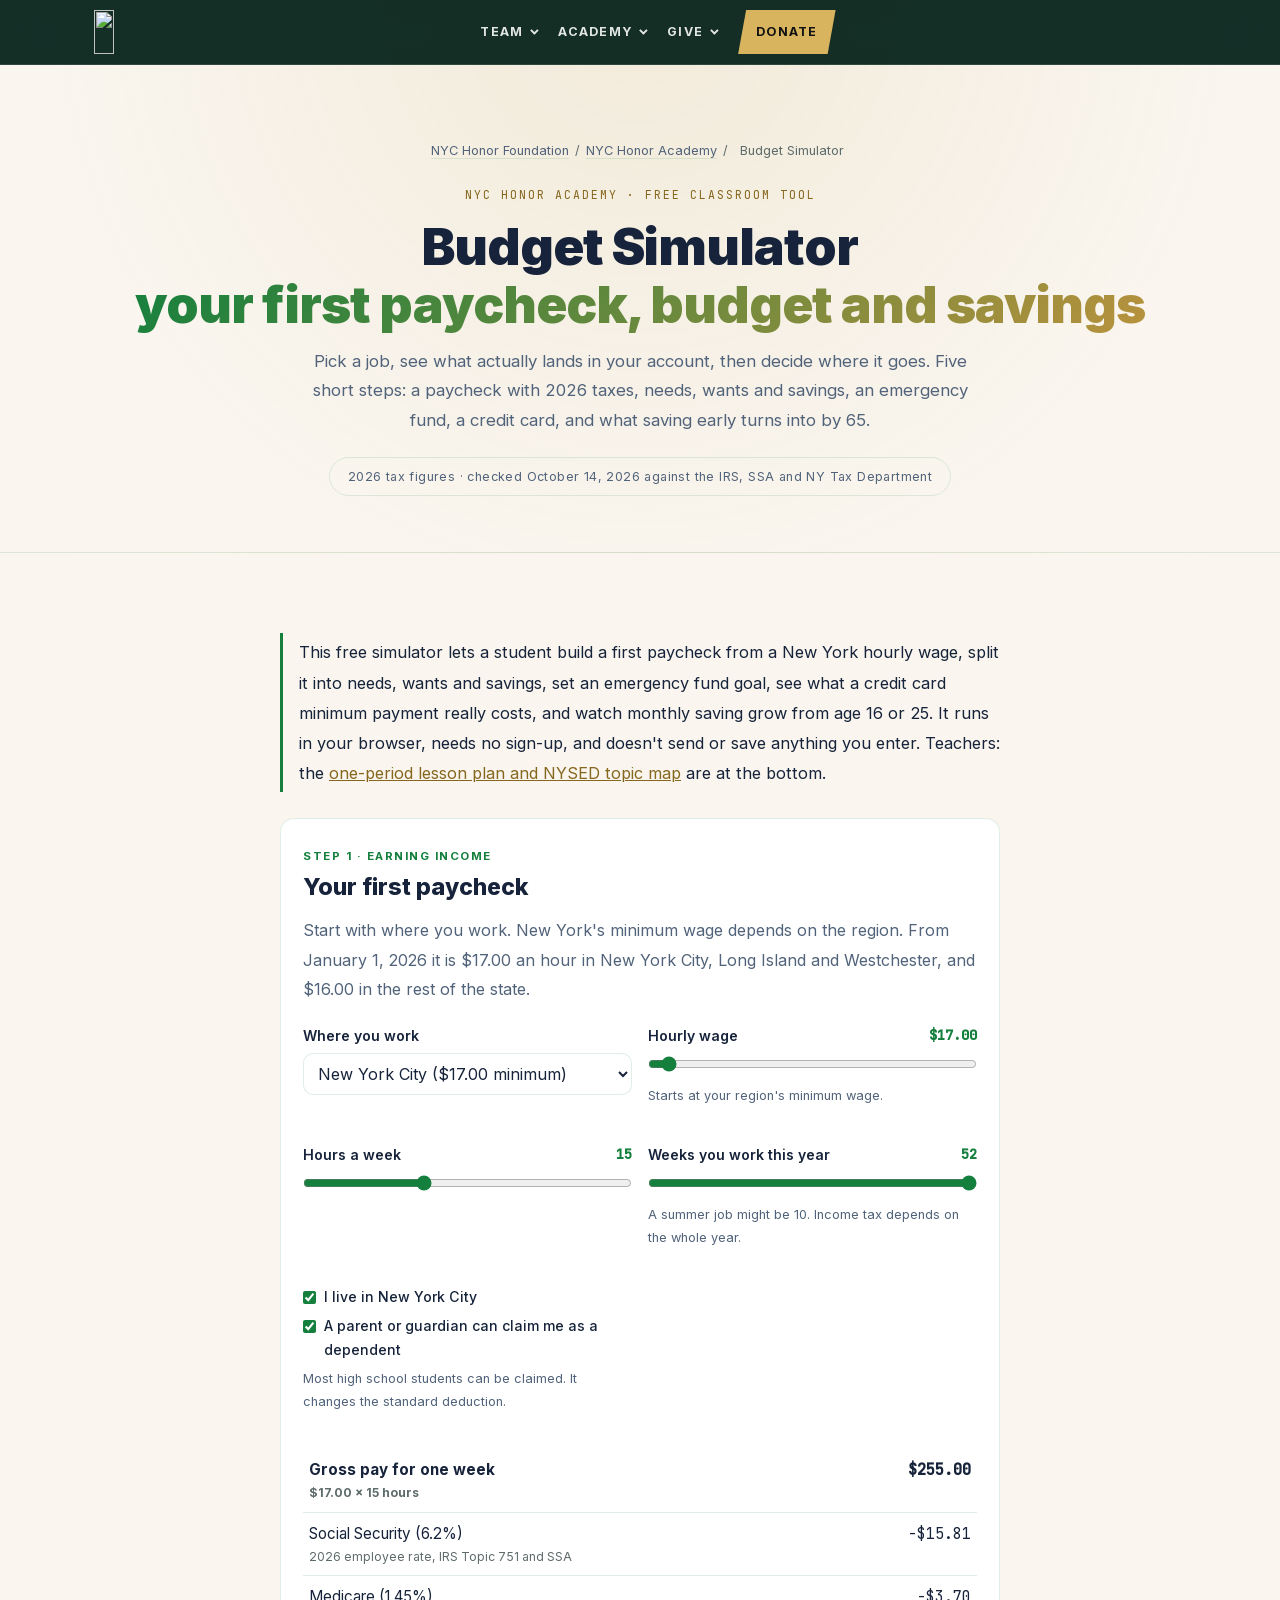
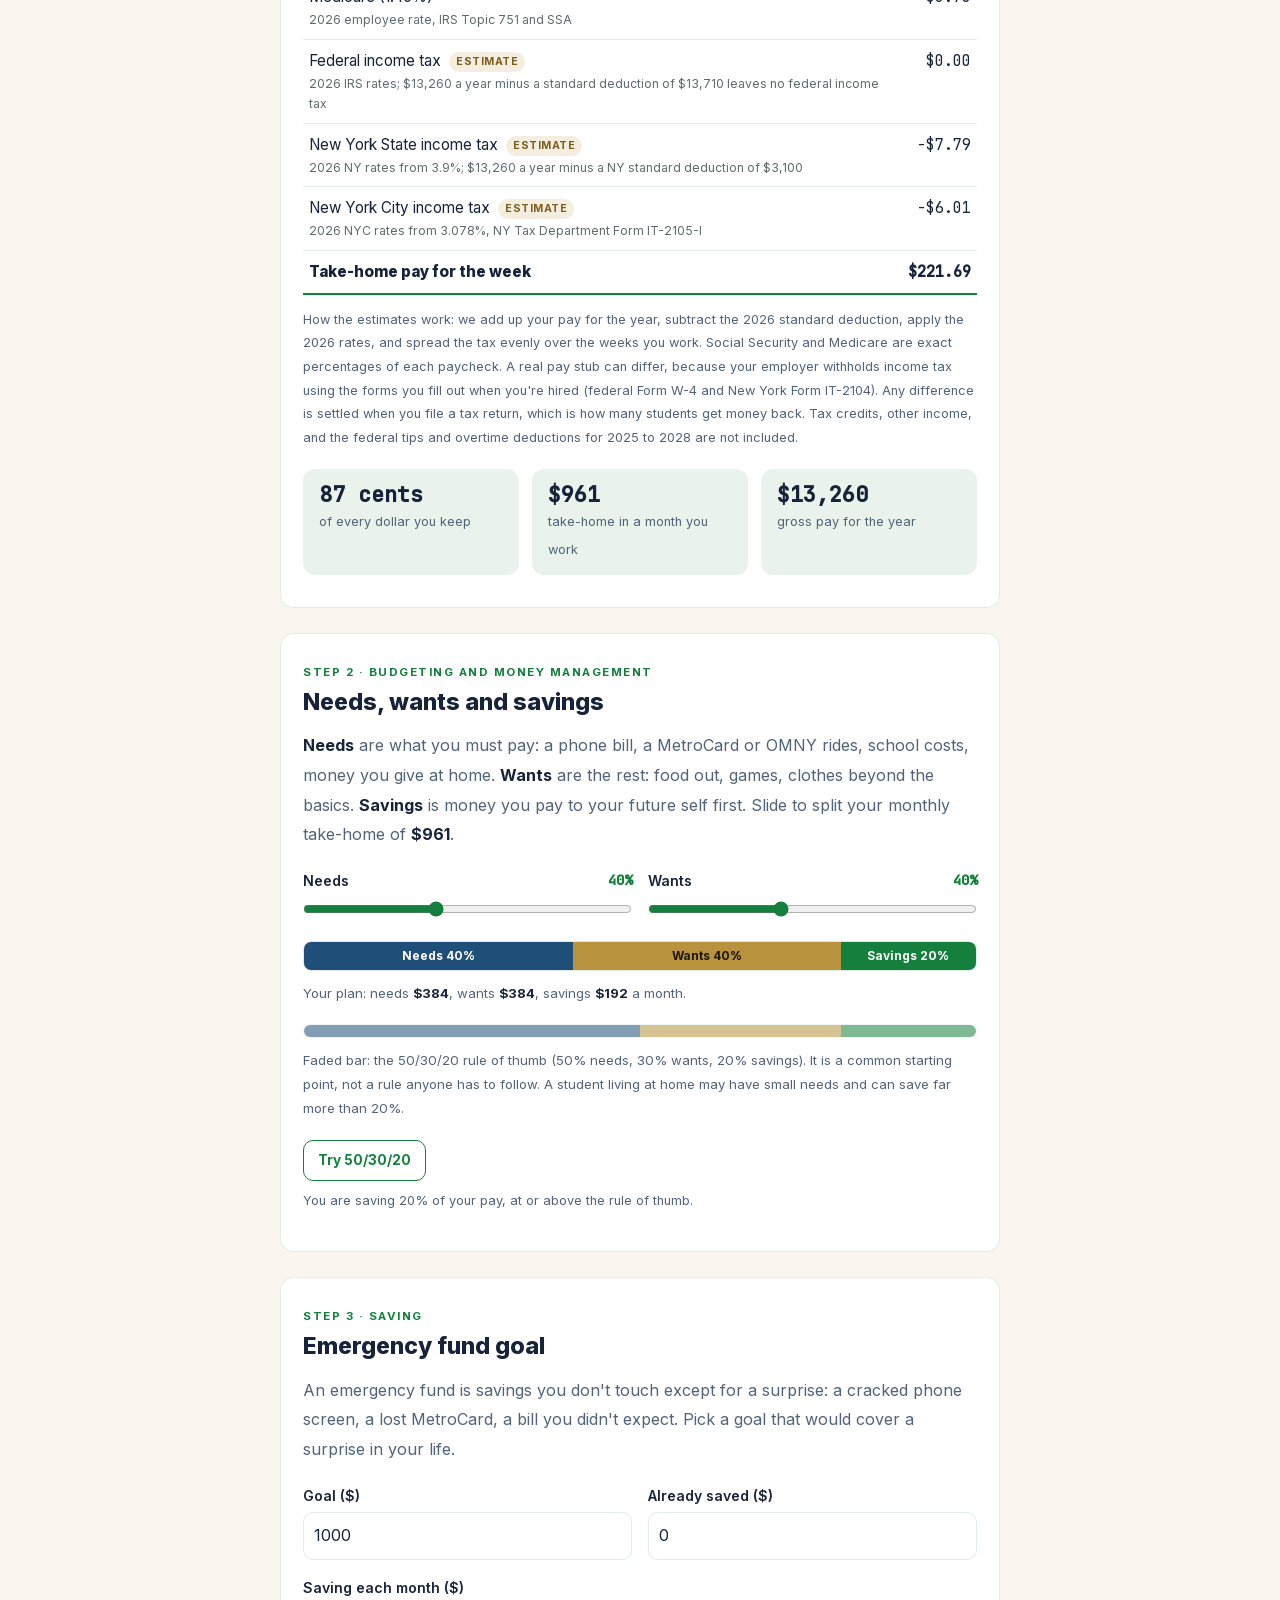
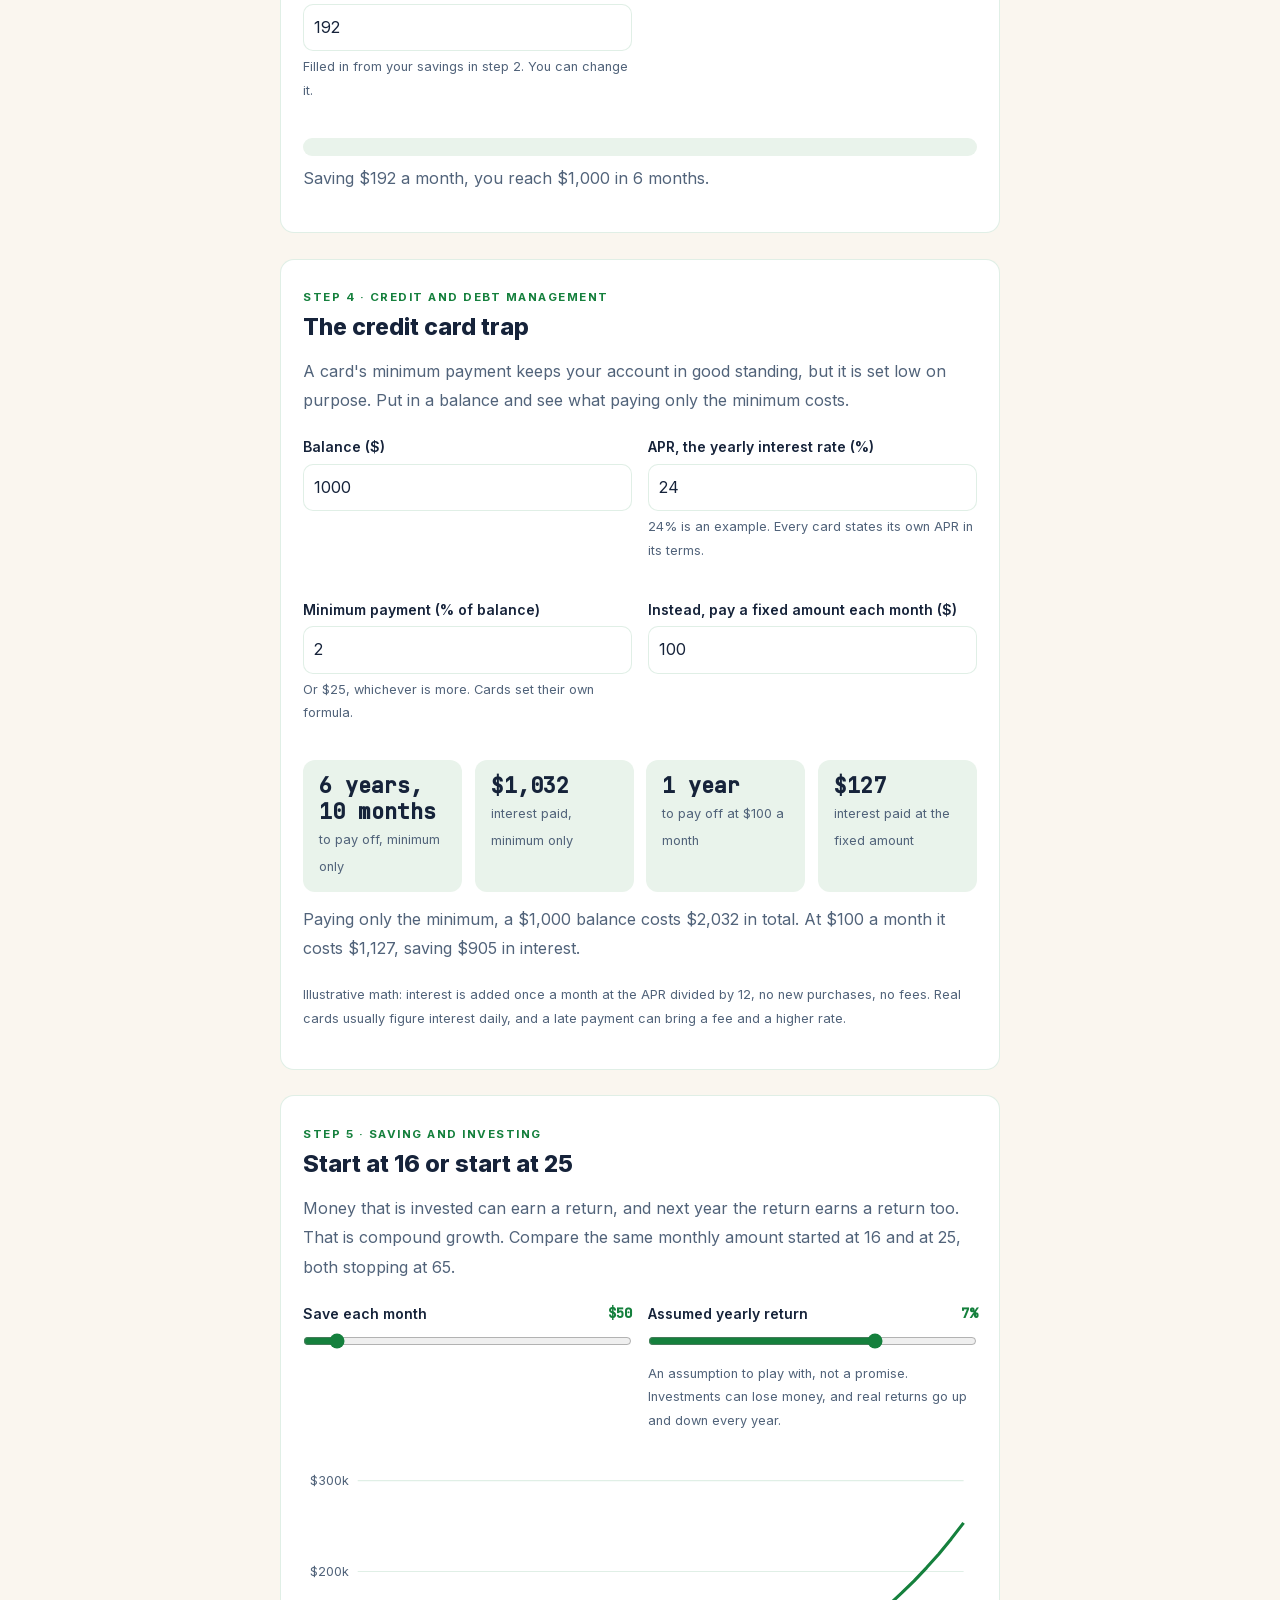
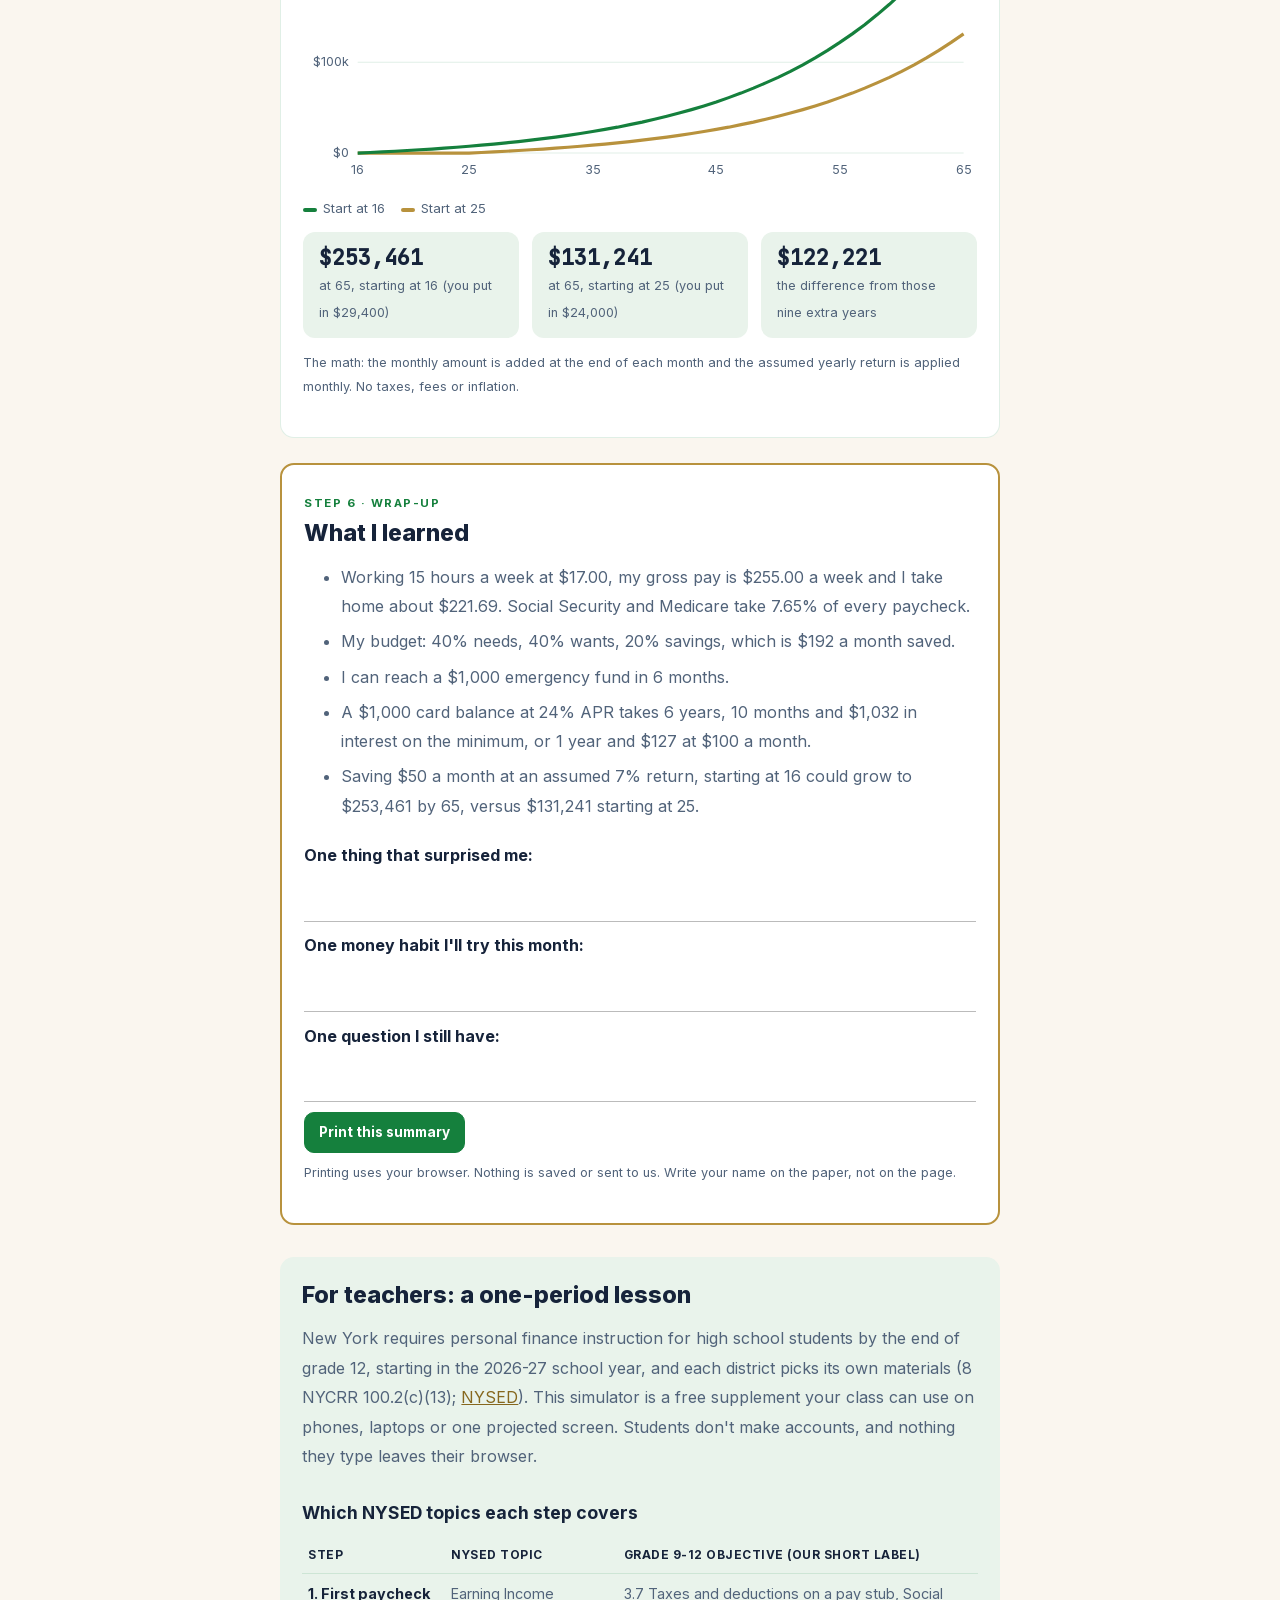
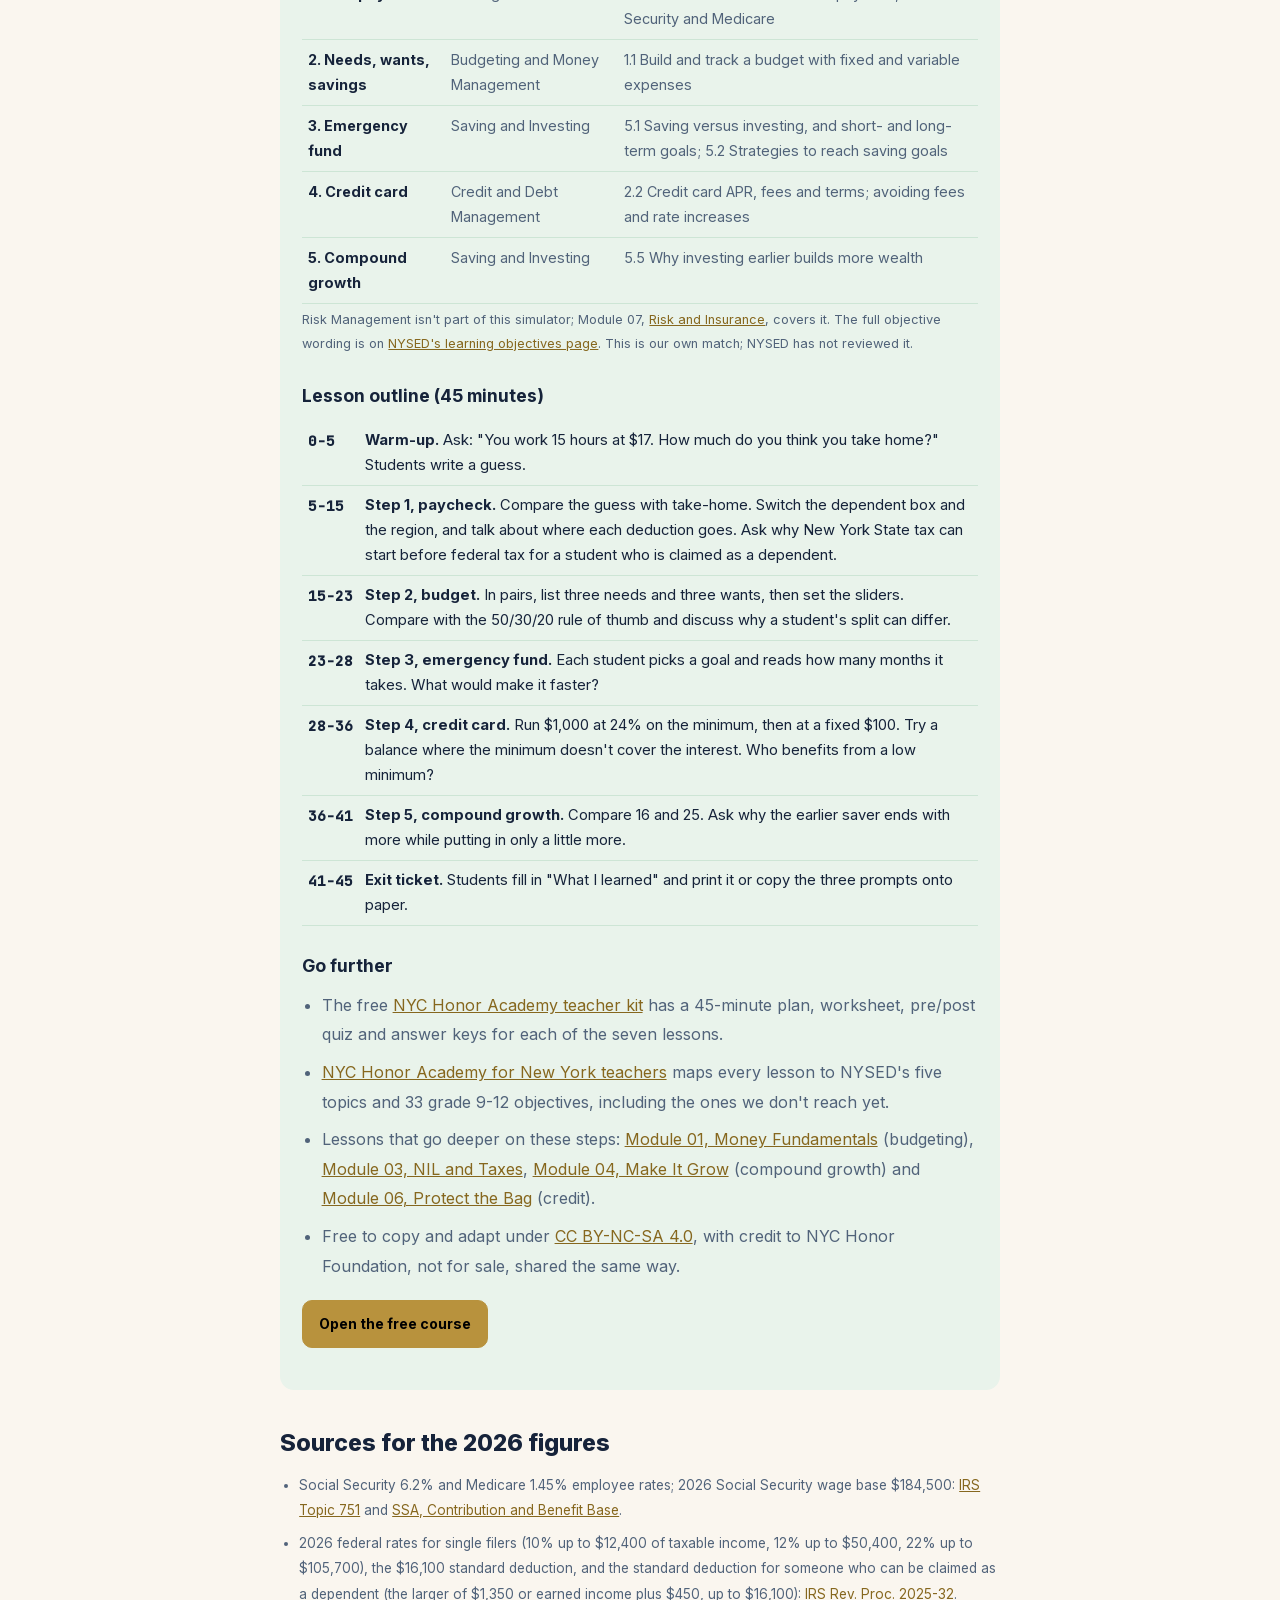
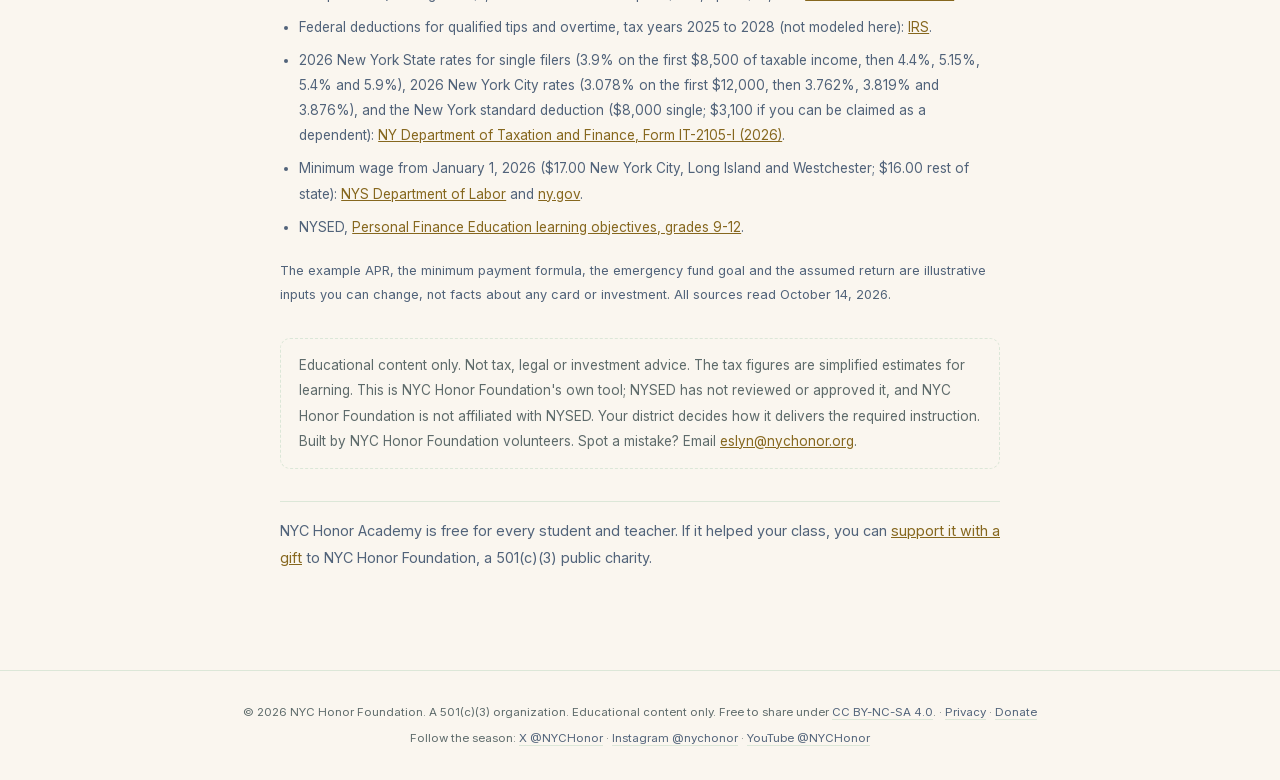
==== budget-simulator/index.html @ b59522c7 "Add the Budget Simulator Co-Authored-By: Claude Opus 5.5 <noreply@anthropic.com>" ====
<!DOCTYPE html>
<html lang="en">

<head>
    <meta charset="UTF-8">
    <meta name="viewport" content="width=device-width, initial-scale=1.0">
    <title>Budget Simulator for New York Personal Finance Classes (2026) | NYC Honor Academy</title>
    <meta name="description"
        content="Free budget simulator and one-period lesson for New York's high school personal finance requirement: a 2026 first paycheck with taxes, needs, wants and savings, an emergency fund, a credit card and compound growth.">
    <link rel="canonical" href="https://nychonor.org/budget-simulator">
    <link rel="license" href="https://creativecommons.org/licenses/by-nc-sa/4.0/">
    <meta property="og:title" content="Budget Simulator: a free New York personal finance lesson">
    <meta property="og:description" content="Your first paycheck with 2026 taxes, a budget, an emergency fund, a credit card and compound growth. Free, no sign-up, nothing saved.">
    <meta property="og:type" content="website">
    <meta property="og:url" content="https://nychonor.org/budget-simulator">
    <meta property="og:image" content="https://nychonor.org/assets/players/hero-honor-jerseys.jpg">
    <meta name="twitter:card" content="summary_large_image">
    <meta name="twitter:site" content="@NYCHonor">
    <script type="application/ld+json">
    {"@context":"https://schema.org","@type":"LearningResource","name":"Budget Simulator: first paycheck, budget, emergency fund, credit card and compound growth","url":"https://nychonor.org/budget-simulator","description":"A free interactive budget simulator and one-period lesson for New York high school personal finance classes, with 2026 tax figures.","learningResourceType":["Interactive simulation","Lesson plan"],"interactivityType":"active","educationalLevel":"High school","teaches":["Gross pay, take-home pay and paycheck deductions","Needs, wants and savings budgeting","Emergency fund goals","Credit card interest and minimum payments","Compound growth and starting early"],"educationalAlignment":[{"@type":"AlignmentObject","alignmentType":"educationalSubject","educationalFramework":"NYSED Personal Finance Education, grades 9-12","targetName":"Budgeting and Money Management","targetUrl":"https://www.nysed.gov/standards-instruction/personal-finance-topics-grade-bands"},{"@type":"AlignmentObject","alignmentType":"educationalSubject","educationalFramework":"NYSED Personal Finance Education, grades 9-12","targetName":"Credit and Debt Management","targetUrl":"https://www.nysed.gov/standards-instruction/personal-finance-topics-grade-bands"},{"@type":"AlignmentObject","alignmentType":"educationalSubject","educationalFramework":"NYSED Personal Finance Education, grades 9-12","targetName":"Earning Income","targetUrl":"https://www.nysed.gov/standards-instruction/personal-finance-topics-grade-bands"},{"@type":"AlignmentObject","alignmentType":"educationalSubject","educationalFramework":"NYSED Personal Finance Education, grades 9-12","targetName":"Saving and Investing","targetUrl":"https://www.nysed.gov/standards-instruction/personal-finance-topics-grade-bands"}],"license":"https://creativecommons.org/licenses/by-nc-sa/4.0/","audience":[{"@type":"EducationalAudience","educationalRole":"teacher"},{"@type":"EducationalAudience","educationalRole":"student"}],"isAccessibleForFree":true,"inLanguage":"en","datePublished":"2026-10-14","dateModified":"2026-10-14","timeRequired":"PT45M","isPartOf":{"@type":"Course","name":"NYC Honor Academy","url":"https://nychonor.org/academy"},"publisher":{"@type":"NGO","name":"NYC Honor Foundation Inc.","url":"https://nychonor.org/","taxID":"42-1836369"}}
    </script>
    <script type="application/ld+json">
    {"@context":"https://schema.org","@type":"BreadcrumbList","itemListElement":[{"@type":"ListItem","position":1,"name":"NYC Honor Foundation","item":"https://nychonor.org/"},{"@type":"ListItem","position":2,"name":"NYC Honor Academy","item":"https://nychonor.org/academy"},{"@type":"ListItem","position":3,"name":"Budget Simulator","item":"https://nychonor.org/budget-simulator"}]}
    </script>
    <script>document.documentElement.className += ' js';</script>
    <link rel="preload" href="/fonts/inter-latin.woff2" as="font" type="font/woff2" crossorigin>
    <link rel="stylesheet" href="/fonts/fonts.css">
    <link rel="stylesheet" href="styles.css">
    <link rel="stylesheet" href="course.css">
    <!-- Course-family page for students: NO Clarity, NO GA4, no course-count tally, self-hosted fonts.
         The simulator (budget-simulator.js) does its math in the browser and sends and saves nothing.
         Tax figures are 2026 and must be re-verified every January (see the header of budget-simulator.js).
         Wording rule: this page "covers" NYSED topics; never claim it satisfies the requirement. -->
    <style>
        .sim { background: var(--card); border: 1px solid var(--border); border-radius: var(--radius); padding: 1.4rem 1.4rem 1.2rem; margin: 1.6rem 0; }
        .sim h2 { margin-top: 0; }
        .sim-step { display: inline-block; font-size: .72rem; font-weight: 700; letter-spacing: 1.5px; text-transform: uppercase; color: var(--accent); margin-bottom: .3rem; }
        .ctl { display: grid; gap: 1rem; grid-template-columns: repeat(auto-fit, minmax(220px, 1fr)); margin: 1rem 0; }
        .ctl label { display: block; font-size: .88rem; font-weight: 600; color: var(--text); margin-bottom: .3rem; }
        .ctl .val { font-family: var(--mono); font-weight: 700; color: var(--accent); float: right; }
        .ctl input[type=range] { width: 100%; accent-color: var(--accent); }
        .ctl input[type=number], .ctl select { width: 100%; padding: 9px 10px; border: 1px solid var(--border); border-radius: 10px; font: inherit; font-size: 1rem; background: #fff; color: var(--text); }
        .ctl .check { display: flex; gap: .5rem; align-items: flex-start; font-weight: 500; }
        .ctl .check input { margin-top: .35rem; accent-color: var(--accent); }
        .hint { font-size: .8rem; color: var(--text-dim); margin: .25rem 0 0; }
        .stub { width: 100%; border-collapse: collapse; font-size: .95rem; margin: .4rem 0 .8rem; }
        .stub td { padding: 8px 6px; border-bottom: 1px solid var(--border); vertical-align: top; }
        .stub td:last-child { text-align: right; font-family: var(--mono); white-space: nowrap; }
        .stub .src { display: block; font-size: .76rem; color: var(--text-dim); }
        .stub tr.total td { font-weight: 800; border-bottom: 2px solid var(--accent); color: var(--text); }
        .stub tr.gross td { font-weight: 700; }
        .est { display: inline-block; font-size: .66rem; font-weight: 700; text-transform: uppercase; letter-spacing: .5px; padding: 1px 7px; border-radius: 50px; background: rgba(184, 146, 61, 0.16); color: #7a5f1f; margin-left: 4px; vertical-align: middle; }
        .big { display: grid; gap: .8rem; grid-template-columns: repeat(auto-fit, minmax(150px, 1fr)); margin: .8rem 0; }
        .big div { background: var(--surface); border-radius: 12px; padding: .8rem 1rem; }
        .big b { display: block; font-family: var(--mono); font-size: 1.35rem; color: var(--text); line-height: 1.2; }
        .big span { font-size: .8rem; color: var(--text-muted); }
        .bar { display: flex; height: 30px; border-radius: 8px; overflow: hidden; margin: .6rem 0; border: 1px solid var(--border); }
        .bar span { display: flex; align-items: center; justify-content: center; font-size: .75rem; font-weight: 700; color: #fff; white-space: nowrap; overflow: hidden; transition: width .2s; }
        .bar .n { background: #1F4E79; } .bar .w { background: var(--gold); color: #1d1606; } .bar .s { background: var(--accent); }
        .bar.rule { height: 14px; opacity: .55; }
        .legend { font-size: .82rem; color: var(--text-muted); }
        .progress { height: 18px; background: var(--surface); border-radius: 50px; overflow: hidden; margin: .5rem 0; }
        .progress span { display: block; height: 100%; background: var(--accent); transition: width .2s; }
        .warn { background: rgba(185, 28, 28, 0.08); border-left: 4px solid #B91C1C; padding: .7rem .9rem; border-radius: 6px; font-size: .92rem; color: var(--text); }
        .btn-row { display: flex; flex-wrap: wrap; gap: .5rem; margin: .5rem 0; }
        .btn-row button { font: inherit; font-size: .85rem; font-weight: 700; padding: 8px 14px; border-radius: 10px; border: 1px solid var(--accent); background: #fff; color: var(--accent); cursor: pointer; }
        .btn-row button.solid { background: var(--accent); color: #fff; }
        .chart-wrap { margin: .8rem 0; }
        .chart-wrap svg { width: 100%; height: auto; display: block; }
        .chart-key { display: flex; flex-wrap: wrap; gap: 1rem; font-size: .82rem; color: var(--text-muted); }
        .chart-key i { display: inline-block; width: 14px; height: 4px; border-radius: 2px; vertical-align: middle; margin-right: 6px; }
        .summary { border: 2px solid var(--gold); background: #fff; }
        .summary ul { padding-left: 1.1rem; }
        .summary li { margin-bottom: .35rem; }
        .write { border-bottom: 1px solid #bbb; height: 2rem; margin: .2rem 0 .6rem; }
        .print-head { display: none; }
        .teacher { background: var(--surface); border-radius: var(--radius); padding: 1.4rem; margin: 2rem 0; }
        .teacher h2 { margin-top: 0; }
        .map { width: 100%; border-collapse: collapse; font-size: .9rem; }
        .map th, .map td { padding: 8px 6px; border-bottom: 1px solid var(--border); text-align: left; vertical-align: top; color: var(--text-muted); }
        .map th { color: var(--text); font-size: .74rem; text-transform: uppercase; letter-spacing: .5px; }
        .map td:first-child { font-weight: 700; color: var(--text); }
        .plan { width: 100%; border-collapse: collapse; font-size: .92rem; }
        .plan td { padding: 7px 6px; border-bottom: 1px solid var(--border); vertical-align: top; }
        .plan td:first-child { font-family: var(--mono); white-space: nowrap; font-weight: 700; }
        .give { font-size: .9rem; color: var(--text-muted); border-top: 1px solid var(--border); padding-top: 1rem; margin-top: 2rem; }
        .no-js-note { display: none; }
        html:not(.js) .no-js-note { display: block; }
        @media (max-width: 600px) {
            .sim { padding: 1.1rem .9rem 1rem; }
            .teacher { padding: 1.1rem .9rem; }
            .stub, .map, .plan { font-size: .85rem; }
            .big b { font-size: 1.15rem; }
        }
        /* Print = the summary card only. The old rule hid everything else with visibility:hidden,
           which keeps the hidden content's height, so "Print this summary" came out as one page
           of summary plus seven blank pages (QA Oct 23 2026). display:none removes it instead:
           every element that neither is the summary, sits inside it, nor contains it is dropped. */
        @media print {
            body *:not(#summary):not(#summary *):not(:has(#summary)) { display: none !important; }
            body :has(#summary) { padding: 0 !important; margin: 0 !important; min-height: 0 !important; background: none !important; }
            #summary { position: static; width: 100%; border: none; margin: 0; padding: 0; opacity: 1 !important; transform: none !important; }
            #summary .btn-row { display: none; }
            .print-head { display: block; font-size: .8rem; color: #555; margin-bottom: .6rem; }
            body { background: #fff; }
        }
    </style>
    <link rel="icon" href="/favicon.ico" sizes="48x48">
    <link rel="icon" href="/icon-192.png" sizes="192x192" type="image/png">
    <link rel="apple-touch-icon" href="/apple-touch-icon.png">
    <link rel="stylesheet" href="/site-nav.css">
</head>

<body>

    <nav class="nav site-nav" id="nav" aria-label="Main">
        <div class="container">
            <a class="nav-brand" href="https://nychonor.org/" aria-label="NYC Honor Foundation, home"><img class="nav-crest" src="https://nychonor.org/assets/nyc-honor-crest-nav.png" alt="" width="36" height="44"></a>
            <ul class="nav-links">
                <li class="nav-group">
                    <a href="https://nychonor.org/2026-season">Team</a>
                    <ul class="nav-drop">
                        <li><a href="https://nychonor.org/2026-season">2026 Season</a></li>
                        <li><a href="https://nychonor.org/players">Players</a></li>
                        <li><a href="https://nychonor.org/#about">About Us</a></li>
                    </ul>
                </li>
                <li class="nav-group">
                    <a href="https://nychonor.org/academy">Academy</a>
                    <ul class="nav-drop">
                        <li><a href="https://nychonor.org/academy">NIL Money Course</a></li>
                        <li><a href="https://nychonor.org/honor-system">NIL Tax Calculator</a></li>
                        <li><a href="https://nychonor.org/nil-parents-guide">Parents' Guide</a></li>
                        <li><a href="https://nychonor.org/academy-teachers">Teacher Kit</a></li>
                    </ul>
                </li>
                <li class="nav-group">
                    <a href="https://nychonor.org/impact">Give</a>
                    <ul class="nav-drop">
                        <li><a href="https://nychonor.org/impact">Our Impact</a></li>
                        <li><a href="https://nychonor.org/ways-to-give">Ways to Give</a></li>
                        <li><a href="https://nychonor.org/sponsors">Sponsors</a></li>
                        <li><a href="https://nychonor.org/funders">For Funders</a></li>
                        <li><a href="https://nychonor.org/giving-calculator">Giving Calculator</a></li>
                        <li><a href="https://nychonor.org/qcd-calculator">IRA Gift (QCD) Calculator</a></li>
                    </ul>
                </li>
                <li><a href="https://nychonor.org/donate" class="nav-donate">Donate</a></li>
            </ul>
            <div class="nav-right">
                <a href="https://nychonor.org/donate" class="nav-donate-sm">Donate</a>
                <button class="hamburger" id="hamburger" onclick="toggleMenu()" aria-label="Menu">
                    <span></span><span></span><span></span>
                </button>
            </div>
        </div>
    </nav>
    <div class="mobile-menu site-menu" id="mobile-menu">
        <div class="menu-group">
            <span class="menu-label">Team</span>
            <a href="https://nychonor.org/2026-season" onclick="closeMenu()">2026 Season</a>
            <a href="https://nychonor.org/players" onclick="closeMenu()">Players</a>
            <a href="https://nychonor.org/#about" onclick="closeMenu()">About Us</a>
        </div>
        <div class="menu-group">
            <span class="menu-label">Academy</span>
            <a href="https://nychonor.org/academy" onclick="closeMenu()">NIL Money Course</a>
            <a href="https://nychonor.org/honor-system" onclick="closeMenu()">NIL Tax Calculator</a>
            <a href="https://nychonor.org/nil-parents-guide" onclick="closeMenu()">Parents' Guide</a>
            <a href="https://nychonor.org/academy-teachers" onclick="closeMenu()">Teacher Kit</a>
        </div>
        <div class="menu-group">
            <span class="menu-label">Give</span>
            <a href="https://nychonor.org/impact" onclick="closeMenu()">Our Impact</a>
            <a href="https://nychonor.org/ways-to-give" onclick="closeMenu()">Ways to Give</a>
            <a href="https://nychonor.org/sponsors" onclick="closeMenu()">Sponsors</a>
            <a href="https://nychonor.org/funders" onclick="closeMenu()">For Funders</a>
            <a href="https://nychonor.org/giving-calculator" onclick="closeMenu()">Giving Calculator</a>
            <a href="https://nychonor.org/qcd-calculator" onclick="closeMenu()">IRA Gift (QCD) Calculator</a>
        </div>
        <a href="https://nychonor.org/donate" onclick="closeMenu()" class="nav-donate">Donate</a>
    </div>

    <section class="article-hero">
        <div class="container">
            <nav class="crumbs" aria-label="Breadcrumb"><a href="https://nychonor.org/">NYC Honor Foundation</a><span aria-hidden="true">/</span><a href="https://nychonor.org/academy">NYC Honor Academy</a><span aria-hidden="true">/</span><span aria-current="page">Budget Simulator</span></nav>
            <div class="kicker">NYC Honor Academy &middot; Free classroom tool</div>
            <h1>Budget Simulator<br><span class="gr">your first paycheck, budget and savings</span></h1>
            <p>Pick a job, see what actually lands in your account, then decide where it goes. Five
            short steps: a paycheck with 2026 taxes, needs, wants and savings, an emergency fund, a
            credit card, and what saving early turns into by 65.</p>
            <div class="year-stamp">2026 tax figures &middot; checked October 14, 2026 against the IRS, SSA and NY Tax Department</div>
        </div>
    </section>

    <section class="section">
        <div class="container">
            <div class="story">

                <p class="answer">This free simulator lets a student build a first paycheck from a
                New York hourly wage, split it into needs, wants and savings, set an emergency fund
                goal, see what a credit card minimum payment really costs, and watch monthly saving
                grow from age 16 or 25. It runs in your browser, needs no sign-up, and doesn't send
                or save anything you enter. Teachers: the <a href="#teachers">one-period lesson plan
                and NYSED topic map</a> are at the bottom.</p>

                <p class="no-js-note warn">The simulator needs JavaScript turned on. The lesson plan
                below works without it.</p>

                <!-- STEP 1: PAYCHECK -->
                <div class="sim" id="paycheck">
                    <span class="sim-step">Step 1 &middot; Earning income</span>
                    <h2>Your first paycheck</h2>
                    <p>Start with where you work. New York's minimum wage depends on the region. From
                    January 1, 2026 it is $17.00 an hour in New York City, Long Island and Westchester,
                    and $16.00 in the rest of the state.</p>
                    <div class="ctl">
                        <div>
                            <label for="region">Where you work</label>
                            <select id="region">
                                <option value="nyc">New York City ($17.00 minimum)</option>
                                <option value="li">Long Island or Westchester ($17.00 minimum)</option>
                                <option value="upstate">Rest of New York State ($16.00 minimum)</option>
                            </select>
                        </div>
                        <div>
                            <label for="wage">Hourly wage <span class="val" id="wage-v"></span></label>
                            <input type="range" id="wage" min="16" max="40" step="0.25" value="17">
                            <p class="hint">Starts at your region's minimum wage.</p>
                        </div>
                        <div>
                            <label for="hours">Hours a week <span class="val" id="hours-v"></span></label>
                            <input type="range" id="hours" min="1" max="40" step="1" value="15">
                        </div>
                        <div>
                            <label for="weeks">Weeks you work this year <span class="val" id="weeks-v"></span></label>
                            <input type="range" id="weeks" min="1" max="52" step="1" value="52">
                            <p class="hint">A summer job might be 10. Income tax depends on the whole year.</p>
                        </div>
                        <div>
                            <label class="check"><input type="checkbox" id="nyc-live" checked> I live in New York City</label>
                            <label class="check"><input type="checkbox" id="dependent" checked> A parent or guardian can claim me as a dependent</label>
                            <p class="hint">Most high school students can be claimed. It changes the standard deduction.</p>
                        </div>
                    </div>

                    <table class="stub" aria-live="polite">
                        <tbody>
                            <tr class="gross"><td>Gross pay for one week<span class="src" id="gross-how"></span></td><td id="p-gross"></td></tr>
                            <tr><td>Social Security (6.2%)<span class="src">2026 employee rate, IRS Topic 751 and SSA</span></td><td id="p-ss"></td></tr>
                            <tr><td>Medicare (1.45%)<span class="src">2026 employee rate, IRS Topic 751 and SSA</span></td><td id="p-med"></td></tr>
                            <tr><td>Federal income tax <span class="est">estimate</span><span class="src" id="fed-how"></span></td><td id="p-fed"></td></tr>
                            <tr><td>New York State income tax <span class="est">estimate</span><span class="src" id="ny-how"></span></td><td id="p-ny"></td></tr>
                            <tr id="nyc-row"><td>New York City income tax <span class="est">estimate</span><span class="src">2026 NYC rates from 3.078%, NY Tax Department Form IT-2105-I</span></td><td id="p-nyc"></td></tr>
                            <tr class="total"><td>Take-home pay for the week</td><td id="p-net"></td></tr>
                        </tbody>
                    </table>
                    <p class="hint">How the estimates work: we add up your pay for the year, subtract the
                    2026 standard deduction, apply the 2026 rates, and spread the tax evenly over the
                    weeks you work. Social Security and Medicare are exact percentages of each paycheck.
                    A real pay stub can differ, because your employer withholds income tax using the
                    forms you fill out when you're hired (federal Form W-4 and New York Form IT-2104).
                    Any difference is settled when you file a tax return, which is how many students
                    get money back. Tax credits, other income, and the federal tips and overtime
                    deductions for 2025 to 2028 are not included.</p>
                    <div class="big">
                        <div><b id="k-keep"></b><span>of every dollar you keep</span></div>
                        <div><b id="k-month"></b><span>take-home in a month you work</span></div>
                        <div><b id="k-year"></b><span>gross pay for the year</span></div>
                    </div>
                </div>

                <!-- STEP 2: BUDGET -->
                <div class="sim" id="budget">
                    <span class="sim-step">Step 2 &middot; Budgeting and money management</span>
                    <h2>Needs, wants and savings</h2>
                    <p><b>Needs</b> are what you must pay: a phone bill, a MetroCard or OMNY rides, school
                    costs, money you give at home. <b>Wants</b> are the rest: food out, games, clothes
                    beyond the basics. <b>Savings</b> is money you pay to your future self first. Slide
                    to split your monthly take-home of <b id="b-income"></b>.</p>
                    <div class="ctl">
                        <div>
                            <label for="needs">Needs <span class="val" id="needs-v"></span></label>
                            <input type="range" id="needs" min="0" max="100" step="1" value="40">
                        </div>
                        <div>
                            <label for="wants">Wants <span class="val" id="wants-v"></span></label>
                            <input type="range" id="wants" min="0" max="100" step="1" value="40">
                        </div>
                    </div>
                    <div class="bar" id="b-bar" role="img" aria-label="Your budget split"><span class="n" id="b-n"></span><span class="w" id="b-w"></span><span class="s" id="b-s"></span></div>
                    <p class="legend">Your plan: needs <b id="b-n2"></b>, wants <b id="b-w2"></b>, savings <b id="b-s2"></b> a month.</p>
                    <div class="bar rule" role="img" aria-label="The 50/30/20 rule of thumb"><span class="n" style="width:50%"></span><span class="w" style="width:30%"></span><span class="s" style="width:20%"></span></div>
                    <p class="legend">Faded bar: the 50/30/20 rule of thumb (50% needs, 30% wants, 20% savings). It is
                    a common starting point, not a rule anyone has to follow. A student living at home may
                    have small needs and can save far more than 20%.</p>
                    <div class="btn-row"><button type="button" id="b-503020">Try 50/30/20</button></div>
                    <p id="b-msg" class="hint"></p>
                </div>

                <!-- STEP 3: EMERGENCY FUND -->
                <div class="sim" id="emergency">
                    <span class="sim-step">Step 3 &middot; Saving</span>
                    <h2>Emergency fund goal</h2>
                    <p>An emergency fund is savings you don't touch except for a surprise: a cracked
                    phone screen, a lost MetroCard, a bill you didn't expect. Pick a goal that would
                    cover a surprise in your life.</p>
                    <div class="ctl">
                        <div>
                            <label for="ef-goal">Goal ($)</label>
                            <input type="number" id="ef-goal" min="50" max="20000" step="50" value="1000" inputmode="numeric">
                        </div>
                        <div>
                            <label for="ef-start">Already saved ($)</label>
                            <input type="number" id="ef-start" min="0" max="20000" step="10" value="0" inputmode="numeric">
                        </div>
                        <div>
                            <label for="ef-month">Saving each month ($)</label>
                            <input type="number" id="ef-month" min="0" max="10000" step="5" value="0" inputmode="numeric">
                            <p class="hint">Filled in from your savings in step 2. You can change it.</p>
                        </div>
                    </div>
                    <div class="progress" role="img" id="ef-progress-wrap" aria-label="Progress toward the goal"><span id="ef-progress"></span></div>
                    <p id="ef-msg"></p>
                </div>

                <!-- STEP 4: CREDIT CARD -->
                <div class="sim" id="credit">
                    <span class="sim-step">Step 4 &middot; Credit and debt management</span>
                    <h2>The credit card trap</h2>
                    <p>A card's minimum payment keeps your account in good standing, but it is set low on
                    purpose. Put in a balance and see what paying only the minimum costs.</p>
                    <div class="ctl">
                        <div>
                            <label for="cc-bal">Balance ($)</label>
                            <input type="number" id="cc-bal" min="50" max="20000" step="50" value="1000" inputmode="numeric">
                        </div>
                        <div>
                            <label for="cc-apr">APR, the yearly interest rate (%)</label>
                            <input type="number" id="cc-apr" min="0" max="40" step="0.1" value="24" inputmode="decimal">
                            <p class="hint">24% is an example. Every card states its own APR in its terms.</p>
                        </div>
                        <div>
                            <label for="cc-pct">Minimum payment (% of balance)</label>
                            <input type="number" id="cc-pct" min="1" max="10" step="0.5" value="2" inputmode="decimal">
                            <p class="hint">Or <span id="cc-floor-label">$25</span>, whichever is more. Cards set their own formula.</p>
                        </div>
                        <div>
                            <label for="cc-fixed">Instead, pay a fixed amount each month ($)</label>
                            <input type="number" id="cc-fixed" min="10" max="5000" step="5" value="100" inputmode="numeric">
                        </div>
                    </div>
                    <div class="big">
                        <div><b id="cc-min-m"></b><span>to pay off, minimum only</span></div>
                        <div><b id="cc-min-i"></b><span>interest paid, minimum only</span></div>
                        <div><b id="cc-fix-m"></b><span id="cc-fix-l1">to pay off at a fixed amount</span></div>
                        <div><b id="cc-fix-i"></b><span>interest paid at the fixed amount</span></div>
                    </div>
                    <p id="cc-msg"></p>
                    <p class="hint">Illustrative math: interest is added once a month at the APR divided by 12,
                    no new purchases, no fees. Real cards usually figure interest daily, and a late payment
                    can bring a fee and a higher rate.</p>
                </div>

                <!-- STEP 5: COMPOUND GROWTH -->
                <div class="sim" id="growth">
                    <span class="sim-step">Step 5 &middot; Saving and investing</span>
                    <h2>Start at 16 or start at 25</h2>
                    <p>Money that is invested can earn a return, and next year the return earns a return
                    too. That is compound growth. Compare the same monthly amount started at 16 and at
                    25, both stopping at 65.</p>
                    <div class="ctl">
                        <div>
                            <label for="g-month">Save each month <span class="val" id="g-month-v"></span></label>
                            <input type="range" id="g-month" min="10" max="500" step="5" value="50">
                        </div>
                        <div>
                            <label for="g-rate">Assumed yearly return <span class="val" id="g-rate-v"></span></label>
                            <input type="range" id="g-rate" min="0" max="10" step="0.5" value="7">
                            <p class="hint">An assumption to play with, not a promise. Investments can lose money, and real returns go up and down every year.</p>
                        </div>
                    </div>
                    <div class="chart-wrap" id="g-chart"></div>
                    <div class="chart-key"><span><i style="background:var(--accent)"></i>Start at 16</span><span><i style="background:var(--gold)"></i>Start at 25</span></div>
                    <div class="big">
                        <div><b id="g-16"></b><span>at 65, starting at 16 (you put in <span id="g-16p"></span>)</span></div>
                        <div><b id="g-25"></b><span>at 65, starting at 25 (you put in <span id="g-25p"></span>)</span></div>
                        <div><b id="g-diff"></b><span>the difference from those nine extra years</span></div>
                    </div>
                    <p class="hint">The math: the monthly amount is added at the end of each month and the
                    assumed yearly return is applied monthly. No taxes, fees or inflation.</p>
                </div>

                <!-- STEP 6: SUMMARY -->
                <div class="sim summary" id="summary">
                    <div class="print-head">NYC Honor Academy &middot; Budget Simulator &middot; nychonor.org/budget-simulator &middot; Name: ____________________ &nbsp; Class: ________</div>
                    <span class="sim-step">Step 6 &middot; Wrap-up</span>
                    <h2>What I learned</h2>
                    <ul id="sum-list"></ul>
                    <p><b>One thing that surprised me:</b></p>
                    <div class="write"></div>
                    <p><b>One money habit I'll try this month:</b></p>
                    <div class="write"></div>
                    <p><b>One question I still have:</b></p>
                    <div class="write"></div>
                    <div class="btn-row"><button type="button" class="solid" id="print-btn">Print this summary</button></div>
                    <p class="hint">Printing uses your browser. Nothing is saved or sent to us. Write your name on the paper, not on the page.</p>
                </div>

                <!-- TEACHERS -->
                <div class="teacher" id="teachers">
                    <h2>For teachers: a one-period lesson</h2>
                    <p>New York requires personal finance instruction for high school students by the end
                    of grade 12, starting in the 2026-27 school year, and each district picks its own
                    materials (8 NYCRR 100.2(c)(13);
                    <a href="https://www.nysed.gov/standards-instruction/personal-finance-education" target="_blank" rel="noopener">NYSED</a>).
                    This simulator is a free supplement your class can use on phones, laptops or one
                    projected screen. Students don't make accounts, and nothing they type leaves their
                    browser.</p>

                    <h3>Which NYSED topics each step covers</h3>
                    <div class="table-wrap"><table class="map">
                        <thead><tr><th scope="col">Step</th><th scope="col">NYSED topic</th><th scope="col">Grade 9-12 objective (our short label)</th></tr></thead>
                        <tbody>
                            <tr><td>1. First paycheck</td><td>Earning Income</td><td>3.7 Taxes and deductions on a pay stub, Social Security and Medicare</td></tr>
                            <tr><td>2. Needs, wants, savings</td><td>Budgeting and Money Management</td><td>1.1 Build and track a budget with fixed and variable expenses</td></tr>
                            <tr><td>3. Emergency fund</td><td>Saving and Investing</td><td>5.1 Saving versus investing, and short- and long-term goals; 5.2 Strategies to reach saving goals</td></tr>
                            <tr><td>4. Credit card</td><td>Credit and Debt Management</td><td>2.2 Credit card APR, fees and terms; avoiding fees and rate increases</td></tr>
                            <tr><td>5. Compound growth</td><td>Saving and Investing</td><td>5.5 Why investing earlier builds more wealth</td></tr>
                        </tbody>
                    </table></div>
                    <p class="hint">Risk Management isn't part of this simulator; Module 07,
                    <a href="https://nychonor.org/nil-insurance">Risk and Insurance</a>, covers it. The full objective wording
                    is on <a href="https://www.nysed.gov/standards-instruction/personal-finance-topics-grade-bands" target="_blank" rel="noopener">NYSED's learning objectives page</a>.
                    This is our own match; NYSED has not reviewed it.</p>

                    <h3>Lesson outline (45 minutes)</h3>
                    <div class="table-wrap"><table class="plan">
                        <tbody>
                            <tr><td>0-5</td><td><b>Warm-up.</b> Ask: "You work 15 hours at $17. How much do you think you take home?" Students write a guess.</td></tr>
                            <tr><td>5-15</td><td><b>Step 1, paycheck.</b> Compare the guess with take-home. Switch the dependent box and the region, and talk about where each deduction goes. Ask why New York State tax can start before federal tax for a student who is claimed as a dependent.</td></tr>
                            <tr><td>15-23</td><td><b>Step 2, budget.</b> In pairs, list three needs and three wants, then set the sliders. Compare with the 50/30/20 rule of thumb and discuss why a student's split can differ.</td></tr>
                            <tr><td>23-28</td><td><b>Step 3, emergency fund.</b> Each student picks a goal and reads how many months it takes. What would make it faster?</td></tr>
                            <tr><td>28-36</td><td><b>Step 4, credit card.</b> Run $1,000 at 24% on the minimum, then at a fixed $100. Try a balance where the minimum doesn't cover the interest. Who benefits from a low minimum?</td></tr>
                            <tr><td>36-41</td><td><b>Step 5, compound growth.</b> Compare 16 and 25. Ask why the earlier saver ends with more while putting in only a little more.</td></tr>
                            <tr><td>41-45</td><td><b>Exit ticket.</b> Students fill in "What I learned" and print it or copy the three prompts onto paper.</td></tr>
                        </tbody>
                    </table></div>

                    <h3>Go further</h3>
                    <ul>
                        <li>The free <a href="https://nychonor.org/academy-teachers">NYC Honor Academy teacher kit</a> has a
                        45-minute plan, worksheet, pre/post quiz and answer keys for each of the seven
                        lessons.</li>
                        <li><a href="https://nychonor.org/academy-new-york">NYC Honor Academy for New York teachers</a> maps
                        every lesson to NYSED's five topics and 33 grade 9-12 objectives, including the
                        ones we don't reach yet.</li>
                        <li>Lessons that go deeper on these steps: <a href="https://nychonor.org/nil-budget">Module 01, Money
                        Fundamentals</a> (budgeting), <a href="https://nychonor.org/nil-taxes">Module 03, NIL and Taxes</a>,
                        <a href="https://nychonor.org/nil-investing">Module 04, Make It Grow</a> (compound growth) and
                        <a href="https://nychonor.org/nil-protect">Module 06, Protect the Bag</a> (credit).</li>
                        <li>Free to copy and adapt under
                        <a href="https://creativecommons.org/licenses/by-nc-sa/4.0/" rel="license noopener" target="_blank">CC BY-NC-SA 4.0</a>,
                        with credit to NYC Honor Foundation, not for sale, shared the same way.</li>
                    </ul>
                    <p><a class="btn-small gold" href="https://nychonor.org/academy">Open the free course</a></p>
                </div>

                <h2 id="sources">Sources for the 2026 figures</h2>
                <ul style="font-size:0.85rem;">
                    <li>Social Security 6.2% and Medicare 1.45% employee rates; 2026 Social Security wage base $184,500:
                    <a href="https://www.irs.gov/taxtopics/tc751" target="_blank" rel="noopener">IRS Topic 751</a> and
                    <a href="https://www.ssa.gov/oact/cola/cbb.html" target="_blank" rel="noopener">SSA, Contribution and Benefit Base</a>.</li>
                    <li>2026 federal rates for single filers (10% up to $12,400 of taxable income, 12% up to $50,400, 22% up to $105,700),
                    the $16,100 standard deduction, and the standard deduction for someone who can be claimed as a dependent
                    (the larger of $1,350 or earned income plus $450, up to $16,100):
                    <a href="https://www.irs.gov/pub/irs-drop/rp-25-32.pdf" target="_blank" rel="noopener">IRS Rev. Proc. 2025-32</a>.</li>
                    <li>Federal deductions for qualified tips and overtime, tax years 2025 to 2028 (not modeled here):
                    <a href="https://www.irs.gov/newsroom/one-big-beautiful-bill-how-to-take-advantage-of-no-tax-on-tips-and-overtime" target="_blank" rel="noopener">IRS</a>.</li>
                    <li>2026 New York State rates for single filers (3.9% on the first $8,500 of taxable income, then 4.4%, 5.15%, 5.4% and 5.9%),
                    2026 New York City rates (3.078% on the first $12,000, then 3.762%, 3.819% and 3.876%), and the New York standard
                    deduction ($8,000 single; $3,100 if you can be claimed as a dependent):
                    <a href="https://www.tax.ny.gov/pdf/current_forms/it/it2105i.pdf" target="_blank" rel="noopener">NY Department of Taxation and Finance, Form IT-2105-I (2026)</a>.</li>
                    <li>Minimum wage from January 1, 2026 ($17.00 New York City, Long Island and Westchester; $16.00 rest of state):
                    <a href="https://dol.ny.gov/minimum-wage-0" target="_blank" rel="noopener">NYS Department of Labor</a> and
                    <a href="https://www.ny.gov/new-york-states-minimum-wage/new-york-states-minimum-wage" target="_blank" rel="noopener">ny.gov</a>.</li>
                    <li>NYSED, <a href="https://www.nysed.gov/standards-instruction/personal-finance-topics-grade-bands" target="_blank" rel="noopener">Personal Finance Education learning objectives, grades 9-12</a>.</li>
                </ul>
                <p class="hint">The example APR, the minimum payment formula, the emergency fund goal and the
                assumed return are illustrative inputs you can change, not facts about any card or
                investment. All sources read October 14, 2026.</p>

                <p class="disclaimer">Educational content only. Not tax, legal or investment advice.
                The tax figures are simplified estimates for learning. This is NYC Honor Foundation's own
                tool; NYSED has not reviewed or approved it, and NYC Honor Foundation is not affiliated
                with NYSED. Your district decides how it delivers the required instruction. Built by NYC
                Honor Foundation volunteers. Spot a mistake? Email
                <a href="mailto:eslyn@nychonor.org?subject=Budget%20Simulator">eslyn@nychonor.org</a>.</p>

                <p class="give">NYC Honor Academy is free for every student and teacher. If it helped your
                class, you can <a href="https://nychonor.org/donate">support it with a gift</a> to NYC Honor Foundation, a
                501(c)(3) public charity.</p>

            </div>
        </div>
    </section>

    <footer class="footer">
        <div class="container">
            <div class="footer-copy">&copy; 2026 NYC Honor Foundation. A 501(c)(3) organization. Educational content only. Free to share under <a href="https://creativecommons.org/licenses/by-nc-sa/4.0/" rel="license noopener" target="_blank">CC BY-NC-SA 4.0</a>. &middot; <a href="https://nychonor.org/privacy">Privacy</a> &middot; <a href="https://nychonor.org/donate">Donate</a></div>
            <div class="footer-sponsor">Follow the season:
                <a href="https://x.com/NYCHonor" target="_blank" rel="noopener">X @NYCHonor</a> &middot;
                <a href="https://www.instagram.com/NYCHonor" target="_blank" rel="noopener">Instagram @nychonor</a> &middot;
                <a href="https://www.youtube.com/@NYCHonor" target="_blank" rel="noopener">YouTube @NYCHonor</a></div>
        </div>
    </footer>

    <script src="main.js" defer></script>
    <script src="budget-simulator.js"></script>
    <script>
    (function () {
        'use strict';
        var S = window.BudgetSim;
        if (!S) return;
        var $ = function (id) { return document.getElementById(id); };
        var money0 = new Intl.NumberFormat('en-US', { style: 'currency', currency: 'USD', maximumFractionDigits: 0 });
        var money2 = new Intl.NumberFormat('en-US', { style: 'currency', currency: 'USD', minimumFractionDigits: 2, maximumFractionDigits: 2 });
        var m0 = function (n) { return money0.format(Math.round(n)); };
        var m2 = function (n) { return money2.format(n); };
        var num = function (id, lo, hi) { var v = parseFloat($(id).value); if (!isFinite(v)) v = lo; return Math.min(hi, Math.max(lo, v)); };
        var efTouched = false;
        var state = {};

        function years(mo) {
            if (mo === Infinity) return 'never';
            var y = Math.floor(mo / 12), r = mo % 12, out = [];
            if (y) out.push(y + (y === 1 ? ' year' : ' years'));
            if (r || !y) out.push(r + (r === 1 ? ' month' : ' months'));
            return out.join(', ');
        }

        function paycheck() {
            var wage = num('wage', 16, 40), hours = num('hours', 1, 40), weeks = num('weeks', 1, 52);
            var dep = $('dependent').checked, nyc = $('nyc-live').checked;
            $('wage-v').textContent = m2(wage);
            $('hours-v').textContent = hours;
            $('weeks-v').textContent = weeks;
            var p = S.paycheck({ wage: wage, hours: hours, weeks: weeks, dependent: dep, nyc: nyc });
            $('gross-how').textContent = m2(wage) + ' x ' + hours + ' hours';
            $('p-gross').textContent = m2(p.gross);
            var minus = function (v) { return v >= 0.005 ? '-' + m2(v) : m2(0); };
            $('p-ss').textContent = minus(p.ss);
            $('p-med').textContent = minus(p.medicare);
            $('p-fed').textContent = minus(p.fed);
            $('p-ny').textContent = minus(p.ny);
            $('p-nyc').textContent = minus(p.nyc);
            $('nyc-row').style.display = nyc ? '' : 'none';
            $('p-net').textContent = m2(p.net);
            $('fed-how').textContent = '2026 IRS rates; ' + m0(p.yearly) + ' a year minus a standard deduction of ' + m0(p.fedStd) + (p.fedYear ? '' : ' leaves no federal income tax');
            $('ny-how').textContent = '2026 NY rates from 3.9%; ' + m0(p.yearly) + ' a year minus a NY standard deduction of ' + m0(p.nyStd);
            $('k-keep').textContent = Math.round(p.net / p.gross * 100) + ' cents';
            var monthly = p.net * 52 / 12;
            $('k-month').textContent = m0(monthly);
            $('k-year').textContent = m0(p.yearly);
            state.p = p; state.monthly = monthly; state.wage = wage; state.hours = hours;
        }

        function budget() {
            var n = num('needs', 0, 100), w = num('wants', 0, 100);
            if (n + w > 100) { if (this && this.id === 'needs') { w = 100 - n; $('wants').value = w; } else { n = 100 - w; $('needs').value = n; } }
            var s = 100 - n - w, inc = state.monthly;
            $('needs-v').textContent = n + '%'; $('wants-v').textContent = w + '%';
            $('b-income').textContent = m0(inc);
            [['b-n', n, 'Needs'], ['b-w', w, 'Wants'], ['b-s', s, 'Savings']].forEach(function (x) {
                var el = $(x[0]); el.style.width = x[1] + '%'; el.textContent = x[1] >= 12 ? x[2] + ' ' + x[1] + '%' : '';
            });
            $('b-bar').setAttribute('aria-label', 'Your budget: needs ' + n + '%, wants ' + w + '%, savings ' + s + '%');
            $('b-n2').textContent = m0(inc * n / 100); $('b-w2').textContent = m0(inc * w / 100); $('b-s2').textContent = m0(inc * s / 100);
            $('b-msg').textContent = s === 0 ? 'Nothing is going to savings. Try moving a few percent from wants.' :
                (s >= 20 ? 'You are saving ' + s + '% of your pay, at or above the rule of thumb.' : 'You are saving ' + s + '%. Every percent you move from wants adds about ' + m0(inc / 100) + ' a month.');
            state.n = n; state.w = w; state.s = s; state.save = inc * s / 100;
            if (!efTouched) $('ef-month').value = Math.round(state.save);
        }

        function emergency() {
            var goal = num('ef-goal', 50, 20000), start = num('ef-start', 0, 20000), mo = num('ef-month', 0, 10000);
            var months = S.monthsToGoal(goal, start, mo);
            var pct = Math.min(100, start / goal * 100);
            $('ef-progress').style.width = pct + '%';
            $('ef-progress-wrap').setAttribute('aria-label', Math.round(pct) + '% of the goal saved so far');
            var msg;
            if (months === 0) msg = 'You already have your goal. Keep it somewhere safe and separate from spending money.';
            else if (months === Infinity) msg = 'At $0 a month you won’t reach ' + m0(goal) + '. Even ' + m0(Math.max(5, goal / 24)) + ' a month gets you there in about two years.';
            else msg = 'Saving ' + m0(mo) + ' a month, you reach ' + m0(goal) + ' in ' + years(months) + '.';
            $('ef-msg').textContent = msg;
            state.ef = { goal: goal, months: months, mo: mo };
        }

        function credit() {
            var bal = num('cc-bal', 50, 20000), apr = num('cc-apr', 0, 40), pct = num('cc-pct', 1, 10), fixed = num('cc-fixed', 10, 5000);
            var a = S.payoff(bal, apr, pct, 25, 0), b = S.payoff(bal, apr, pct, 25, fixed);
            $('cc-min-m').textContent = years(a.months);
            $('cc-min-i').textContent = a.interest === Infinity ? 'keeps growing' : m0(a.interest);
            $('cc-fix-m').textContent = years(b.months);
            $('cc-fix-l1').textContent = 'to pay off at ' + m0(fixed) + ' a month';
            $('cc-fix-i').textContent = b.interest === Infinity ? 'keeps growing' : m0(b.interest);
            var msg = $('cc-msg');
            if (a.months === Infinity) {
                msg.className = 'warn';
                msg.textContent = 'At this balance and rate, the minimum payment doesn’t even cover the interest, so the balance never goes down.';
            } else {
                msg.className = '';
                msg.textContent = 'Paying only the minimum, a ' + m0(bal) + ' balance costs ' + m0(bal + a.interest) + ' in total. ' +
                    (b.months === Infinity ? '' : 'At ' + m0(fixed) + ' a month it costs ' + m0(bal + b.interest) + ', saving ' + m0(a.interest - b.interest) + ' in interest.');
            }
            state.cc = { bal: bal, apr: apr, a: a, b: b, fixed: fixed };
        }

        function chart(a, b) {
            var W = Math.max(300, Math.min(640, $('g-chart').clientWidth || 640)), H = Math.round(W * 0.47), L = 52, R = 12, T = 12, B = 30;
            var max = a[65].balance || 1;
            var step = Math.pow(10, Math.floor(Math.log10(max))); var top = Math.ceil(max / step) * step; if (top / step > 6) step *= 2; top = Math.ceil(max / step) * step;
            var x = function (age) { return L + (age - 16) / (65 - 16) * (W - L - R); };
            var y = function (v) { return T + (1 - v / top) * (H - T - B); };
            var path = function (pts, from) { return pts.filter(function (p) { return p.age >= from; }).map(function (p, i) { return (i ? 'L' : 'M') + x(p.age).toFixed(1) + ' ' + y(p.balance).toFixed(1); }).join(' '); };
            var g = '';
            for (var v = 0; v <= top + 0.5; v += step) {
                g += '<line x1="' + L + '" x2="' + (W - R) + '" y1="' + y(v) + '" y2="' + y(v) + '" stroke="rgba(21,128,61,0.13)"/>' +
                     '<text x="' + (L - 8) + '" y="' + (y(v) + 4) + '" text-anchor="end" font-size="12" fill="#51637A">' + (v >= 1000 ? '$' + Math.round(v / 1000) + 'k' : '$' + v) + '</text>';
            }
            [16, 25, 35, 45, 55, 65].forEach(function (age) {
                g += '<text x="' + x(age) + '" y="' + (H - 10) + '" text-anchor="middle" font-size="12" fill="#51637A">' + age + '</text>';
            });
            g += '<path d="' + path(b, 16) + '" fill="none" stroke="#B8923D" stroke-width="3" stroke-linejoin="round"/>';
            g += '<path d="' + path(a, 16) + '" fill="none" stroke="#15803D" stroke-width="3" stroke-linejoin="round"/>';
            $('g-chart').innerHTML = '<svg viewBox="0 0 ' + W + ' ' + H + '" role="img" aria-label="Savings by age. Starting at 16 reaches ' + m0(a[65].balance) + ' at 65; starting at 25 reaches ' + m0(b[65].balance) + '.">' + g + '</svg>';
        }

        function growth() {
            var mo = num('g-month', 10, 500), rate = num('g-rate', 0, 10);
            $('g-month-v').textContent = m0(mo); $('g-rate-v').textContent = rate + '%';
            var a = S.growth(mo, rate, 16, 65), b = S.growth(mo, rate, 25, 65);
            $('g-16').textContent = m0(a[65].balance); $('g-25').textContent = m0(b[65].balance);
            $('g-16p').textContent = m0(a[65].put); $('g-25p').textContent = m0(b[65].put);
            $('g-diff').textContent = m0(a[65].balance - b[65].balance);
            chart(a, b);
            state.g = { mo: mo, rate: rate, a: a[65], b: b[65] };
        }

        function summary() {
            var p = state.p, items = [];
            items.push('Working ' + state.hours + ' hours a week at ' + m2(state.wage) + ', my gross pay is ' + m2(p.gross) + ' a week and I take home about ' + m2(p.net) + '. Social Security and Medicare take 7.65% of every paycheck.');
            items.push('My budget: ' + state.n + '% needs, ' + state.w + '% wants, ' + state.s + '% savings, which is ' + m0(state.save) + ' a month saved.');
            items.push(state.ef.months === 0 ? 'I already reached my emergency fund goal of ' + m0(state.ef.goal) + '.' :
                state.ef.months === Infinity ? 'I need to save something each month to reach my ' + m0(state.ef.goal) + ' emergency fund.' :
                'I can reach a ' + m0(state.ef.goal) + ' emergency fund in ' + years(state.ef.months) + '.');
            var c = state.cc;
            items.push(c.a.months === Infinity ? 'On a ' + m0(c.bal) + ' card balance at ' + c.apr + '% APR, the minimum payment never pays it off.' :
                'A ' + m0(c.bal) + ' card balance at ' + c.apr + '% APR takes ' + years(c.a.months) + ' and ' + m0(c.a.interest) + ' in interest on the minimum' +
                (c.b.months === Infinity ? '.' : ', or ' + years(c.b.months) + ' and ' + m0(c.b.interest) + ' at ' + m0(c.fixed) + ' a month.'));
            items.push('Saving ' + m0(state.g.mo) + ' a month at an assumed ' + state.g.rate + '% return, starting at 16 could grow to ' + m0(state.g.a.balance) + ' by 65, versus ' + m0(state.g.b.balance) + ' starting at 25.');
            $('sum-list').innerHTML = '';
            items.forEach(function (t) { var li = document.createElement('li'); li.textContent = t; $('sum-list').appendChild(li); });
        }

        function all() { paycheck(); budget.call(this); emergency(); credit(); growth(); summary(); }

        $('region').addEventListener('change', function () {
            var min = S.MIN_WAGE[this.value];
            $('wage').min = min; $('wage').value = min;
            $('nyc-live').checked = this.value === 'nyc';
            all();
        });
        ['wage', 'hours', 'weeks', 'dependent', 'nyc-live'].forEach(function (id) { $(id).addEventListener('input', all); $(id).addEventListener('change', all); });
        ['needs', 'wants'].forEach(function (id) { $(id).addEventListener('input', all); });
        $('ef-month').addEventListener('input', function () { efTouched = true; emergency(); summary(); });
        ['ef-goal', 'ef-start'].forEach(function (id) { $(id).addEventListener('input', function () { emergency(); summary(); }); });
        ['cc-bal', 'cc-apr', 'cc-pct', 'cc-fixed'].forEach(function (id) { $(id).addEventListener('input', function () { credit(); summary(); }); });
        ['g-month', 'g-rate'].forEach(function (id) { $(id).addEventListener('input', function () { growth(); summary(); }); });
        $('b-503020').addEventListener('click', function () { $('needs').value = 50; $('wants').value = 30; all(); });
        $('print-btn').addEventListener('click', function () { window.print(); });
        var rt; window.addEventListener('resize', function () { clearTimeout(rt); rt = setTimeout(growth, 150); });
        all();
    })();
    </script>
</body>

</html>
---- fonts/fonts.css ----
/* Self-hosted copies of Inter and JetBrains Mono (both SIL Open Font License),
   downloaded from Google Fonts on Sep 27 2026. Latin and Latin Extended only.
   Why: loading fonts from Google sends each visitor's IP address to Google. The NIL
   course pages (and the calculator and financial-literacy pages the course links to)
   are aimed at high-school players, so they load fonts from our own site instead.
   Each file is a variable font, so one file covers every weight the site uses. */
/* Inter, latin-ext */
@font-face {
  font-family: 'Inter';
  font-style: normal;
  font-weight: 300;
  font-display: swap;
  src: url(/fonts/inter-latin-ext.woff2) format('woff2');
  unicode-range: U+0100-02BA, U+02BD-02C5, U+02C7-02CC, U+02CE-02D7, U+02DD-02FF, U+0304, U+0308, U+0329, U+1D00-1DBF, U+1E00-1E9F, U+1EF2-1EFF, U+2020, U+20A0-20AB, U+20AD-20C0, U+2113, U+2C60-2C7F, U+A720-A7FF;
}
/* Inter, latin */
@font-face {
  font-family: 'Inter';
  font-style: normal;
  font-weight: 300;
  font-display: swap;
  src: url(/fonts/inter-latin.woff2) format('woff2');
  unicode-range: U+0000-00FF, U+0131, U+0152-0153, U+02BB-02BC, U+02C6, U+02DA, U+02DC, U+0304, U+0308, U+0329, U+2000-206F, U+20AC, U+2122, U+2191, U+2193, U+2212, U+2215, U+FEFF, U+FFFD;
}
/* Inter, latin-ext */
@font-face {
  font-family: 'Inter';
  font-style: normal;
  font-weight: 400;
  font-display: swap;
  src: url(/fonts/inter-latin-ext.woff2) format('woff2');
  unicode-range: U+0100-02BA, U+02BD-02C5, U+02C7-02CC, U+02CE-02D7, U+02DD-02FF, U+0304, U+0308, U+0329, U+1D00-1DBF, U+1E00-1E9F, U+1EF2-1EFF, U+2020, U+20A0-20AB, U+20AD-20C0, U+2113, U+2C60-2C7F, U+A720-A7FF;
}
/* Inter, latin */
@font-face {
  font-family: 'Inter';
  font-style: normal;
  font-weight: 400;
  font-display: swap;
  src: url(/fonts/inter-latin.woff2) format('woff2');
  unicode-range: U+0000-00FF, U+0131, U+0152-0153, U+02BB-02BC, U+02C6, U+02DA, U+02DC, U+0304, U+0308, U+0329, U+2000-206F, U+20AC, U+2122, U+2191, U+2193, U+2212, U+2215, U+FEFF, U+FFFD;
}
/* Inter, latin-ext */
@font-face {
  font-family: 'Inter';
  font-style: normal;
  font-weight: 500;
  font-display: swap;
  src: url(/fonts/inter-latin-ext.woff2) format('woff2');
  unicode-range: U+0100-02BA, U+02BD-02C5, U+02C7-02CC, U+02CE-02D7, U+02DD-02FF, U+0304, U+0308, U+0329, U+1D00-1DBF, U+1E00-1E9F, U+1EF2-1EFF, U+2020, U+20A0-20AB, U+20AD-20C0, U+2113, U+2C60-2C7F, U+A720-A7FF;
}
/* Inter, latin */
@font-face {
  font-family: 'Inter';
  font-style: normal;
  font-weight: 500;
  font-display: swap;
  src: url(/fonts/inter-latin.woff2) format('woff2');
  unicode-range: U+0000-00FF, U+0131, U+0152-0153, U+02BB-02BC, U+02C6, U+02DA, U+02DC, U+0304, U+0308, U+0329, U+2000-206F, U+20AC, U+2122, U+2191, U+2193, U+2212, U+2215, U+FEFF, U+FFFD;
}
/* Inter, latin-ext */
@font-face {
  font-family: 'Inter';
  font-style: normal;
  font-weight: 600;
  font-display: swap;
  src: url(/fonts/inter-latin-ext.woff2) format('woff2');
  unicode-range: U+0100-02BA, U+02BD-02C5, U+02C7-02CC, U+02CE-02D7, U+02DD-02FF, U+0304, U+0308, U+0329, U+1D00-1DBF, U+1E00-1E9F, U+1EF2-1EFF, U+2020, U+20A0-20AB, U+20AD-20C0, U+2113, U+2C60-2C7F, U+A720-A7FF;
}
/* Inter, latin */
@font-face {
  font-family: 'Inter';
  font-style: normal;
  font-weight: 600;
  font-display: swap;
  src: url(/fonts/inter-latin.woff2) format('woff2');
  unicode-range: U+0000-00FF, U+0131, U+0152-0153, U+02BB-02BC, U+02C6, U+02DA, U+02DC, U+0304, U+0308, U+0329, U+2000-206F, U+20AC, U+2122, U+2191, U+2193, U+2212, U+2215, U+FEFF, U+FFFD;
}
/* Inter, latin-ext */
@font-face {
  font-family: 'Inter';
  font-style: normal;
  font-weight: 700;
  font-display: swap;
  src: url(/fonts/inter-latin-ext.woff2) format('woff2');
  unicode-range: U+0100-02BA, U+02BD-02C5, U+02C7-02CC, U+02CE-02D7, U+02DD-02FF, U+0304, U+0308, U+0329, U+1D00-1DBF, U+1E00-1E9F, U+1EF2-1EFF, U+2020, U+20A0-20AB, U+20AD-20C0, U+2113, U+2C60-2C7F, U+A720-A7FF;
}
/* Inter, latin */
@font-face {
  font-family: 'Inter';
  font-style: normal;
  font-weight: 700;
  font-display: swap;
  src: url(/fonts/inter-latin.woff2) format('woff2');
  unicode-range: U+0000-00FF, U+0131, U+0152-0153, U+02BB-02BC, U+02C6, U+02DA, U+02DC, U+0304, U+0308, U+0329, U+2000-206F, U+20AC, U+2122, U+2191, U+2193, U+2212, U+2215, U+FEFF, U+FFFD;
}
/* Inter, latin-ext */
@font-face {
  font-family: 'Inter';
  font-style: normal;
  font-weight: 800;
  font-display: swap;
  src: url(/fonts/inter-latin-ext.woff2) format('woff2');
  unicode-range: U+0100-02BA, U+02BD-02C5, U+02C7-02CC, U+02CE-02D7, U+02DD-02FF, U+0304, U+0308, U+0329, U+1D00-1DBF, U+1E00-1E9F, U+1EF2-1EFF, U+2020, U+20A0-20AB, U+20AD-20C0, U+2113, U+2C60-2C7F, U+A720-A7FF;
}
/* Inter, latin */
@font-face {
  font-family: 'Inter';
  font-style: normal;
  font-weight: 800;
  font-display: swap;
  src: url(/fonts/inter-latin.woff2) format('woff2');
  unicode-range: U+0000-00FF, U+0131, U+0152-0153, U+02BB-02BC, U+02C6, U+02DA, U+02DC, U+0304, U+0308, U+0329, U+2000-206F, U+20AC, U+2122, U+2191, U+2193, U+2212, U+2215, U+FEFF, U+FFFD;
}
/* Inter, latin-ext */
@font-face {
  font-family: 'Inter';
  font-style: normal;
  font-weight: 900;
  font-display: swap;
  src: url(/fonts/inter-latin-ext.woff2) format('woff2');
  unicode-range: U+0100-02BA, U+02BD-02C5, U+02C7-02CC, U+02CE-02D7, U+02DD-02FF, U+0304, U+0308, U+0329, U+1D00-1DBF, U+1E00-1E9F, U+1EF2-1EFF, U+2020, U+20A0-20AB, U+20AD-20C0, U+2113, U+2C60-2C7F, U+A720-A7FF;
}
/* Inter, latin */
@font-face {
  font-family: 'Inter';
  font-style: normal;
  font-weight: 900;
  font-display: swap;
  src: url(/fonts/inter-latin.woff2) format('woff2');
  unicode-range: U+0000-00FF, U+0131, U+0152-0153, U+02BB-02BC, U+02C6, U+02DA, U+02DC, U+0304, U+0308, U+0329, U+2000-206F, U+20AC, U+2122, U+2191, U+2193, U+2212, U+2215, U+FEFF, U+FFFD;
}
/* JetBrains Mono, latin-ext */
@font-face {
  font-family: 'JetBrains Mono';
  font-style: normal;
  font-weight: 400;
  font-display: swap;
  src: url(/fonts/jetbrains-mono-latin-ext.woff2) format('woff2');
  unicode-range: U+0100-02BA, U+02BD-02C5, U+02C7-02CC, U+02CE-02D7, U+02DD-02FF, U+0304, U+0308, U+0329, U+1D00-1DBF, U+1E00-1E9F, U+1EF2-1EFF, U+2020, U+20A0-20AB, U+20AD-20C0, U+2113, U+2C60-2C7F, U+A720-A7FF;
}
/* JetBrains Mono, latin */
@font-face {
  font-family: 'JetBrains Mono';
  font-style: normal;
  font-weight: 400;
  font-display: swap;
  src: url(/fonts/jetbrains-mono-latin.woff2) format('woff2');
  unicode-range: U+0000-00FF, U+0131, U+0152-0153, U+02BB-02BC, U+02C6, U+02DA, U+02DC, U+0304, U+0308, U+0329, U+2000-206F, U+20AC, U+2122, U+2191, U+2193, U+2212, U+2215, U+FEFF, U+FFFD;
}
/* JetBrains Mono, latin-ext */
@font-face {
  font-family: 'JetBrains Mono';
  font-style: normal;
  font-weight: 500;
  font-display: swap;
  src: url(/fonts/jetbrains-mono-latin-ext.woff2) format('woff2');
  unicode-range: U+0100-02BA, U+02BD-02C5, U+02C7-02CC, U+02CE-02D7, U+02DD-02FF, U+0304, U+0308, U+0329, U+1D00-1DBF, U+1E00-1E9F, U+1EF2-1EFF, U+2020, U+20A0-20AB, U+20AD-20C0, U+2113, U+2C60-2C7F, U+A720-A7FF;
}
/* JetBrains Mono, latin */
@font-face {
  font-family: 'JetBrains Mono';
  font-style: normal;
  font-weight: 500;
  font-display: swap;
  src: url(/fonts/jetbrains-mono-latin.woff2) format('woff2');
  unicode-range: U+0000-00FF, U+0131, U+0152-0153, U+02BB-02BC, U+02C6, U+02DA, U+02DC, U+0304, U+0308, U+0329, U+2000-206F, U+20AC, U+2122, U+2191, U+2193, U+2212, U+2215, U+FEFF, U+FFFD;
}
---- budget-simulator/styles.css ----
*,
*::before,
*::after {
    margin: 0;
    padding: 0;
    box-sizing: border-box;
}

:root {
    --bg: #FAF6EF;          /* CREAM tone */
    --surface: #E9F3EB;     /* GREEN tone */
    --card: #FFFFFF;
    --border: rgba(21, 128, 61, 0.13);
    --text: #16233A;
    --text-muted: #51637A;
    --text-dim: #5E6B6B;   /* darkened Sep 27 2026: #7c8a8a was 3.3:1 on cream, below the 4.5:1 readable minimum */
    --accent: #15803D;
    --accent-glow: rgba(21, 128, 61, 0.10);
    --accent-hover: #126633;
    --gold: #B8923D;
    --gold-glow: rgba(184, 146, 61, 0.10);
    --fn: 'Inter', -apple-system, sans-serif;
    --mono: 'JetBrains Mono', monospace;
    --radius: 14px;
}

html {
    scroll-behavior: smooth;
}

body {
    background: var(--bg);
    color: var(--text);
    font-family: var(--fn);
    line-height: 1.7;
    overflow-x: hidden;
}

.container {
    max-width: 1140px;
    margin: 0 auto;
    padding: 0 24px;
}

/* Links with no style of their own fell back to the browser's default blue, which clashes
   with the cream and green palette (iPhone review, Oct 23 2026). :where() keeps this at zero
   specificity, so every existing link rule (gold story links, buttons, nav) still wins. */
:where(a) {
    color: var(--accent);
}

/* "Tell us the gift is coming", drawn by /gift-notice.js. One look on every page. */
.gift-notice { margin-top: 1rem; }
.gift-notice .gn-label {
    display: block;
    font-weight: 700;
    color: var(--text);
    font-size: 0.95rem;
    line-height: 1.5;
    margin-bottom: 8px;
}
.gift-notice .gn-row { display: flex; gap: 10px; flex-wrap: wrap; }
.gift-notice .gn-input {
    flex: 1 1 220px;
    min-width: 0;
    min-height: 48px;
    padding: 12px 14px;
    background: #fff;
    border: 1px solid rgba(21, 128, 61, 0.35);
    border-radius: 10px;
    color: var(--text);
    font-size: 16px;
    font-family: var(--fn);
}
.gift-notice .gn-input:focus { outline: 2px solid var(--accent); outline-offset: 1px; }
.gift-notice .gn-btn {
    flex: 0 0 auto;
    min-height: 48px;
    padding: 12px 20px;
    background: var(--accent);
    color: #fff;
    border: none;
    border-radius: 10px;
    font-size: 0.95rem;
    font-weight: 700;
    font-family: var(--fn);
    cursor: pointer;
}
.gift-notice .gn-btn:hover { background: var(--accent-hover); }
.gift-notice .gn-btn:disabled { opacity: 0.6; cursor: default; }
.gift-notice .gn-note { font-size: 0.85rem; color: var(--text-muted); margin-top: 0.6rem; line-height: 1.5; }
.gift-notice .gn-note a { color: var(--accent); }
.gift-notice .gn-done { margin: 0; color: var(--text); line-height: 1.6; }
@media (max-width: 480px) {
    .gift-notice .gn-btn { flex: 1 1 100%; }
}

/* ── NAV ── */
.nav {
    position: fixed;
    top: 0;
    left: 0;
    right: 0;
    z-index: 100;
    padding: 14px 0;
    background: rgba(250, 246, 239, 0.90);
    -webkit-backdrop-filter: blur(20px);
    backdrop-filter: blur(20px);
    border-bottom: 1px solid var(--border);
    transition: padding 0.3s;
}

.nav.scrolled {
    padding: 10px 0;
    background: rgba(250, 246, 239, 0.97);
    box-shadow: 0 2px 20px rgba(21, 128, 61, 0.07);
}

.nav .container {
    display: flex;
    align-items: center;
    justify-content: space-between;
}

.nav-brand {
    font-size: 1.4rem;
    font-weight: 900;
    letter-spacing: 0.5px;
    color: var(--accent);
    text-decoration: none;
}

.nav-brand span {
    color: var(--gold);
}

.nav-links {
    list-style: none;
    display: flex;
    gap: 28px;
}

.nav-links a {
    color: var(--text-muted);
    text-decoration: none;
    font-size: 0.85rem;
    font-weight: 500;
    transition: color .2s;
}

.nav-links a:hover {
    color: var(--accent);
}

.nav-cta {
    padding: 9px 22px;
    background: var(--accent);
    color: #fff;
    font-weight: 700;
    font-size: 0.8rem;
    border-radius: 8px;
    text-decoration: none;
    transition: all .2s;
    border: none;
    cursor: pointer;
}

.nav-cta:hover {
    background: var(--accent-hover);
    transform: translateY(-1px);
    box-shadow: 0 4px 16px rgba(34, 197, 94, 0.3);
}

/* Hamburger */
.hamburger {
    display: none;
    background: none;
    border: none;
    cursor: pointer;
    padding: 9px 11px;   /* 44 x 44 tap target (was about 30 x 34) */
}

.hamburger span {
    display: block;
    width: 22px;
    height: 2px;
    background: var(--text);
    margin: 5px 0;
    border-radius: 2px;
    transition: all 0.3s;
}

.hamburger.open span:nth-child(1) {
    transform: rotate(45deg) translate(5px, 5px);
}

.hamburger.open span:nth-child(2) {
    opacity: 0;
}

.hamburger.open span:nth-child(3) {
    transform: rotate(-45deg) translate(5px, -5px);
}

.mobile-menu {
    display: none;
    position: fixed;
    top: 56px;
    left: 0;
    right: 0;
    bottom: 0;
    background: rgba(250, 246, 239, 0.98);
    z-index: 99;
    flex-direction: column;
    align-items: center;
    justify-content: center;
    gap: 2rem;
}

.mobile-menu.show {
    display: flex;
}

.mobile-menu a {
    color: var(--text);
    text-decoration: none;
    font-size: 1.3rem;
    font-weight: 600;
    transition: color 0.2s;
}

.mobile-menu a:hover {
    color: var(--accent);
}

/* ── BUTTONS ── */
.btn-primary {
    display: inline-block;
    padding: 14px 36px;
    background: var(--accent);
    color: #fff;
    font-weight: 700;
    font-size: 0.9rem;
    border-radius: 10px;
    text-decoration: none;
    transition: all 0.25s;
    border: none;
    cursor: pointer;
}

.btn-primary:hover {
    background: var(--accent-hover);
    transform: translateY(-2px);
    box-shadow: 0 8px 28px rgba(34, 197, 94, 0.3);
}

.btn-outline {
    display: inline-block;
    padding: 14px 36px;
    border: 1.5px solid var(--accent);
    color: var(--accent);
    font-weight: 600;
    font-size: 0.9rem;
    border-radius: 10px;
    text-decoration: none;
    transition: all 0.25s;
    background: transparent;
}

.btn-outline:hover {
    background: rgba(34, 197, 94, 0.08);
}

.btn-gold {
    display: inline-block;
    padding: 12px 28px;
    border: 1.5px solid var(--gold);
    color: var(--gold);
    font-weight: 600;
    font-size: 0.85rem;
    border-radius: 10px;
    text-decoration: none;
    transition: all 0.25s;
    background: transparent;
}

.btn-gold:hover {
    background: rgba(197, 160, 89, 0.1);
}

/* ── SECTIONS ── */
.section {
    padding: 80px 0;
}

.section-label {
    font-size: 0.65rem;
    font-weight: 700;
    letter-spacing: 2px;
    text-transform: uppercase;
    color: var(--accent);
    margin-bottom: 12px;
}

.gold-text {
    color: var(--gold) !important;
}

/* keyword POP — green highlight for important phrases */
.hl {
    color: var(--accent);
    font-weight: 700;
}
.hl-strong {
    color: var(--accent-hover);
    font-weight: 800;
}

.section-surface {
    background: var(--surface) !important;
}

.section-title {
    font-size: 2rem;
    font-weight: 800;
    margin-bottom: 16px;
    letter-spacing: -0.01em;
}

.section-desc {
    color: var(--text-muted);
    max-width: 600px;
    margin-bottom: 48px;
    font-size: 0.95rem;
}

/* ── FOOTER ── */
.footer {
    padding: 32px 0;
    border-top: 1px solid var(--border);
    text-align: center;
}

.footer-copy {
    font-size: 0.72rem;
    color: var(--text-dim);
}

.footer-sponsor {
    font-size: 0.72rem;
    color: var(--text-dim);
    margin-top: 6px;
}

.footer-copy a,
.footer-sponsor a {
    color: var(--text-muted);
    text-decoration: none;
    border-bottom: 1px solid var(--border);
}

.footer-sponsor a:hover {
    color: var(--accent);
}

/* ── SCROLL ANIMATIONS ── */
.reveal {
    opacity: 0;
    transform: translateY(20px);
    transition: opacity 0.6s ease-out, transform 0.6s ease-out;
}

.reveal.visible {
    opacity: 1;
    transform: translateY(0);
}

/* Readers who ask for reduced motion get the content immediately, not a fade. Without this
   the entire article body of every guide page sits at opacity 0 until an IntersectionObserver
   decides otherwise, which for these visitors is an accessibility failure rather than a
   flourish. The fade is unchanged for everyone else. */
@media (prefers-reduced-motion: reduce) {
    .reveal {
        opacity: 1;
        transform: none;
        transition: none;
    }
}

/* ── RESPONSIVE BASE ── */
@media (max-width: 768px) {
    .nav-links {
        display: none;
    }

    .desktop-only {
        display: none;
    }

    .hamburger {
        display: block;
    }

    /* Keep Donate in the header on phones: when the nav list holds a /donate link, show only
       that item as a compact button beside the hamburger. Every rule is gated on :has(), so a
       browser without it falls back to the old behaviour (list hidden, Donate in the menu). */
    .nav-links:has(> li > a[href^="/donate"]) {
        display: flex;
        margin-left: auto;
        margin-right: 8px;
        gap: 0;
    }

    .nav-links:has(> li > a[href^="/donate"]) > li:not(:has(> a[href^="/donate"])) {
        display: none;
    }

    .nav-links:has(> li > a[href^="/donate"]) > li > a[href^="/donate"] {
        display: inline-block;
        padding: 10px 16px;
        background: var(--accent);
        color: #fff !important;   /* beats the inline gold colour used on desktop */
        font-size: 0.85rem;
        font-weight: 700;
        line-height: 1.4;
        border-radius: 8px;
        white-space: nowrap;
    }
}

/* Candid Seal of Transparency. Candid re-renders the SVG when a new Seal is earned,
   so this needs no edit when Silver becomes Gold. The img carries width and height
   attributes too, so the seal still sizes correctly if this stylesheet is cached. */
.seal-link {
    display: inline-block;
    line-height: 0;
    flex-shrink: 0;
}

.seal-link img {
    display: block;
}

/* Jump links (#about, #packet...) land below the fixed top bar instead of under it. */
html { scroll-padding-top: 80px; }

/* ── PRINT ──
   Added Oct 23 2026 after a print-to-PDF check of every calculator page. Three things went
   wrong on paper: every .reveal section below the fold printed blank (the scroll fade never
   ran, so they sat at opacity 0, which took the "Send it to NYC Honor" custodian wording with
   them); the fixed menu bar repeated over the top of each page; and forms and buttons printed
   as dead controls. The page's results and explanations are what a donor or their tax
   preparer wants on paper, so that is what prints. */
@media print {
    @page { margin: 14mm 12mm; }
    html, body { background: #fff !important; }
    .reveal { opacity: 1 !important; transform: none !important; transition: none !important; }
    .nav, .site-nav, .mobile-menu, .site-menu, .hamburger, .nav-donate, .nav-donate-sm,
    .tool-nav, .buckets-float,
    form, button, .fintech-btn, .btn-primary, .btn-outline, .result-cta,
    .gift-notice form, .gn-form, .howto-video, video, iframe {
        display: none !important;
    }
    /* Pages pad their first section to clear the fixed menu bar; on paper there is no bar. */
    .portal-hero, .article-hero { padding-top: 0 !important; margin-top: 0 !important; min-height: 0 !important; }
    /* Closed "how this works" disclosures print their summary line only, which is fine. Keep
       result cards and breakdown rows from splitting across a page break. */
    .result-breakdown, .check-block, .flag { break-inside: avoid; }
    a { color: inherit !important; }
}
---- budget-simulator/course.css ----
/* ─────────────────────────────────────────────────────────────
   NIL course styles: shared by /academy (the hub),
   /nil-budget (Module 01), /nil-contracts (Module 02), /nil-taxes (Module 03),
   /nil-investing (Module 04), /nil-accounts (Module 05) and
   /nil-protect (Module 06).
   Uses the site variables from styles.css. Motion is limited to the
   existing .reveal fade plus short state transitions, and all of it
   stops under prefers-reduced-motion.
   ───────────────────────────────────────────────────────────── */

/* The brand gold (#B8923D) is 2.7:1 on cream, too faint for text. Gold text uses this
   darker gold (4.9:1); gold borders, fills and the gradient keep the brand gold. */
:root { --gold-text: #86671E; }

/* Anchor jumps (#parents, #calc-result) land below the fixed nav, not under it. */
[id] { scroll-margin-top: 90px; }

/* Article frame (same look as the guide pages) */
.article-hero {
    padding: 140px 0 56px;
    text-align: center;
    background: radial-gradient(circle at 50% 0%, rgba(184, 146, 61, 0.12), transparent 70%);
    border-bottom: 1px solid var(--border);
}
.article-hero .kicker {
    display: inline-block;
    font-family: var(--mono);
    font-size: 0.72rem;
    letter-spacing: 2px;
    text-transform: uppercase;
    color: var(--gold-text);
    margin-bottom: 14px;
}
.article-hero h1 {
    font-size: clamp(2rem, 4.6vw, 3.2rem);
    font-weight: 900;
    line-height: 1.12;
    margin-bottom: 14px;
    letter-spacing: -0.02em;
}
.article-hero .gr {
    background: linear-gradient(135deg, var(--accent), var(--gold));
    -webkit-background-clip: text;
    background-clip: text;
    -webkit-text-fill-color: transparent;
}
.article-hero p {
    color: var(--text-muted);
    max-width: 680px;
    margin: 0 auto;
    font-size: 1.05rem;
    line-height: 1.75;
}
.year-stamp {
    display: inline-block;
    margin-top: 22px;
    padding: 8px 18px;
    border: 1px solid var(--border);
    border-radius: 50px;
    font-size: 0.78rem;
    color: var(--text-muted);
    letter-spacing: 0.4px;
}

/* Visible breadcrumb, mirrors the BreadcrumbList JSON-LD */
.crumbs {
    font-size: 0.8rem;
    color: var(--text-dim);
    margin-bottom: 18px;
}
.crumbs a { color: var(--text-muted); text-decoration: none; border-bottom: 1px solid var(--border); }
.crumbs a:hover { color: var(--gold-text); }
.crumbs span { margin: 0 6px; }

.story { max-width: 720px; margin: 0 auto; }
.story p { color: var(--text-muted); line-height: 1.85; margin-bottom: 1.2rem; }
.story h2 { font-size: 1.45rem; font-weight: 800; margin: 2.4rem 0 0.9rem; line-height: 1.3; }
.story h3 { font-size: 1.1rem; font-weight: 700; margin: 1.6rem 0 0.6rem; }
.story ul, .story ol { color: var(--text-muted); line-height: 1.85; margin: 0 0 1.2rem 1.2rem; }
.story li { margin-bottom: 0.5rem; }
.story a { color: var(--gold-text); }
.story strong, .story b { color: var(--text); }

/* The 40-60 word direct answer under each question heading */
.answer {
    font-size: 1.02rem;
    color: var(--text) !important;
    border-left: 3px solid var(--accent);
    padding: 4px 0 4px 16px;
}

.statute {
    border-left: 3px solid var(--gold);
    padding: 10px 18px;
    margin: 1.2rem 0;
    color: var(--text-muted);
    font-style: italic;
    background: rgba(184, 146, 61, 0.06);
}
.statute cite { display: block; font-style: normal; font-size: 0.82rem; margin-top: 6px; }

.key-numbers {
    margin: 1.6rem 0;
    padding: 20px 22px;
    border: 1px solid rgba(184, 146, 61, 0.35);
    background: rgba(184, 146, 61, 0.06);
    border-radius: 14px;
}
.key-numbers h3 { margin: 0 0 12px; font-size: 0.8rem; letter-spacing: 1.5px; text-transform: uppercase; color: var(--gold-text); font-family: var(--mono); }
.key-numbers dl { display: grid; grid-template-columns: auto 1fr; gap: 8px 16px; margin: 0; }
.key-numbers dt { font-family: var(--mono); font-weight: 700; color: var(--text); white-space: nowrap; }
.key-numbers dd { margin: 0; color: var(--text-muted); font-size: 0.93rem; line-height: 1.6; }

.cost-table {
    width: 100%;
    border-collapse: collapse;
    margin: 1.2rem 0;
    font-size: 0.93rem;
}
.cost-table th, .cost-table td {
    text-align: left;
    padding: 10px 12px;
    border-bottom: 1px solid var(--border);
    color: var(--text-muted);
    vertical-align: top;
}
.cost-table th {
    color: var(--text);
    font-weight: 700;
    font-size: 0.78rem;
    text-transform: uppercase;
    letter-spacing: 1px;
}
.cost-table td b { color: var(--text); font-family: var(--mono); }
.table-wrap { overflow-x: auto; }

/* Label under every hypothetical-return example (Modules 04 and 05) */
.example-note {
    font-size: 0.85rem !important;
    padding: 10px 14px;
    border: 1px dashed var(--border);
    border-radius: 10px;
    background: var(--card);
}
.math { font-family: var(--mono); font-size: 0.85rem; overflow-wrap: anywhere; }

.flags { list-style: none; margin-left: 0 !important; padding: 0; }
.flags li { padding: 10px 14px 10px 40px; position: relative; border: 1px solid var(--border); border-radius: 10px; margin-bottom: 8px; background: var(--card); }
.flags li::before { content: "!"; position: absolute; left: 14px; top: 10px; width: 18px; height: 18px; border-radius: 50%; background: #ef4444; color: #fff; font-size: 0.72rem; font-weight: 800; text-align: center; line-height: 18px; }

.disclaimer {
    margin-top: 2rem;
    padding: 14px 18px;
    border: 1px dashed var(--border);
    border-radius: 10px;
    font-size: 0.85rem;
    color: var(--text-dim) !important;
}

/* ── Film Room ───────────────────────────────────────────── */
.film-room {
    margin: 2.6rem 0 1rem;
    padding: 26px 24px;
    border-radius: 18px;
    background: linear-gradient(160deg, rgba(21, 128, 61, 0.10), rgba(184, 146, 61, 0.08));
    border: 1px solid rgba(34, 197, 94, 0.28);
}
.film-room .fr-head { display: flex; align-items: baseline; justify-content: space-between; gap: 12px; flex-wrap: wrap; }
.film-room h2 { margin: 0 0 4px !important; }
.film-room .fr-sub { font-size: 0.9rem; margin: 0 0 18px !important; }
.fr-score {
    font-family: var(--mono);
    font-size: 0.85rem;
    font-weight: 700;
    color: var(--gold-text);
    border: 1px solid rgba(184, 146, 61, 0.4);
    padding: 6px 12px;
    border-radius: 50px;
    white-space: nowrap;
}
.call {
    background: var(--card);
    border: 1px solid var(--border);
    border-radius: 14px;
    padding: 18px 18px 14px;
    margin-bottom: 14px;
}
.call .call-label { font-family: var(--mono); font-size: 0.7rem; letter-spacing: 1.5px; text-transform: uppercase; color: var(--text-dim); }
.call.overtime .call-label { color: var(--gold-text); }
.call .q { color: var(--text) !important; font-weight: 700; margin: 6px 0 12px !important; line-height: 1.5 !important; }
.choices { display: grid; gap: 8px; }
.choice {
    display: block;
    width: 100%;
    text-align: left;
    padding: 13px 14px;
    min-height: 48px;
    border-radius: 10px;
    border: 1px solid var(--border);
    background: transparent;
    color: var(--text);
    font: inherit;
    font-size: 0.95rem;
    line-height: 1.45;
    cursor: pointer;
    transition: border-color 0.2s, background 0.2s;
}
.choice:hover:not([disabled]) { border-color: var(--gold); }
.choice:focus-visible { outline: 2px solid var(--gold); outline-offset: 2px; }
.choice[disabled] { cursor: default; }
.choice.right { border-color: var(--accent); background: rgba(21, 128, 61, 0.10); }
.choice.wrong { border-color: #B91C1C; background: rgba(185, 28, 28, 0.08); }
/* Right and wrong are also said in words, not just color. */
.choice.right::before { content: "\2713  Correct: "; font-weight: 800; color: var(--accent); }
.choice.wrong::before { content: "\2717  "; font-weight: 800; color: #B91C1C; }
.call .verdict { font-weight: 800; margin: 12px 0 2px !important; }
.call .verdict.good { color: var(--accent) !important; }
.call .verdict.bad { color: #B91C1C !important; }
.call .why { font-size: 0.92rem; margin: 4px 0 0 !important; }
/* Without JavaScript the calls read as a plain quiz with the answer tucked in <details>. */
.call details { margin-top: 10px; font-size: 0.9rem; color: var(--text-muted); }
.call details summary { cursor: pointer; color: var(--gold-text); }
.course-ready .call details { display: none; }
/* Controls that only work with JavaScript stay hidden without it. */
html:not(.js) .helpful, html:not(.js) .restore, html:not(.js) .fr-score { display: none; }
.no-js-only { }
.js .no-js-only { display: none; }

/* ── Warm-up (pre-lesson check) ──────────────────────────────
   Three questions before the lesson, on the same ideas as the Film Room's three calls.
   No answer is ever marked right or wrong here; the lesson and the Film Room do that.
   Needs JavaScript, so it only appears once course.js has booted. */
.warm-up {
    display: none;
    margin: 0 0 2.2rem;
    padding: 22px 22px 16px;
    border-radius: 18px;
    background: rgba(184, 146, 61, 0.07);
    border: 1px solid rgba(184, 146, 61, 0.35);
}
.course-ready .warm-up { display: block; }
.course-ready .warm-up[hidden] { display: none; }
.warm-up h2 { margin: 0 0 4px !important; font-size: 1.2rem !important; }
.warm-up .fr-sub { font-size: 0.9rem; margin: 0 0 14px !important; }
.warm-up .call { margin-bottom: 10px; }
.choice.picked { border-color: var(--gold); background: rgba(184, 146, 61, 0.12); }
.choice.picked::before { content: "Your pick: "; font-weight: 800; color: var(--gold-text); }
.wq-status { font-size: 0.85rem; margin: 8px 0 0 !important; min-height: 1em; }
.wu-done { font-weight: 700; color: var(--text) !important; margin: 6px 0 0 !important; }
.wu-privacy { font-size: 0.8rem; margin: 10px 0 0 !important; color: var(--text-dim) !important; }
.fr-compare { font-size: 0.9rem; }

.fr-final {
    display: none;
    margin-top: 10px;
    padding: 20px;
    border-radius: 14px;
    background: var(--card);
    border: 1px solid rgba(184, 146, 61, 0.4);
    text-align: center;
}
.fr-final.show { display: block; }
.fr-final .big { font-size: 2rem; font-weight: 900; font-family: var(--mono); color: var(--gold-text); }
.fr-final p { margin: 6px 0 !important; }

/* Badges */
.badges { display: flex; flex-wrap: wrap; gap: 10px; justify-content: center; margin: 14px 0 4px; }
.badge {
    display: inline-flex;
    align-items: center;
    gap: 8px;
    padding: 8px 14px;
    border-radius: 50px;
    border: 1px solid var(--border);
    color: var(--text-dim);
    font-size: 0.82rem;
    font-weight: 700;
}
.badge::before { content: ""; width: 10px; height: 10px; border-radius: 50%; background: var(--border); }
.badge.earned { color: var(--text); border-color: rgba(184, 146, 61, 0.55); background: rgba(184, 146, 61, 0.10); }
.badge.earned::before { background: var(--gold); }

/* Season code */
.season-code {
    margin: 16px auto 0;
    max-width: 440px;
    padding: 14px 16px;
    border: 1px dashed rgba(184, 146, 61, 0.55);
    border-radius: 12px;
    font-size: 0.88rem;
    color: var(--text-muted);
}
.season-code code {
    display: inline-block;
    font-family: var(--mono);
    font-size: 1.15rem;
    font-weight: 700;
    letter-spacing: 2px;
    color: var(--text);
    margin: 4px 0;
}

.btn-small {
    display: inline-block;
    padding: 10px 16px;
    min-height: 44px;
    border-radius: 10px;
    border: 1px solid var(--border);
    background: transparent;
    color: var(--text);
    font: inherit;
    font-size: 0.88rem;
    font-weight: 700;
    cursor: pointer;
    text-decoration: none;
}
.btn-small.gold { background: var(--gold); color: #000; border-color: var(--gold); }
.btn-small:focus-visible { outline: 2px solid var(--gold); outline-offset: 2px; }

/* Was this helpful? */
.helpful {
    margin: 1.4rem 0 0;
    padding: 18px;
    border-radius: 14px;
    border: 1px solid var(--border);
    background: var(--card);
    text-align: center;
}
.helpful p { margin: 0 0 10px !important; }
.helpful .thumbs { display: flex; gap: 10px; justify-content: center; }
.helpful .thanks { display: none; margin-top: 12px !important; }
.helpful .thanks.show { display: block; }

/* Hub module cards */
.module-cards { display: grid; grid-template-columns: repeat(auto-fit, minmax(260px, 1fr)); gap: 16px; margin: 1.6rem 0; }
.m-card {
    position: relative;
    display: block;
    padding: 22px 22px 20px;
    border-radius: 16px;
    border: 1px solid var(--border);
    background: var(--card);
    text-decoration: none;
    color: var(--text);
    transition: border-color 0.2s, transform 0.2s;
}
.m-card:hover { border-color: var(--gold); transform: translateY(-2px); }
.m-card .m-num { font-family: var(--mono); font-size: 0.72rem; letter-spacing: 1.5px; text-transform: uppercase; color: var(--gold-text); }
.m-card h3 { margin: 8px 0 8px; font-size: 1.2rem; }
.m-card p { margin: 0 !important; font-size: 0.92rem; }
.m-card .m-status { margin-top: 14px; font-size: 0.8rem; font-weight: 700; color: var(--text-dim); }
.m-card.done { border-color: rgba(34, 197, 94, 0.55); }
.m-card.done .m-status { color: #22c55e; }
.m-card.soon { opacity: 0.6; pointer-events: none; }

.restore { margin-top: 1.4rem; display: flex; gap: 8px; flex-wrap: wrap; justify-content: center; }
.restore input {
    padding: 11px 13px;
    min-height: 44px;
    border-radius: 10px;
    border: 1px solid var(--border);
    background: var(--card);
    color: var(--text);
    font-family: var(--mono);
    font-size: 0.95rem;
    letter-spacing: 1px;
    text-transform: uppercase;
    width: 200px;
}
.restore-msg { font-size: 0.85rem; min-height: 1.2em; margin-top: 8px; text-align: center; }

.parents-box {
    margin-top: 2.4rem;
    padding: 26px 24px;
    border-radius: 16px;
    background: rgba(34, 197, 94, 0.06);
    border: 1px solid rgba(34, 197, 94, 0.3);
}
.parents-box h2 { margin-top: 0 !important; }

/* In-app browser note */
.inapp-note {
    display: none;
    margin: 0 auto 16px;
    max-width: 720px;
    padding: 10px 14px;
    border-radius: 10px;
    background: rgba(184, 146, 61, 0.12);
    border: 1px solid rgba(184, 146, 61, 0.4);
    color: var(--text);
    font-size: 0.85rem;
    text-align: center;
}
.inapp-note.show { display: block; }

.sr-only {
    position: absolute; width: 1px; height: 1px; padding: 0; margin: -1px;
    overflow: hidden; clip: rect(0, 0, 0, 0); white-space: nowrap; border: 0;
}

/* Windows high-contrast mode drops background images, which would erase the gradient text. */
@media (forced-colors: active) {
    .article-hero .gr { background: none; -webkit-text-fill-color: currentColor; color: CanvasText; }
}

@media (prefers-reduced-motion: reduce) {
    html { scroll-behavior: auto; }
    .m-card, .choice { transition: none; }
    .m-card:hover { transform: none; }
}

/* ── "Try it" interactives, one per lesson (course-try.js, Oct 23 2026) ──
   Light only, like the rest of the site. Status colors: green #15803D and red #B91C1C,
   both above 4.5:1 on white and on cream. */
.try-it {
    margin: 2.4rem 0 1rem;
    padding: 22px 20px;
    border-radius: 18px;
    background: var(--card);
    border: 2px solid rgba(184, 146, 61, 0.45);
}
.try-it > h2 { margin: 0 0 6px !important; font-size: 1.3rem !important; }
.try-it .try-kicker { font-family: var(--mono); font-size: 0.7rem; letter-spacing: 1.5px; text-transform: uppercase; color: var(--gold-text); margin: 0 0 4px !important; }
.try-it .try-sub { font-size: 0.92rem; margin: 0 0 14px !important; }
.try-it h3 { font-size: 1rem !important; margin: 1.2rem 0 0.5rem !important; }
.try-nojs { font-size: 0.85rem; font-style: italic; }
.try-live .try-nojs { display: none; }
.try-field { margin: 0 0 14px; }
.try-field label, .try-field .try-label { display: flex; justify-content: space-between; gap: 10px; font-weight: 700; color: var(--text); font-size: 0.95rem; margin-bottom: 6px; }
.try-field label output, .try-field .try-label output { font-family: var(--mono); color: var(--text); }
.try-it input[type="range"] { width: 100%; min-height: 44px; accent-color: var(--accent); cursor: pointer; }
.try-it input[type="range"]:focus-visible { outline: 2px solid var(--gold); outline-offset: 2px; }
.try-it input[type="range"]:disabled { opacity: 0.45; cursor: not-allowed; }
.try-money { display: flex; align-items: center; border: 1px solid var(--text-dim); border-radius: 10px; background: #fff; min-height: 48px; padding: 0 12px; }
.try-money span { font-weight: 800; color: var(--text); margin-right: 4px; }
.try-money input { border: 0; outline: 0; font: inherit; font-size: 1.1rem; font-family: var(--mono); width: 100%; min-height: 46px; background: transparent; color: var(--text); }
.try-money:focus-within { outline: 2px solid var(--gold); outline-offset: 2px; }
.try-chips { display: flex; flex-wrap: wrap; gap: 8px; margin: 0 0 14px; }
.try-chip {
    min-height: 44px; padding: 8px 14px; border-radius: 999px; border: 1px solid var(--text-dim);
    background: transparent; color: var(--text); font: inherit; font-size: 0.88rem; font-weight: 700; cursor: pointer;
}
.try-chip[aria-pressed="true"] { background: var(--text); color: #fff; border-color: var(--text); }
.try-chip:focus-visible, .try-pick:focus-visible { outline: 2px solid var(--gold); outline-offset: 2px; }
.try-out { display: grid; grid-template-columns: repeat(auto-fit, minmax(130px, 1fr)); gap: 10px; margin: 6px 0 12px; }
.try-out > div { border: 1px solid var(--border); border-radius: 12px; padding: 10px 12px; background: rgba(21, 128, 61, 0.04); }
.try-out dt, .try-out .k { font-size: 0.78rem; color: var(--text-muted); margin: 0; line-height: 1.35; }
.try-out dd, .try-out .v { margin: 2px 0 0; font-family: var(--mono); font-weight: 800; font-size: 1.15rem; color: var(--text); }
.try-out .big .v, .try-out .big dd { font-size: 1.45rem; color: var(--accent); }
.try-bars { margin: 6px 0 12px; }
.try-bar { display: grid; grid-template-columns: 7.5rem 1fr; align-items: center; gap: 8px; margin-bottom: 6px; font-size: 0.82rem; color: var(--text-muted); }
.try-track { height: 16px; border-radius: 8px; background: rgba(21, 35, 58, 0.08); overflow: hidden; }
.try-fill { height: 100%; width: 0; border-radius: 8px; background: var(--accent); transition: width 0.25s; }
.try-fill.gold { background: var(--gold); }
.try-fill.red { background: #B91C1C; }
.try-fill.navy { background: var(--text); }
.try-status { font-weight: 700; color: var(--text) !important; margin: 8px 0 !important; }
.try-status.good { color: var(--accent) !important; }
.try-status.bad { color: #B91C1C !important; }
.try-status:focus { outline: none; }
.try-notes { font-size: 0.9rem; margin: 6px 0 10px 1.1rem !important; }
.try-fine { font-size: 0.8rem !important; color: var(--text-dim) !important; margin: 10px 0 0 !important; line-height: 1.55 !important; }
.try-privacy { font-size: 0.8rem !important; color: var(--text-dim) !important; margin: 4px 0 0 !important; }
.try-row { display: flex; flex-wrap: wrap; gap: 8px; margin: 8px 0; }

/* Sort and spot lists (contracts, accounts) */
.try-list { list-style: none; margin: 0 !important; padding: 0; }
.try-list > li { margin: 0 0 10px; }
.try-pick {
    display: block; width: 100%; text-align: left; min-height: 48px; padding: 12px 14px 12px 44px; position: relative;
    border-radius: 10px; border: 1px solid var(--border); background: #fff; color: var(--text);
    font: inherit; font-size: 0.93rem; line-height: 1.45; cursor: pointer;
}
.try-pick::before { content: ""; position: absolute; left: 14px; top: 14px; width: 18px; height: 18px; border-radius: 4px; border: 2px solid var(--text-dim); }
.try-pick[aria-pressed="true"]::before { background: #B91C1C; border-color: #B91C1C; }
.try-pick[aria-pressed="true"]::after { content: "!"; position: absolute; left: 20px; top: 13px; color: #fff; font-weight: 800; font-size: 0.8rem; }
.try-pick.hit, .try-pick.ok { border-color: var(--accent); background: rgba(21, 128, 61, 0.08); }
.try-pick.miss, .try-pick.false-alarm { border-color: #B91C1C; background: rgba(185, 28, 28, 0.06); }
.checked .try-pick { cursor: default; }
.try-tag { display: inline-block; font-family: var(--mono); font-size: 0.66rem; letter-spacing: 1px; text-transform: uppercase; color: var(--text-muted); margin-right: 6px; }
.try-why { font-size: 0.88rem !important; margin: 6px 2px 0 !important; color: var(--text-muted) !important; }
.try-why b { color: var(--text); }
.try-goal { border: 1px solid var(--border); border-radius: 12px; padding: 12px; background: #fff; }
.try-goal .g { font-weight: 700; color: var(--text); margin: 0 0 8px !important; line-height: 1.45 !important; }
.try-accts { display: grid; grid-template-columns: 1fr 1fr; gap: 6px; }
.try-accts button { min-height: 44px; border-radius: 10px; border: 1px solid var(--text-dim); background: transparent; color: var(--text); font: inherit; font-size: 0.86rem; font-weight: 700; cursor: pointer; padding: 6px 8px; }
.try-accts button:focus-visible { outline: 2px solid var(--gold); outline-offset: 2px; }
.try-accts button.right { background: rgba(21, 128, 61, 0.12); border-color: var(--accent); }
.try-accts button.right::before { content: "\2713  "; color: var(--accent); }
.try-accts button.wrong { background: rgba(185, 28, 28, 0.08); border-color: #B91C1C; }
.try-accts button.wrong::before { content: "\2717  "; color: #B91C1C; }

/* The mock sponsored post (contracts) */
.try-post { border: 1px solid var(--border); border-radius: 14px; overflow: hidden; background: #fff; max-width: 360px; margin: 0 0 12px; }
.try-post .ph { display: flex; align-items: center; gap: 8px; padding: 10px 12px; font-size: 0.85rem; font-weight: 700; color: var(--text); }
.try-post .av { width: 28px; height: 28px; border-radius: 50%; background: var(--gold); flex: none; }
.try-post .bio { font-weight: 400; color: var(--text-muted); font-size: 0.78rem; }
.try-post .img { height: 120px; background: linear-gradient(135deg, var(--accent), var(--gold)); display: flex; align-items: center; justify-content: center; color: #fff; font-weight: 800; letter-spacing: 1px; }
.try-post .cap { padding: 10px 12px; font-size: 0.86rem; color: var(--text); line-height: 1.5; }
.try-post .more { color: var(--text-muted); }
.try-post mark { background: #FDE68A; color: #000; padding: 0 3px; border-radius: 3px; font-weight: 800; }

/* Balance chart (protect) */
.try-chart { width: 100%; height: auto; display: block; background: rgba(21, 35, 58, 0.04); border-radius: 10px; }
.try-chart polyline { fill: none; stroke: #B91C1C; stroke-width: 2.5; }

@media (max-width: 420px) {
    .try-it { padding: 18px 14px; }
    .try-bar { grid-template-columns: 6.2rem 1fr; }
}
@media (prefers-reduced-motion: reduce) { .try-fill { transition: none; } }
@media (forced-colors: active) {
    .try-fill { background: CanvasText; }
    .try-chip[aria-pressed="true"], .try-accts button[aria-pressed="true"] { outline: 3px solid Highlight; }
}
@media print { .try-it { break-inside: avoid; } }
---- site-nav.css ----
/* One header for every page. Loaded last, after styles.css (and home.css / course.css where a
   page uses them), so these rules win over the older per-page nav styles. The markup is written
   into each page by scripts/apply_nav.py; edit the menu there, not by hand in the pages.
   Look: the homepage's deep jersey green bar, the green-and-gold NYC HONOR wordmark, uppercase
   links, gold Donate button. */

.nav.site-nav {
    position: fixed;
    top: 0;
    left: 0;
    right: 0;
    z-index: 100;
    padding: 10px 0;
    background: rgba(6, 35, 26, 0.94);
    -webkit-backdrop-filter: blur(16px);
    backdrop-filter: blur(16px);
    border-bottom: 1px solid rgba(255, 255, 255, 0.12);
    font-family: 'Inter', -apple-system, 'Helvetica Neue', Arial, sans-serif;
}

.nav.site-nav.scrolled {
    background: rgba(6, 35, 26, 0.98);
    box-shadow: 0 6px 24px rgba(0, 0, 0, 0.25);
}

.nav.site-nav .container {
    display: flex;
    align-items: center;
    justify-content: space-between;
    gap: 16px;
}

/* The wordmark: the original NYC Honor colors, upright, and it always goes home. */
.nav.site-nav .nav-brand {
    display: inline-block;   /* not flex: flex would drop the space between NYC and HONOR */
    line-height: 44px;
    font-family: inherit;
    font-style: normal;
    font-weight: 900;
    font-size: 1.4rem;
    letter-spacing: 0.5px;
    color: #15803D;
    text-decoration: none;
    white-space: nowrap;
}

.nav.site-nav .nav-brand span { color: #B8923D; }

.nav.site-nav .nav-links {
    list-style: none;
    display: flex;
    align-items: center;
    gap: 22px;
    margin: 0;
    padding: 0;
}

.nav.site-nav .nav-links a {
    color: rgba(255, 255, 255, 0.88);
    text-decoration: none;
    font-size: 0.78rem;
    font-weight: 700;
    letter-spacing: 0.1em;
    text-transform: uppercase;
    display: inline-flex;
    align-items: center;
    min-height: 44px;
}

.nav.site-nav .nav-links a:hover,
.nav.site-nav .nav-links a[aria-current="page"] { color: #D9B45E; }

/* Section menus: Team, Course, Give. The label is itself a link to the section's main page,
   so a tap on a tablet still lands somewhere useful; hover or keyboard focus shows the rest. */
.nav.site-nav .nav-group { position: relative; }

.nav.site-nav .nav-group > a::after {
    content: '';
    width: 6px;
    height: 6px;
    margin-left: 7px;
    border-right: 2px solid currentColor;
    border-bottom: 2px solid currentColor;
    transform: rotate(45deg) translateY(-2px);
}

.nav.site-nav .nav-drop {
    list-style: none;
    margin: 0;
    padding: 8px 0;
    position: absolute;
    top: 100%;
    left: -14px;
    min-width: 230px;
    background: #06231A;
    border: 1px solid rgba(255, 255, 255, 0.12);
    box-shadow: 0 12px 32px rgba(0, 0, 0, 0.35);
    visibility: hidden;
    opacity: 0;
    transform: translateY(4px);
    transition: opacity .15s, transform .15s, visibility .15s;
}

.nav.site-nav .nav-group:hover .nav-drop,
.nav.site-nav .nav-group:focus-within .nav-drop {
    visibility: visible;
    opacity: 1;
    transform: none;
}

.nav.site-nav .nav-drop a {
    display: flex;
    padding: 0 18px;
    min-height: 42px;
    font-size: 0.74rem;
    color: rgba(255, 255, 255, 0.86);
}

.nav.site-nav .nav-drop a:hover { background: rgba(255, 255, 255, 0.06); }

.nav.site-nav a.nav-donate {
    color: #111;
    background: #D9B45E;
    padding: 0 18px;
    clip-path: polygon(8px 0, 100% 0, calc(100% - 8px) 100%, 0 100%);
}

.nav.site-nav a.nav-donate:hover,
.nav.site-nav a.nav-donate[aria-current="page"] { background: #E8C878; color: #111; }

.nav.site-nav .nav-right {
    display: flex;
    align-items: center;
    gap: 6px;
}

/* Phone: wordmark, a Donate button that is always in reach, and the menu button. */
.nav.site-nav .nav-donate-sm { display: none; }

.nav.site-nav .hamburger {
    display: none;
    background: none;
    border: none;
    cursor: pointer;
    padding: 9px 11px;
}

.nav.site-nav .hamburger span {
    display: block;
    width: 22px;
    height: 2px;
    margin: 5px 0;
    border-radius: 2px;
    background: #fff;
    transition: all 0.3s;
}

.nav.site-nav a:focus-visible,
.nav.site-nav button:focus-visible,
.mobile-menu.site-menu a:focus-visible {
    outline: 3px solid #D9B45E;
    outline-offset: 3px;
}

.mobile-menu.site-menu {
    display: none;
    position: fixed;
    top: 64px;
    left: 0;
    right: 0;
    bottom: 0;
    z-index: 99;
    background: #06231A;
    flex-direction: column;
    align-items: stretch;
    justify-content: flex-start;
    gap: 0;
    padding: 20px 24px 40px;
    overflow-y: auto;
    font-family: 'Inter', -apple-system, 'Helvetica Neue', Arial, sans-serif;
}

.mobile-menu.site-menu.show { display: flex; }

.mobile-menu.site-menu .menu-group { margin-bottom: 18px; }

.mobile-menu.site-menu .menu-label {
    display: block;
    margin-bottom: 4px;
    color: #D9B45E;
    font-size: 0.72rem;
    font-weight: 700;
    letter-spacing: 0.14em;
    text-transform: uppercase;
}

.mobile-menu.site-menu a {
    display: flex;
    align-items: center;
    min-height: 46px;
    color: #fff;
    text-decoration: none;
    font-size: 1.25rem;
    font-weight: 800;
    font-style: normal;
    text-transform: none;
    letter-spacing: 0;
}

.mobile-menu.site-menu a:hover,
.mobile-menu.site-menu a[aria-current="page"] { color: #D9B45E; }

.mobile-menu.site-menu a.nav-donate {
    justify-content: center;
    margin-top: 8px;
    background: #D9B45E;
    color: #111;
    text-transform: uppercase;
    letter-spacing: 0.08em;
    font-size: 1rem;
}

@media (max-width: 960px) {
    .nav.site-nav .nav-links { display: none; }
    .nav.site-nav .hamburger { display: block; }
    .nav.site-nav .nav-donate-sm {
        display: inline-flex;
        align-items: center;
        min-height: 40px;
        padding: 0 14px;
        background: #D9B45E;
        color: #111;
        text-decoration: none;
        font-size: 0.72rem;
        font-weight: 800;
        letter-spacing: 0.08em;
        text-transform: uppercase;
    }
}

@media (max-width: 360px) {
    .nav.site-nav .nav-brand { font-size: 1.2rem; }
}

@media (prefers-reduced-motion: reduce) {
    .nav.site-nav .nav-drop { transition: none; }
}

/* Phones: main.js adds .nav-away while scrolling down (see the note there). */
.nav.site-nav { transition: transform .25s ease, background .2s ease, box-shadow .2s ease; }
.nav.site-nav.nav-away { transform: translateY(-100%); }
@media (prefers-reduced-motion: reduce) { .nav.site-nav { transition: none; } }

/* The NYC Honor crest is the brand mark in the header (scripts/apply_nav.py writes the <img>; the link keeps its aria-label). */
.nav.site-nav .nav-brand .nav-crest { display: block; height: 44px; width: auto; }
@media (max-width: 899px) { .nav.site-nav .nav-brand .nav-crest { height: 42px; } }
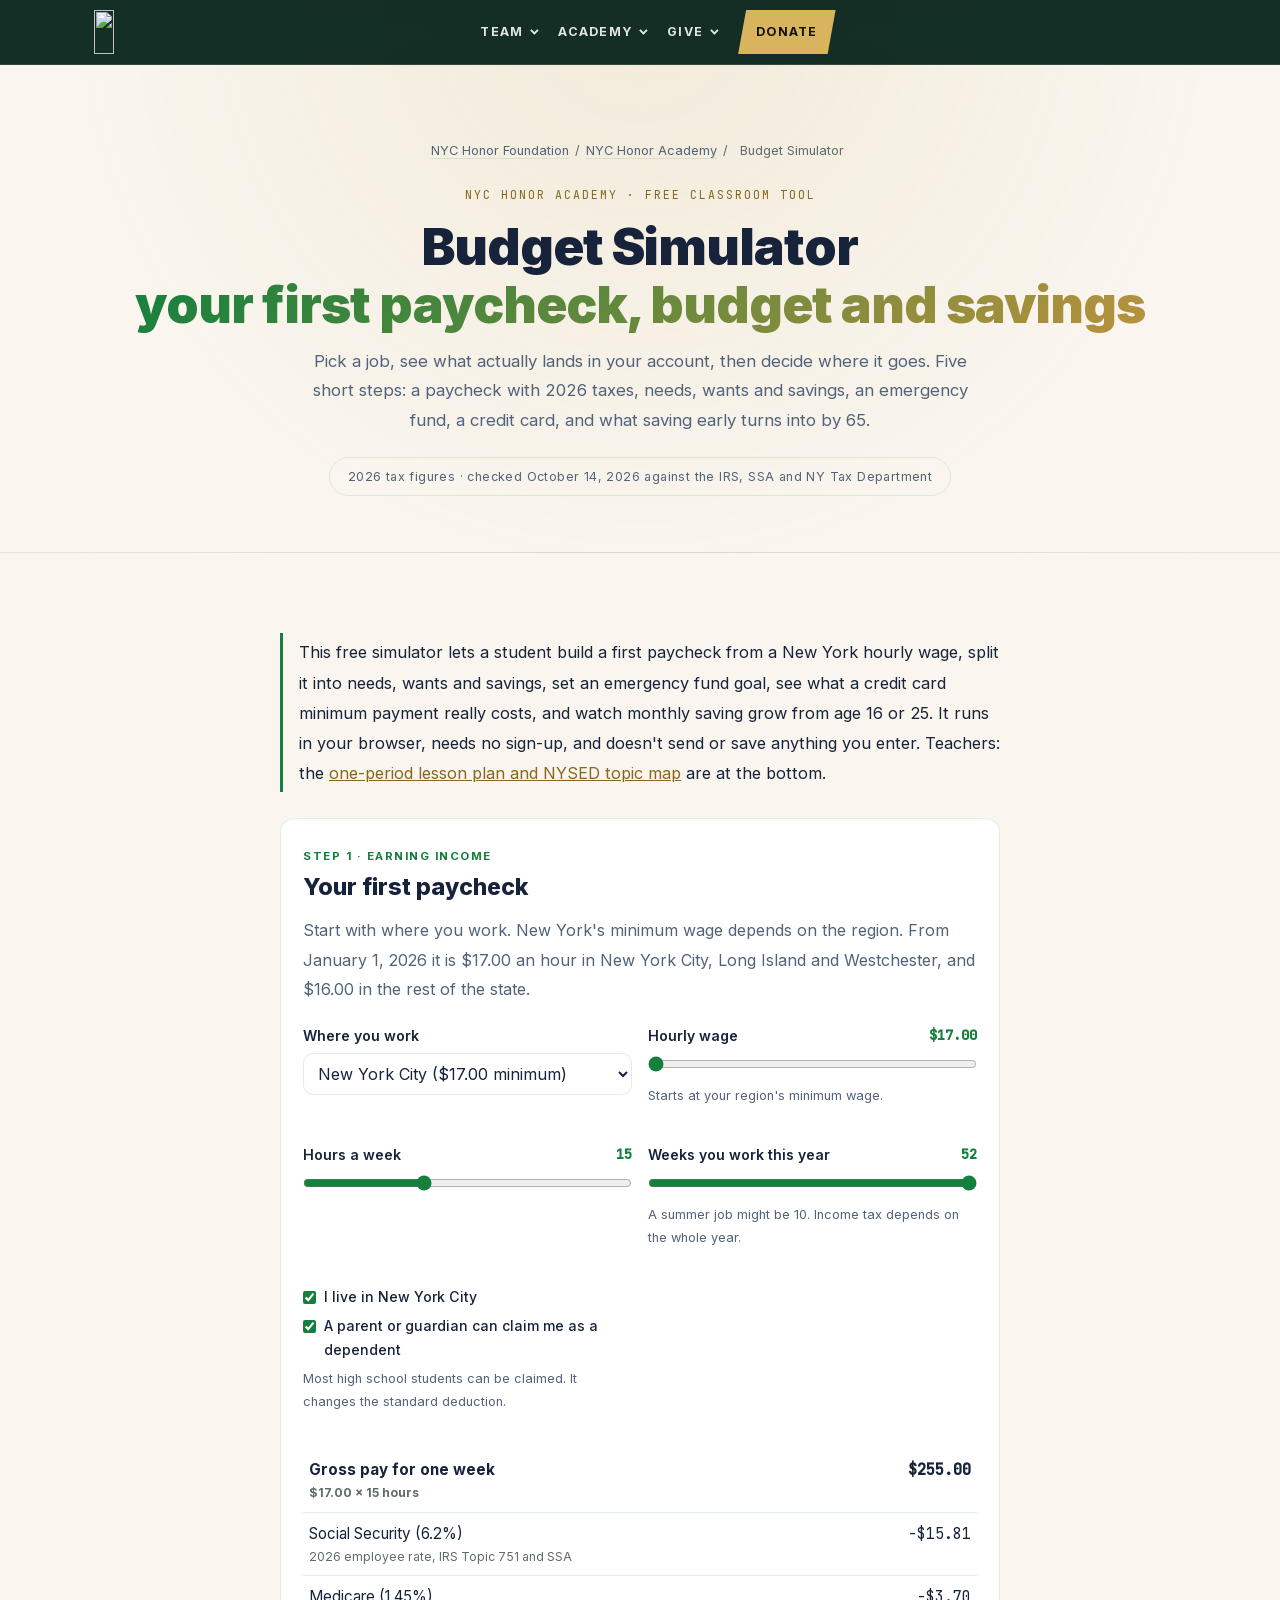
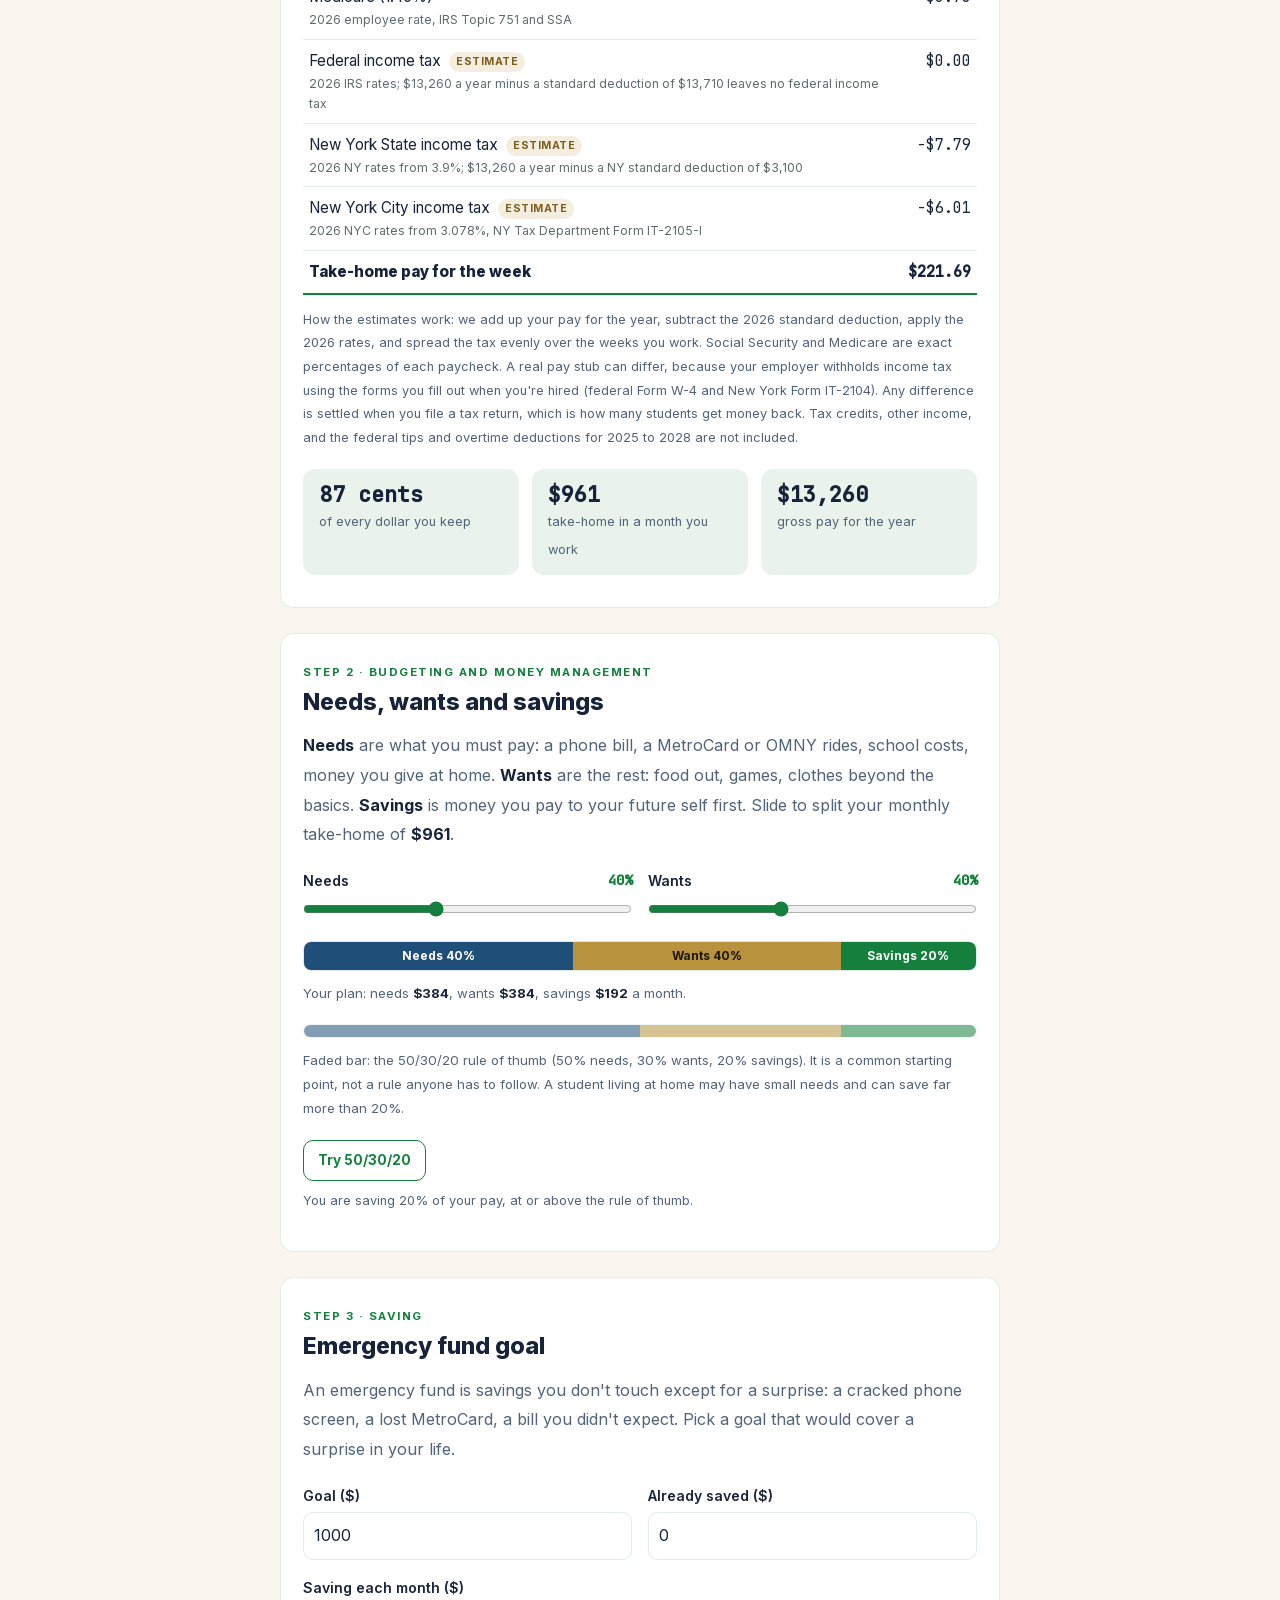
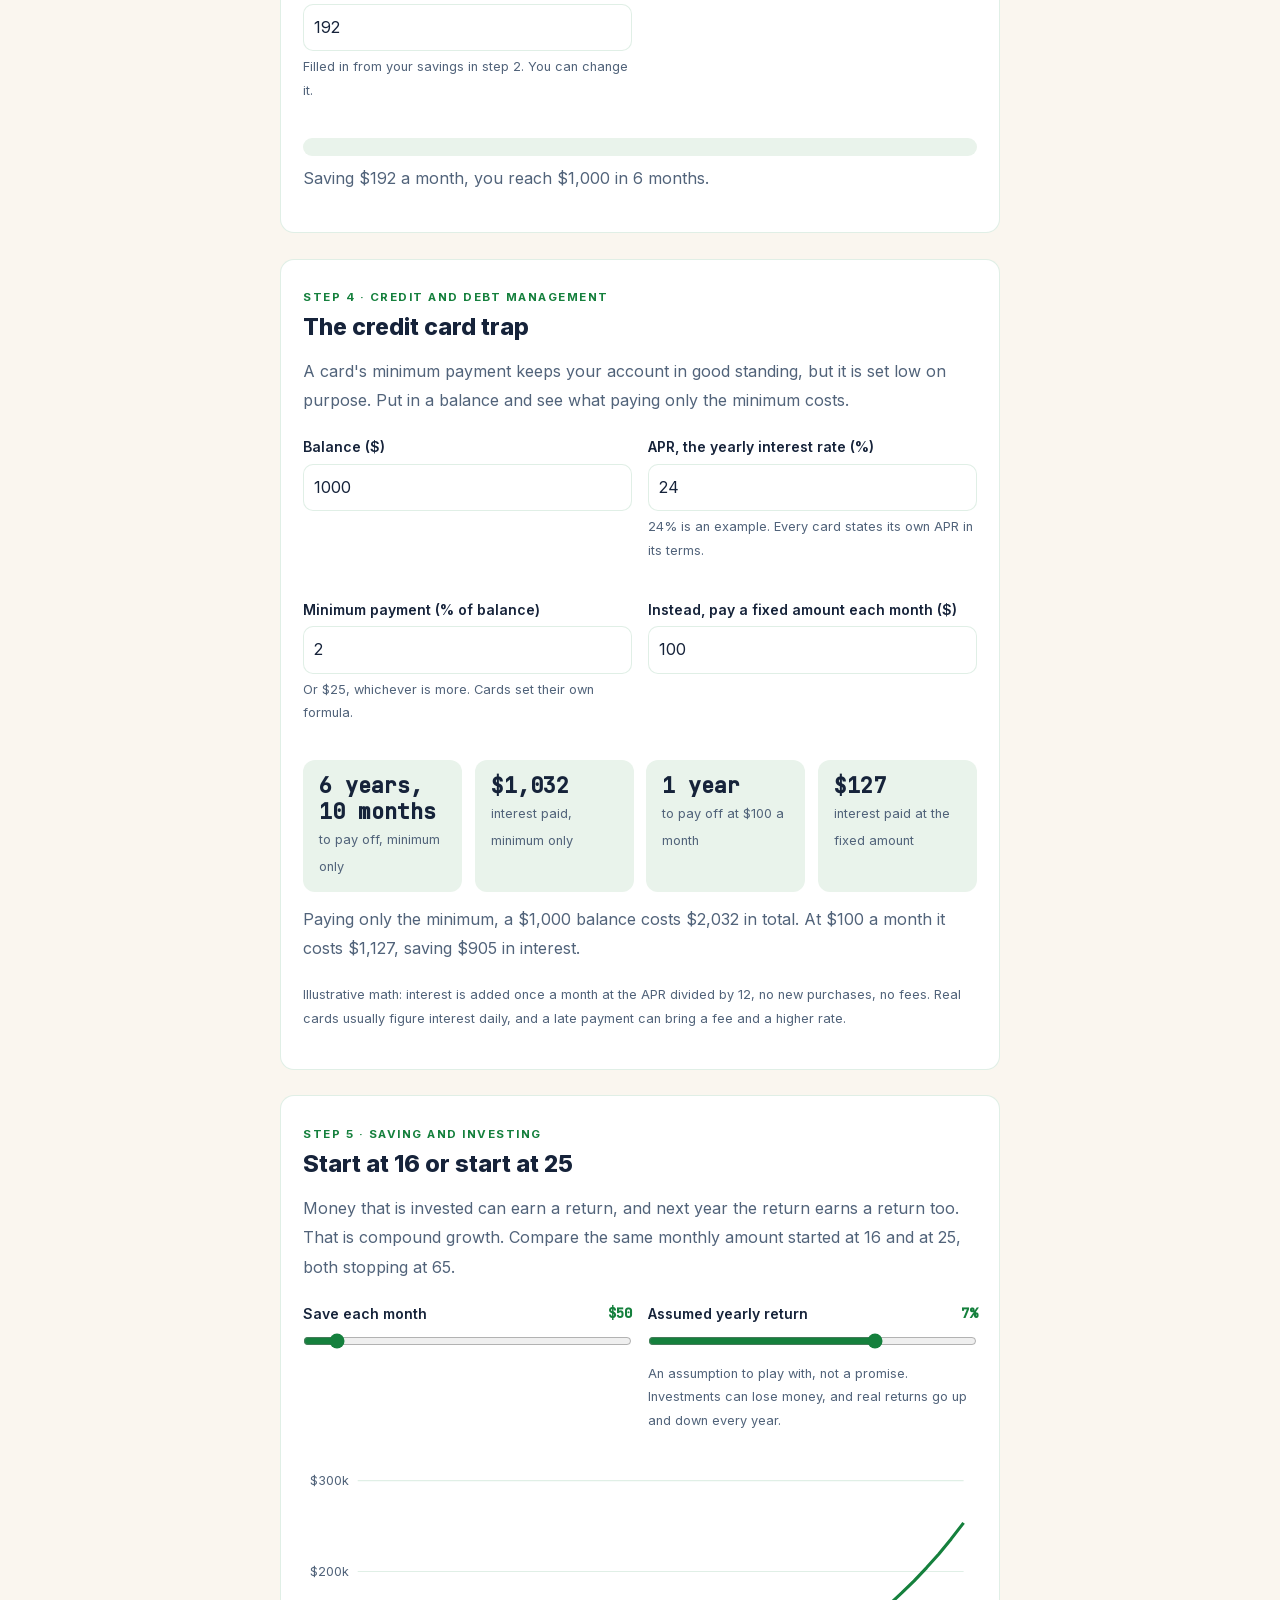
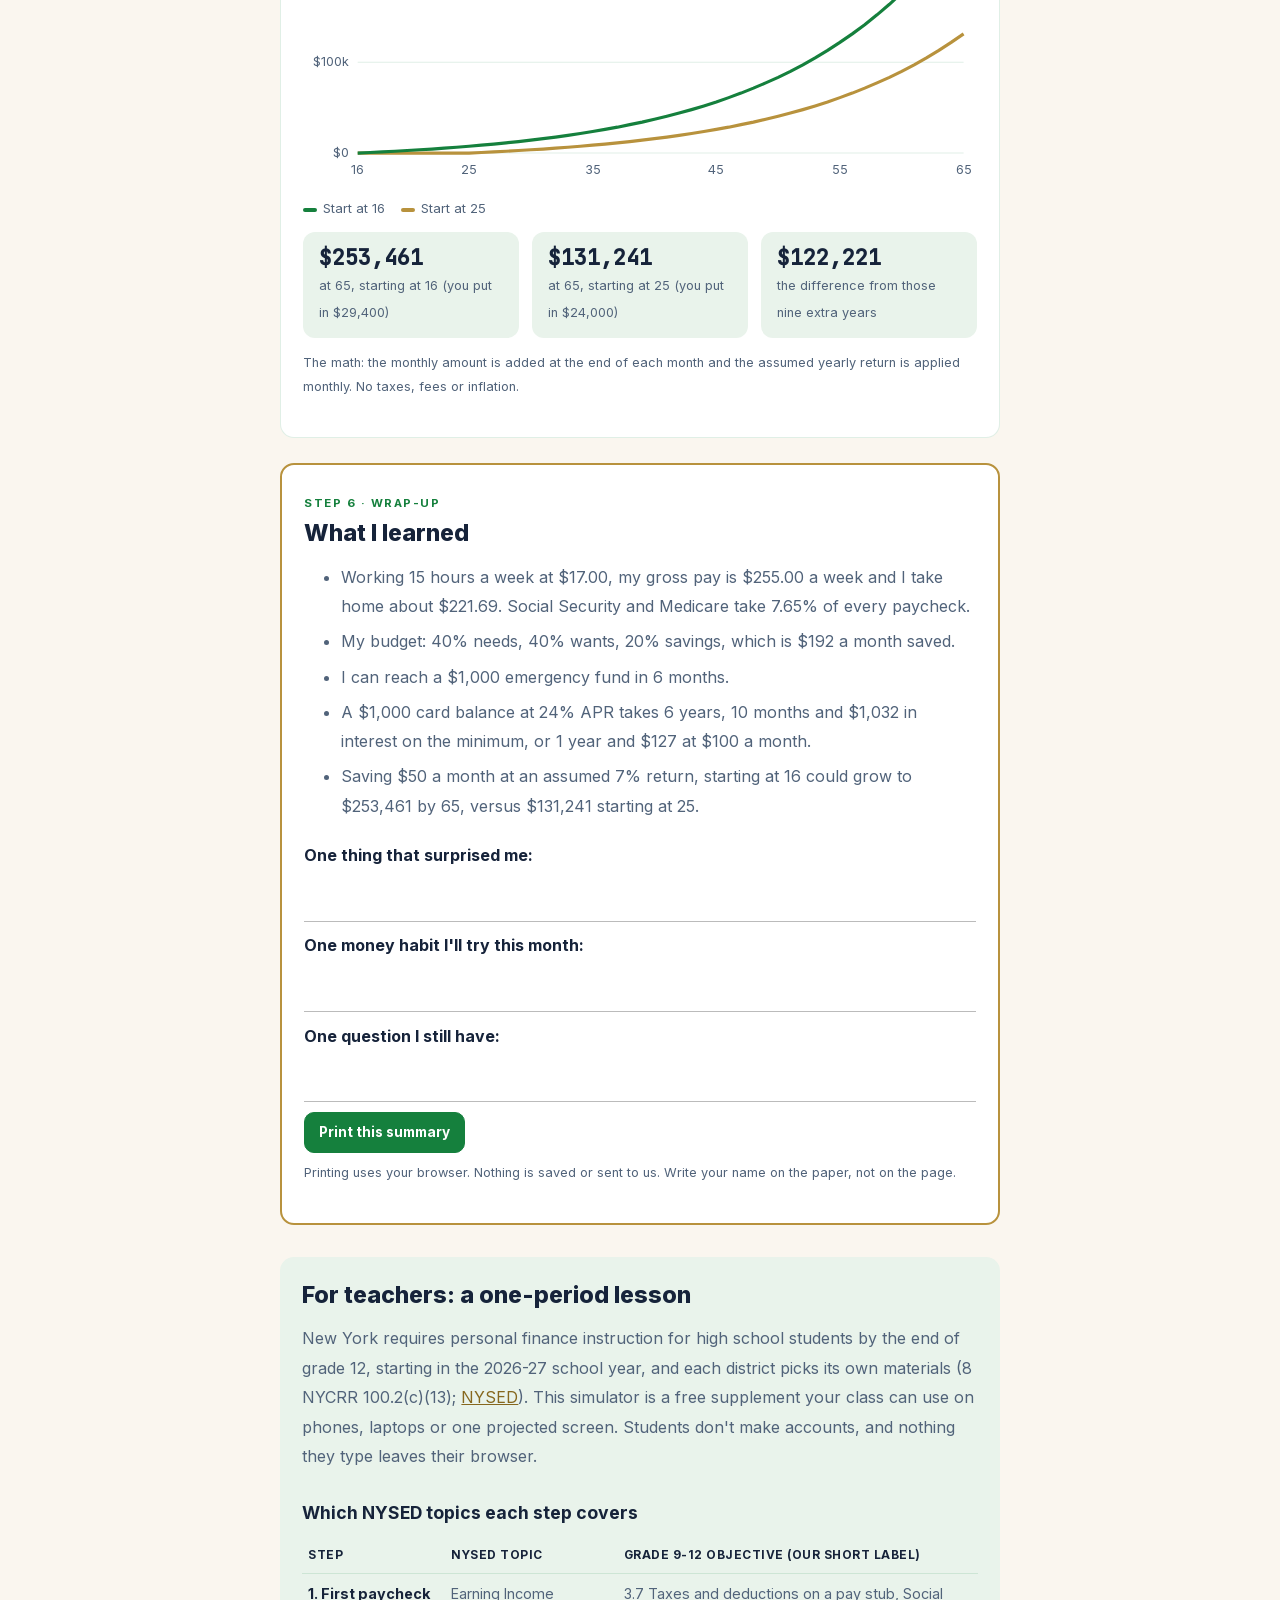
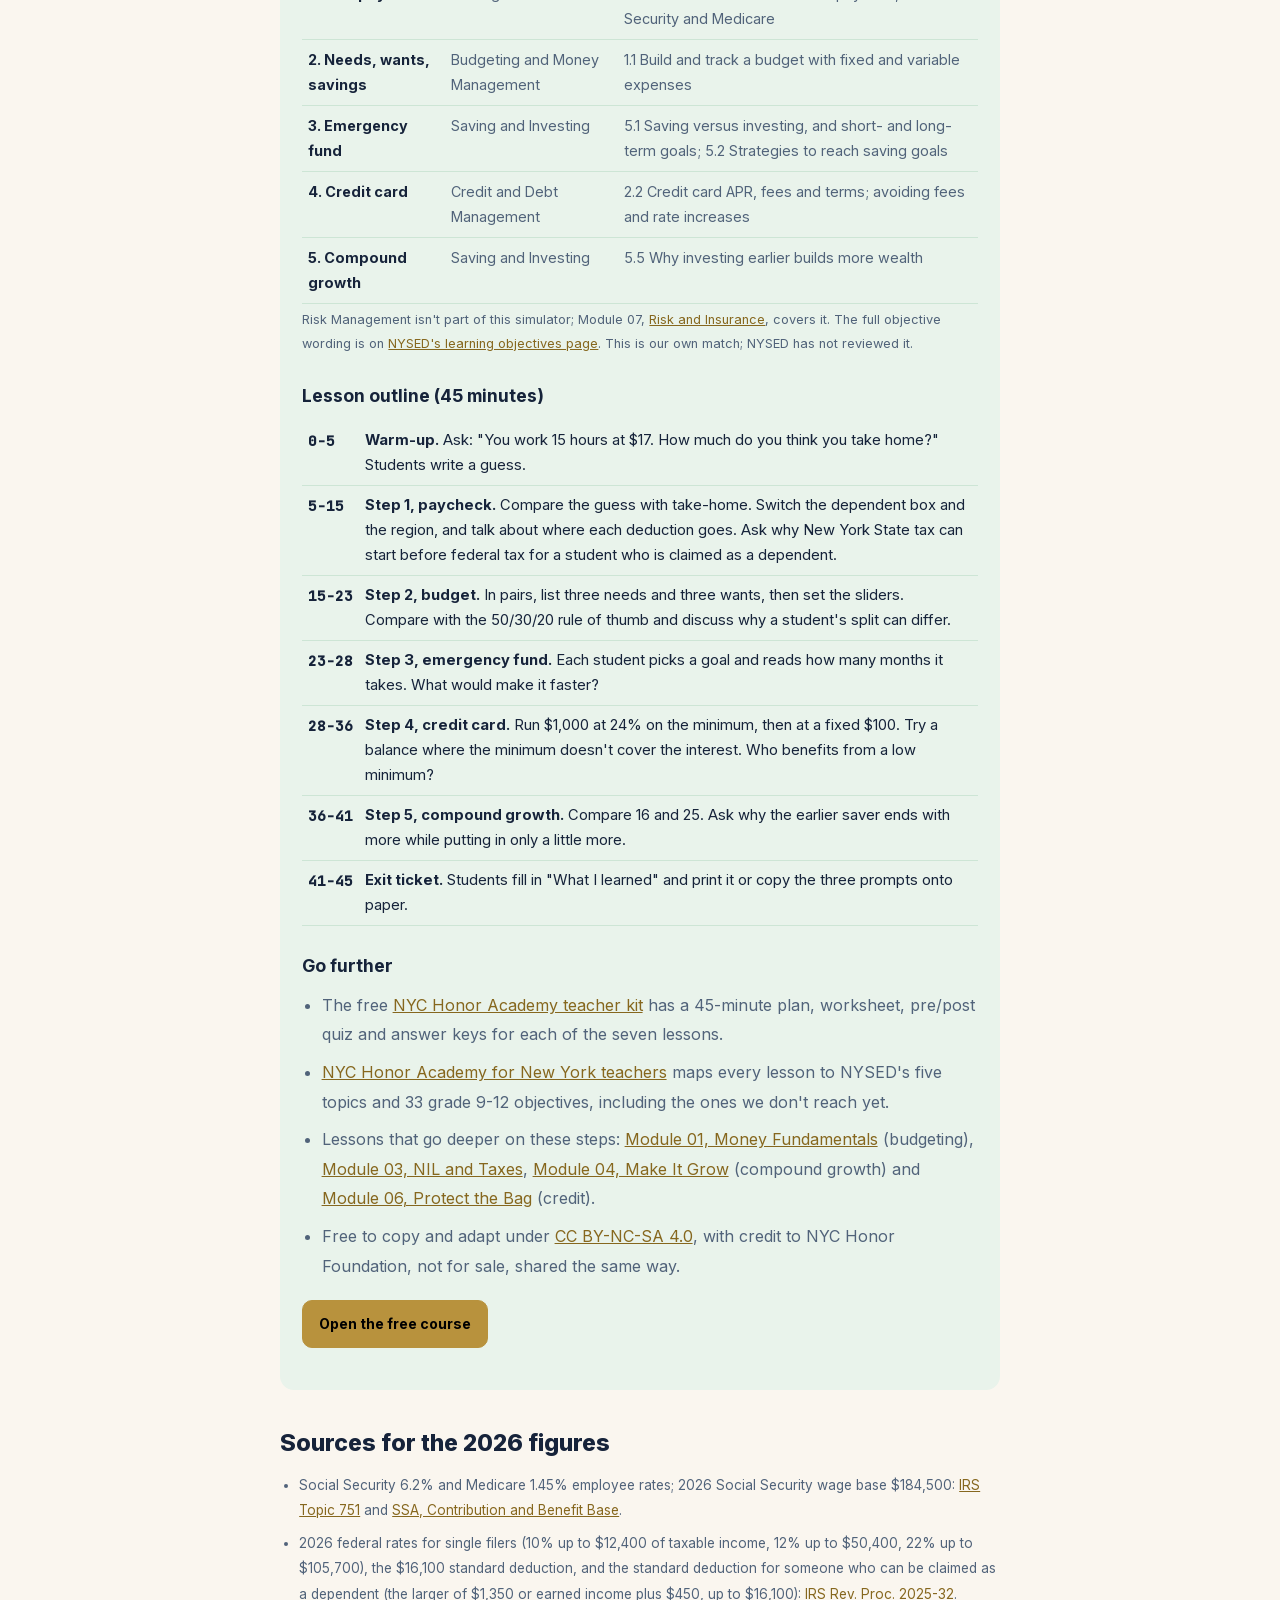
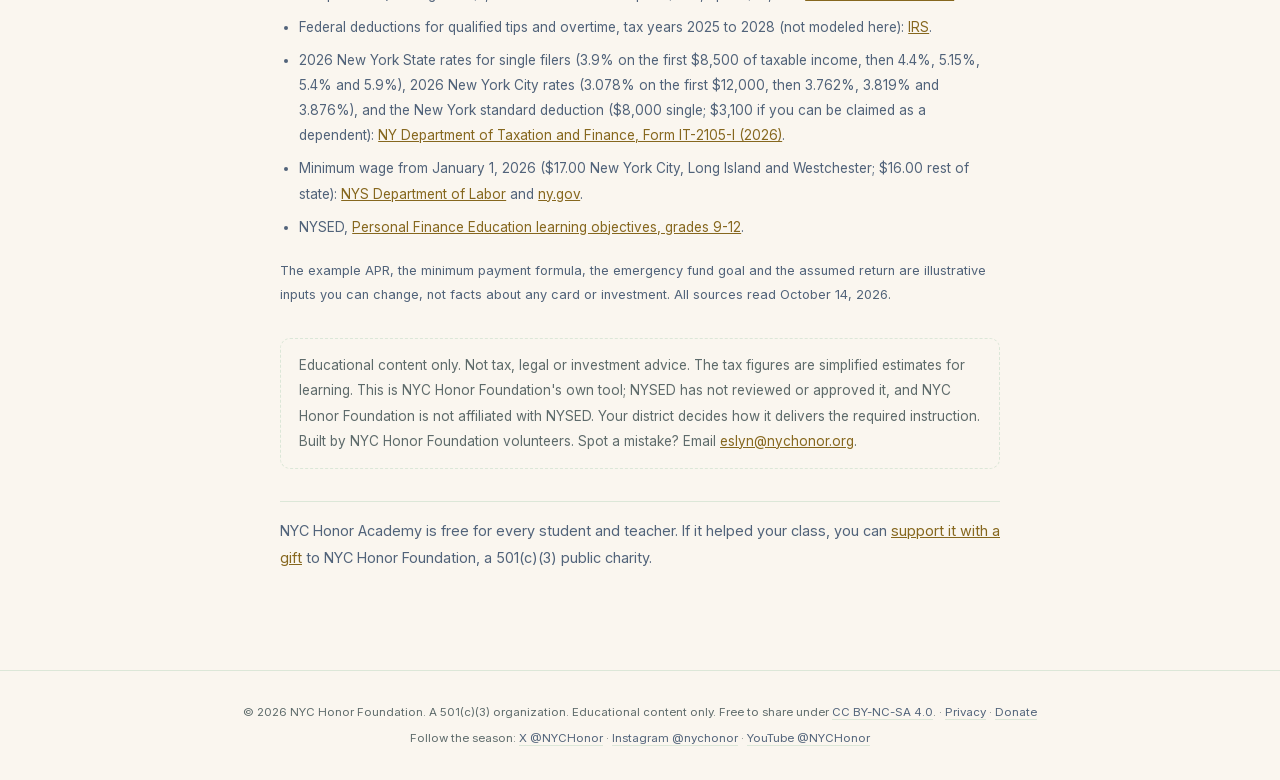
==== commit 1bbfdf1a: "Finish the app: quiz scores, tool fixes, offline cache, tests - Lessons: after the Film Room, show t" ====
--- a/budget-simulator/index.html
+++ b/budget-simulator/index.html
@@ -540,7 +540,7 @@
         }
 
         function paycheck() {
-            var wage = num('wage', 16, 40), hours = num('hours', 1, 40), weeks = num('weeks', 1, 52);
+            var wage = num('wage', S.MIN_WAGE[$('region').value] || 16, 40), hours = num('hours', 1, 40), weeks = num('weeks', 1, 52);
             var dep = $('dependent').checked, nyc = $('nyc-live').checked;
             $('wage-v').textContent = m2(wage);
             $('hours-v').textContent = hours;
@@ -590,7 +590,7 @@
             $('ef-progress-wrap').setAttribute('aria-label', Math.round(pct) + '% of the goal saved so far');
             var msg;
             if (months === 0) msg = 'You already have your goal. Keep it somewhere safe and separate from spending money.';
-            else if (months === Infinity) msg = 'At $0 a month you won’t reach ' + m0(goal) + '. Even ' + m0(Math.max(5, goal / 24)) + ' a month gets you there in about two years.';
+            else if (months === Infinity) msg = 'At $0 a month you won’t reach ' + m0(goal) + '. Even ' + m0(Math.max(5, Math.ceil((goal - start) / 24))) + ' a month gets you there in about two years.';
             else msg = 'Saving ' + m0(mo) + ' a month, you reach ' + m0(goal) + ' in ' + years(months) + '.';
             $('ef-msg').textContent = msg;
             state.ef = { goal: goal, months: months, mo: mo };
@@ -680,6 +680,9 @@
         $('b-503020').addEventListener('click', function () { $('needs').value = 50; $('wants').value = 30; all(); });
         $('print-btn').addEventListener('click', function () { window.print(); });
         var rt; window.addEventListener('resize', function () { clearTimeout(rt); rt = setTimeout(growth, 150); });
+        // The wage slider starts at the chosen region's minimum wage, so it can't go below it on first load.
+        $('wage').min = S.MIN_WAGE[$('region').value];
+        if (parseFloat($('wage').value) < S.MIN_WAGE[$('region').value]) $('wage').value = S.MIN_WAGE[$('region').value];
         all();
     })();
     </script>
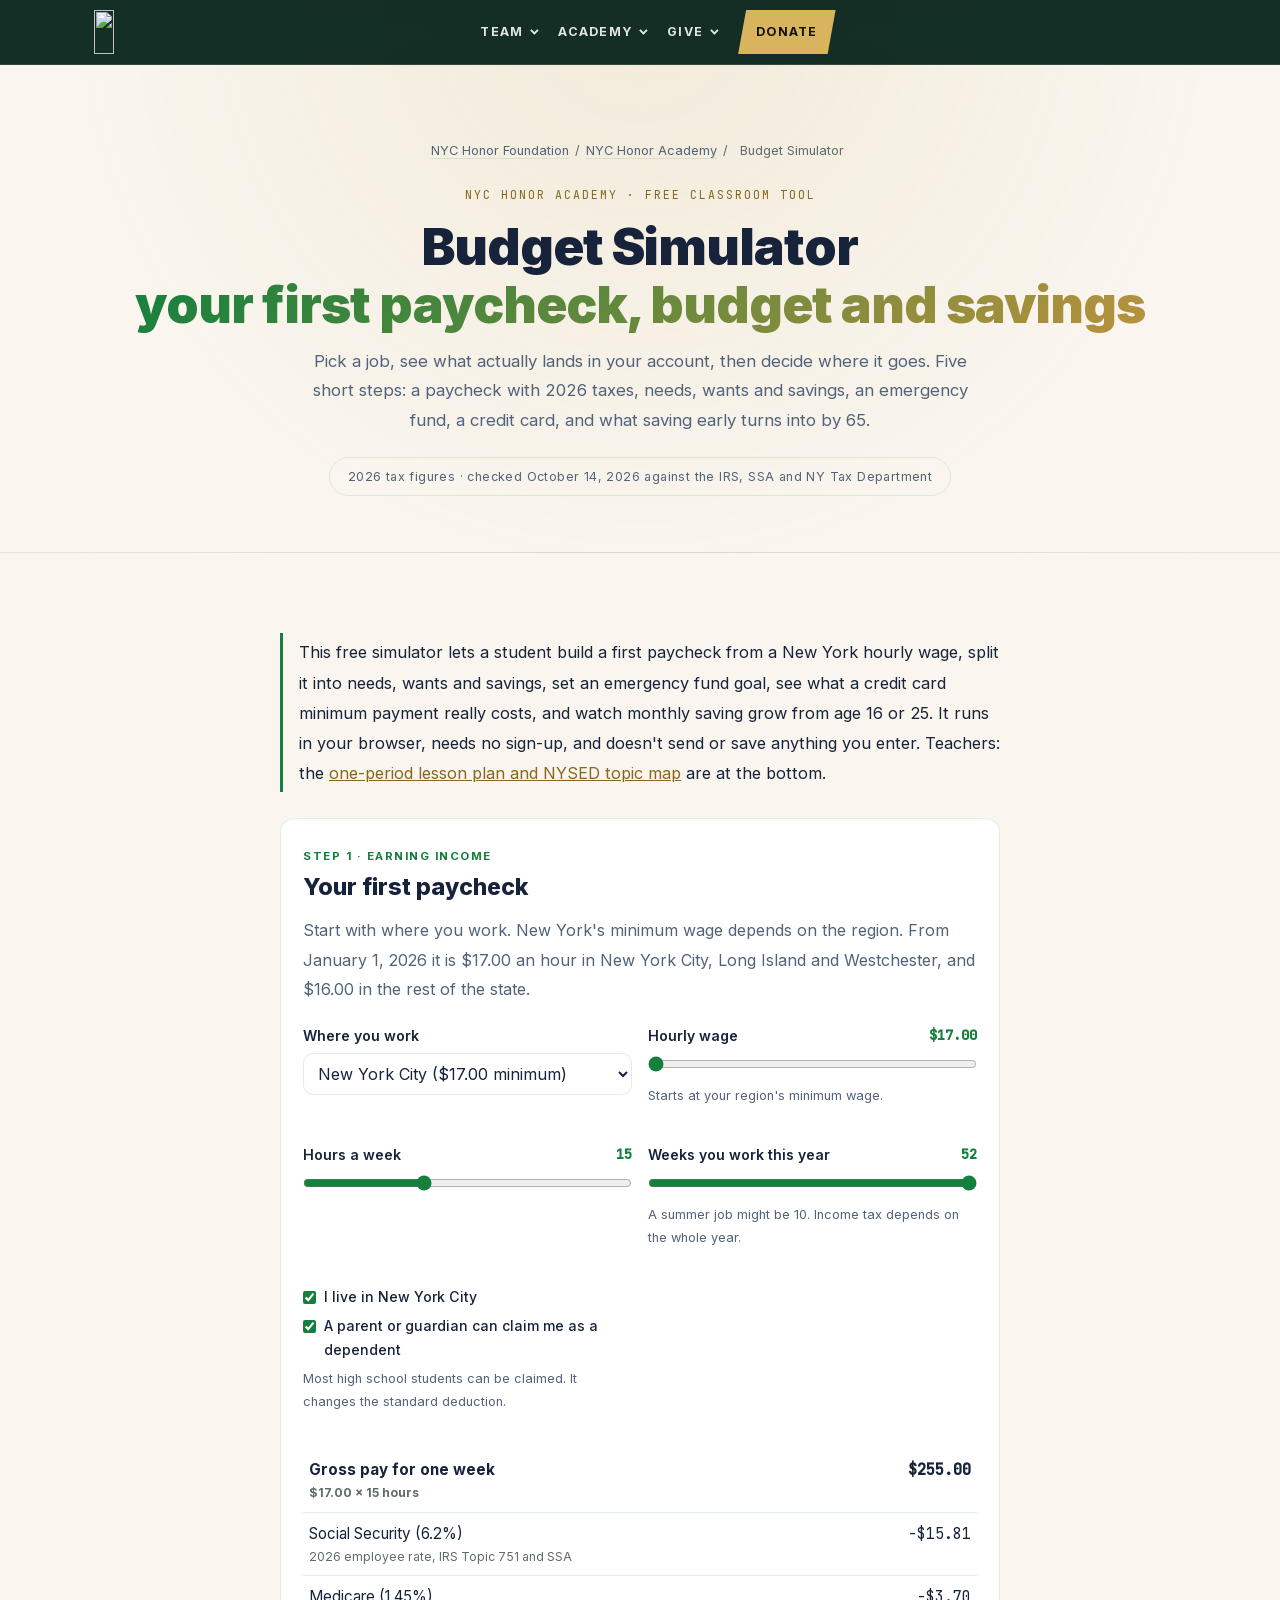
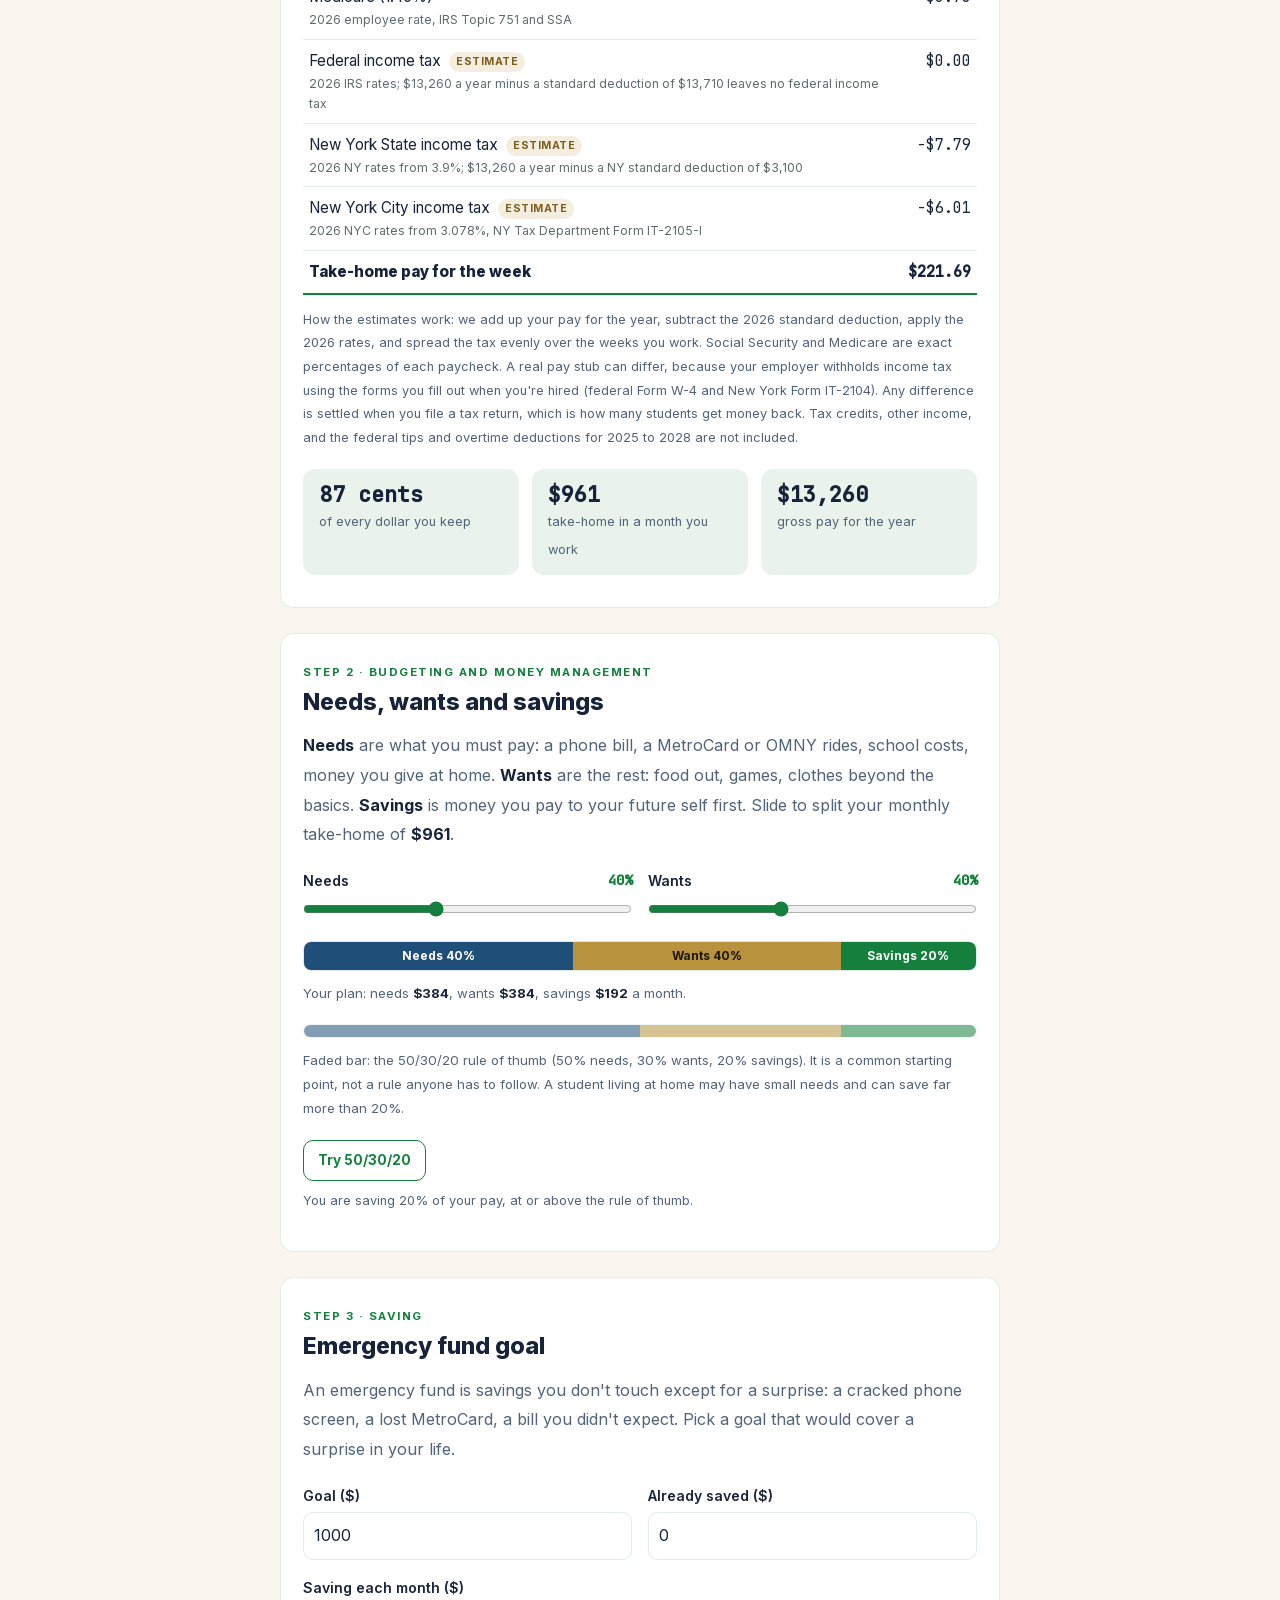
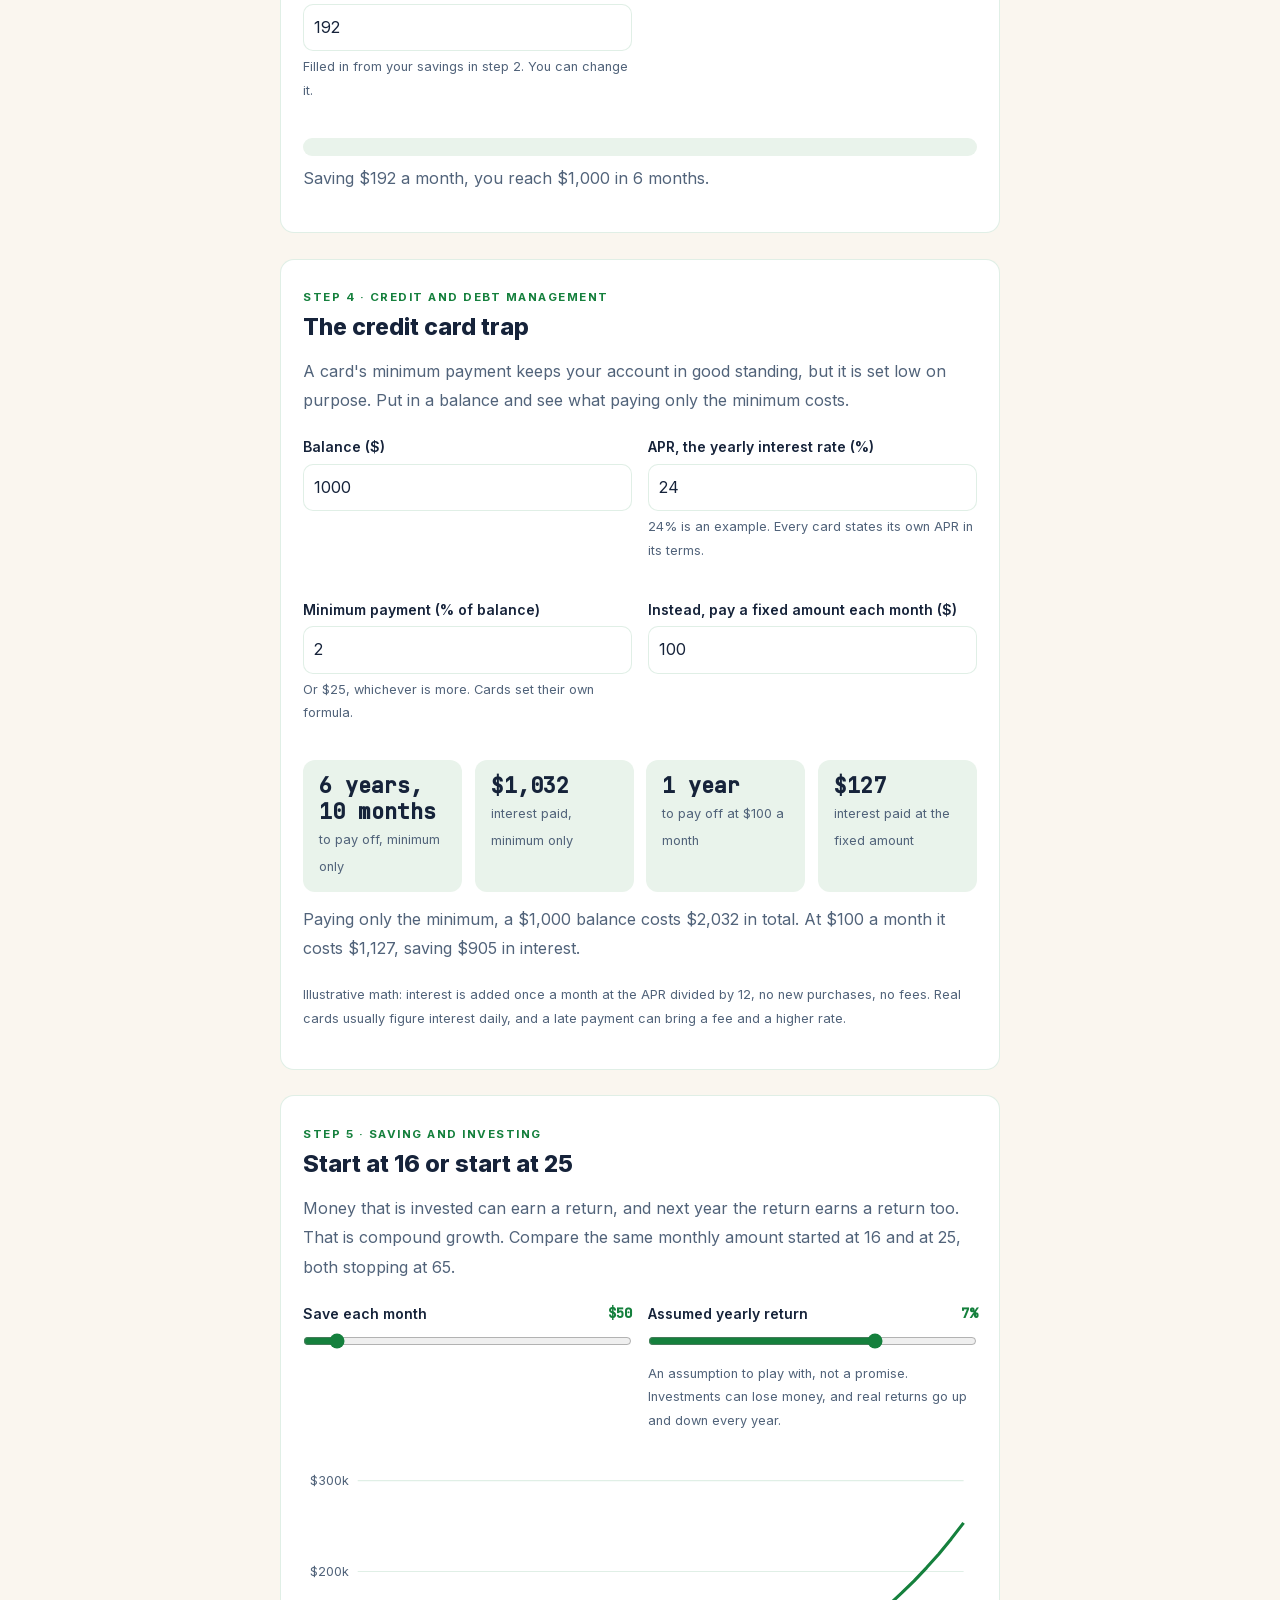
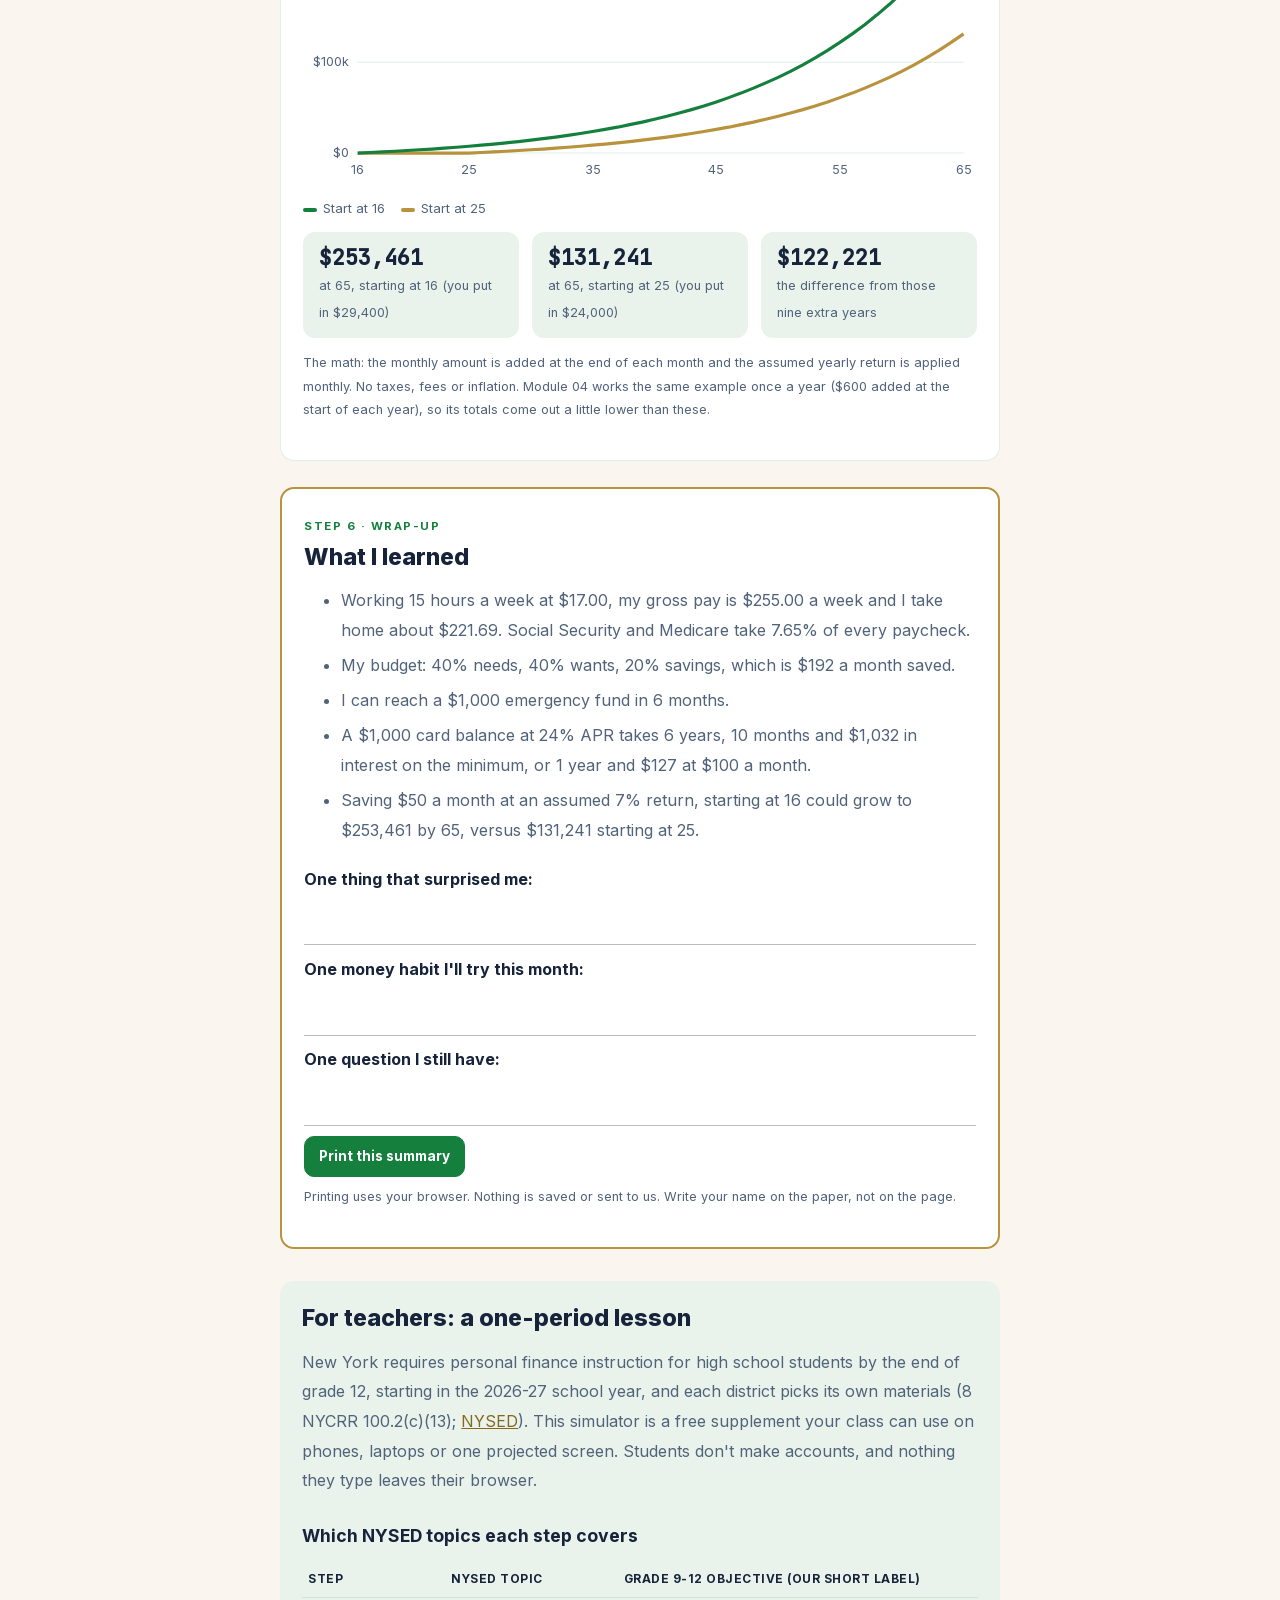
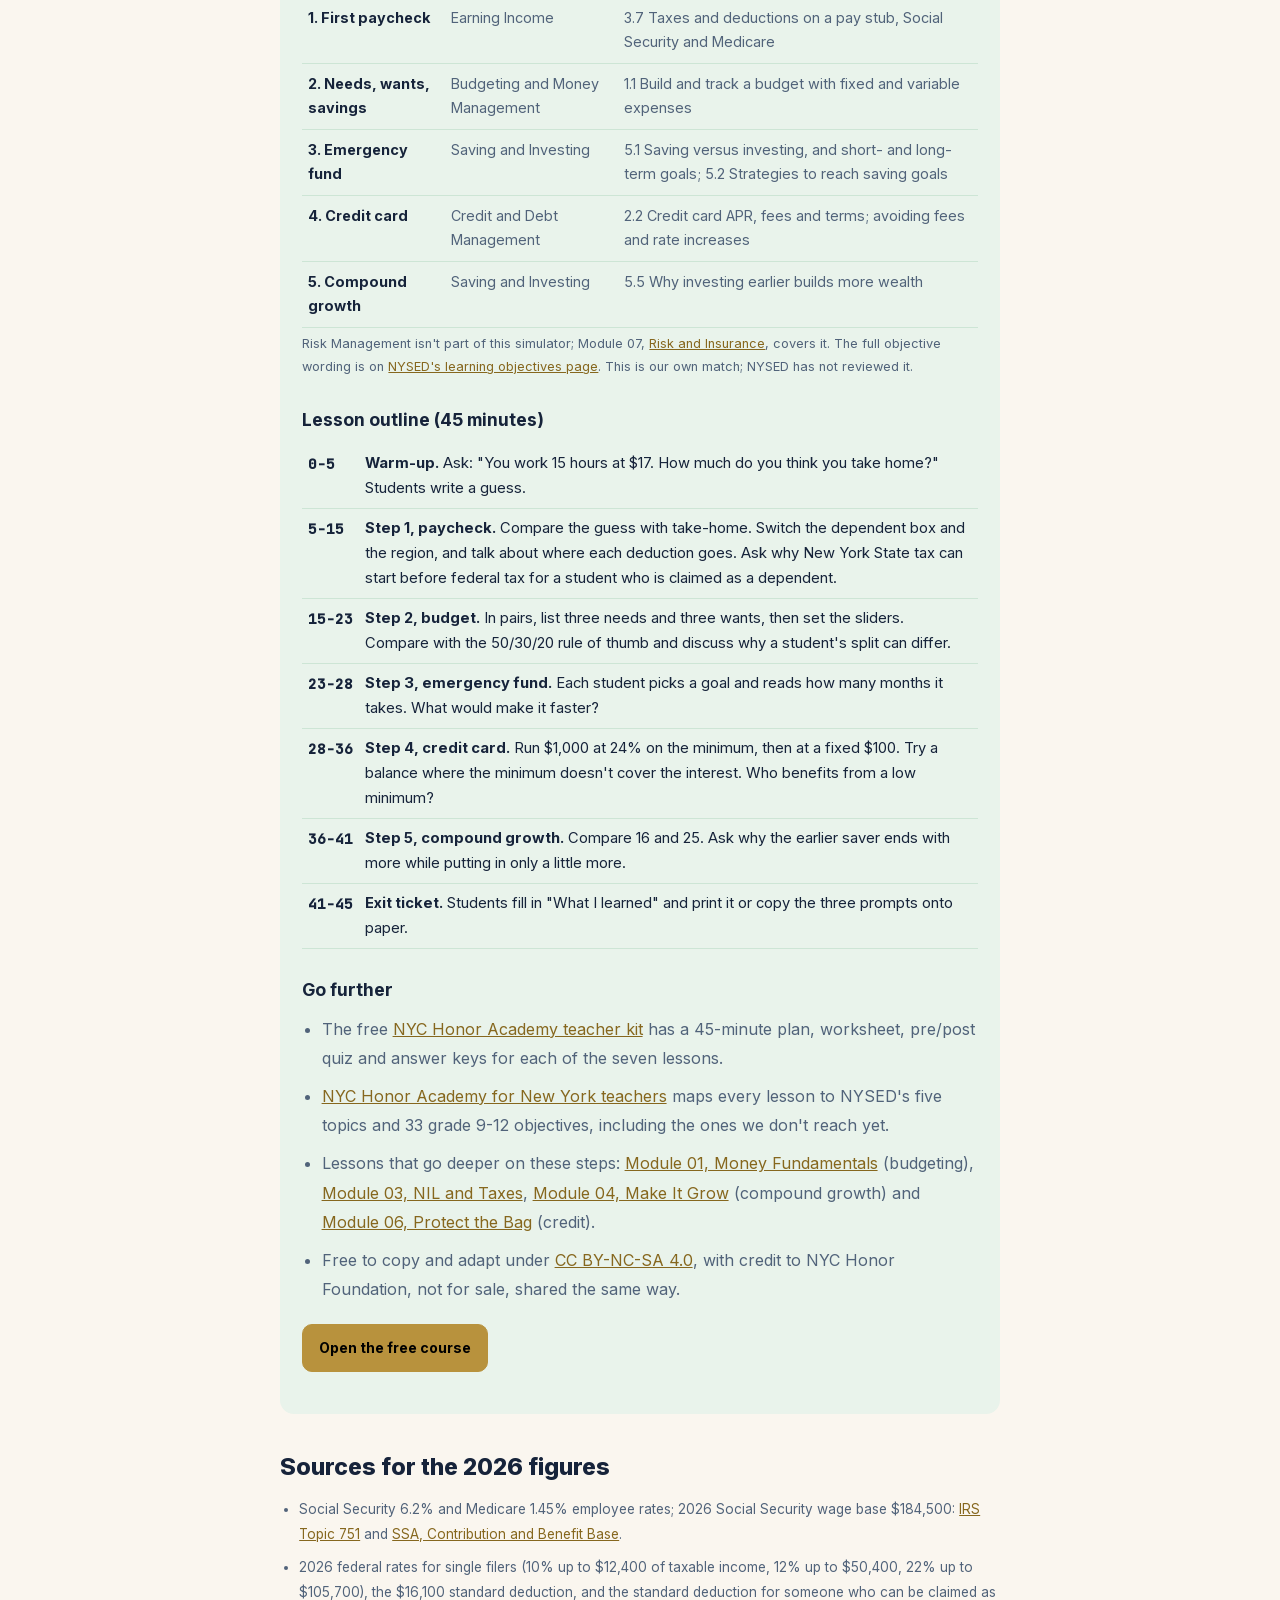
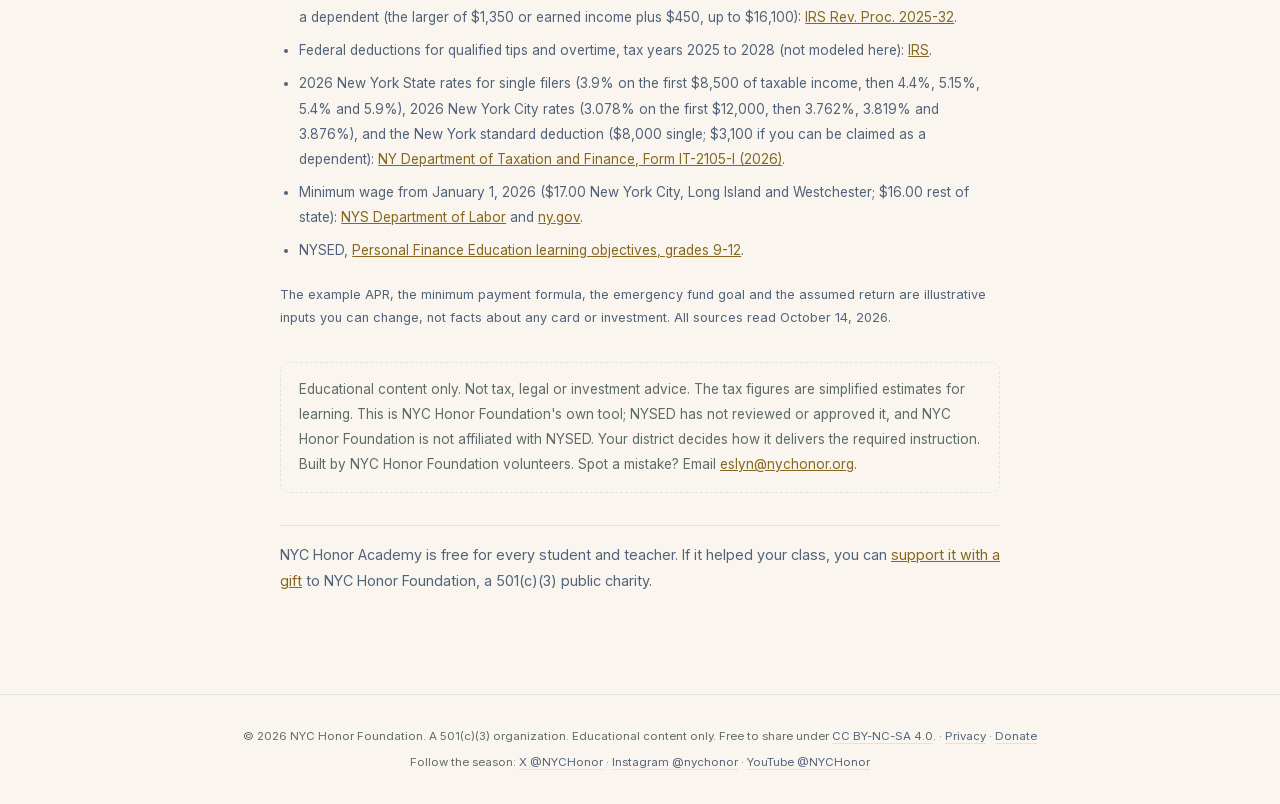
==== commit 07eaeac6: "Simulator step 5: say why Module 04's yearly example comes out a little lower Co-Authored-By: Claude" ====
--- a/budget-simulator/index.html
+++ b/budget-simulator/index.html
@@ -388,7 +388,9 @@
                         <div><b id="g-diff"></b><span>the difference from those nine extra years</span></div>
                     </div>
                     <p class="hint">The math: the monthly amount is added at the end of each month and the
-                    assumed yearly return is applied monthly. No taxes, fees or inflation.</p>
+                    assumed yearly return is applied monthly. No taxes, fees or inflation. Module 04
+works the same example once a year ($600 added at the start of each year), so its
+totals come out a little lower than these.</p>
                 </div>
 
                 <!-- STEP 6: SUMMARY -->
